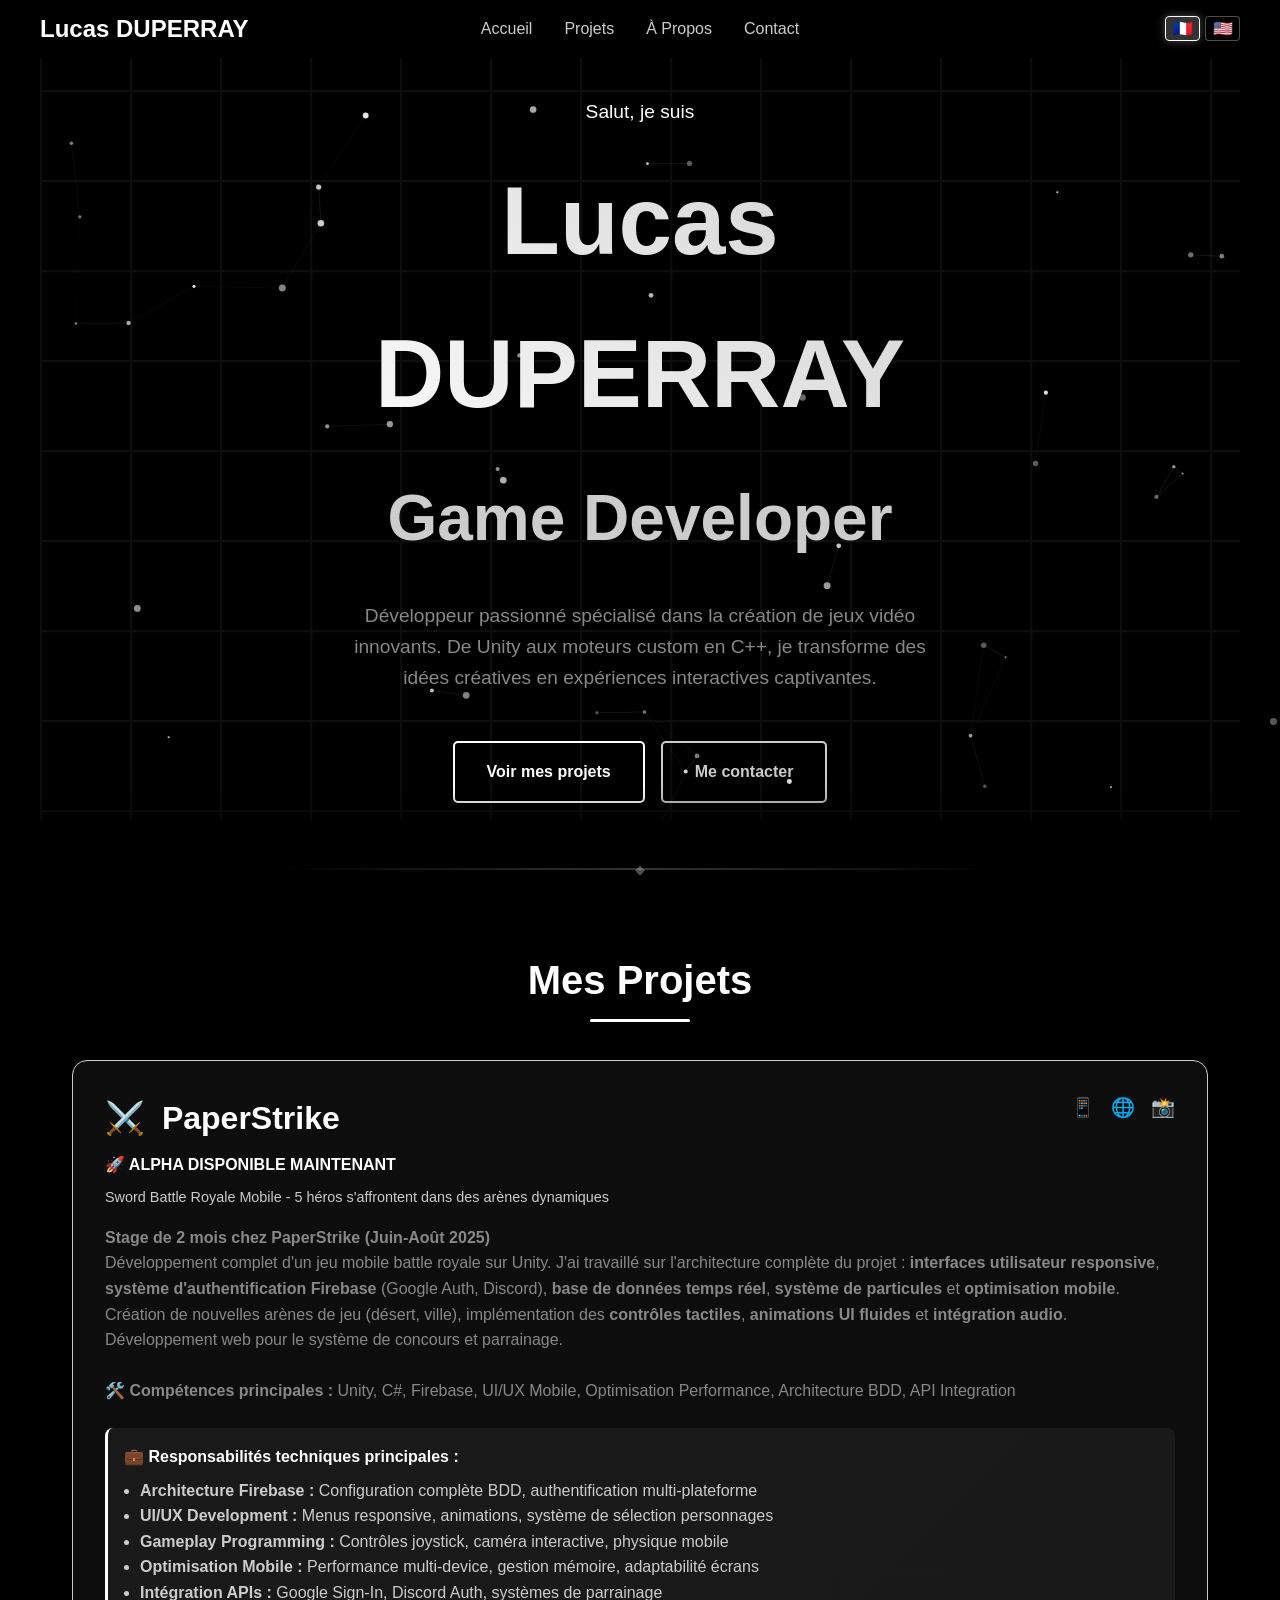
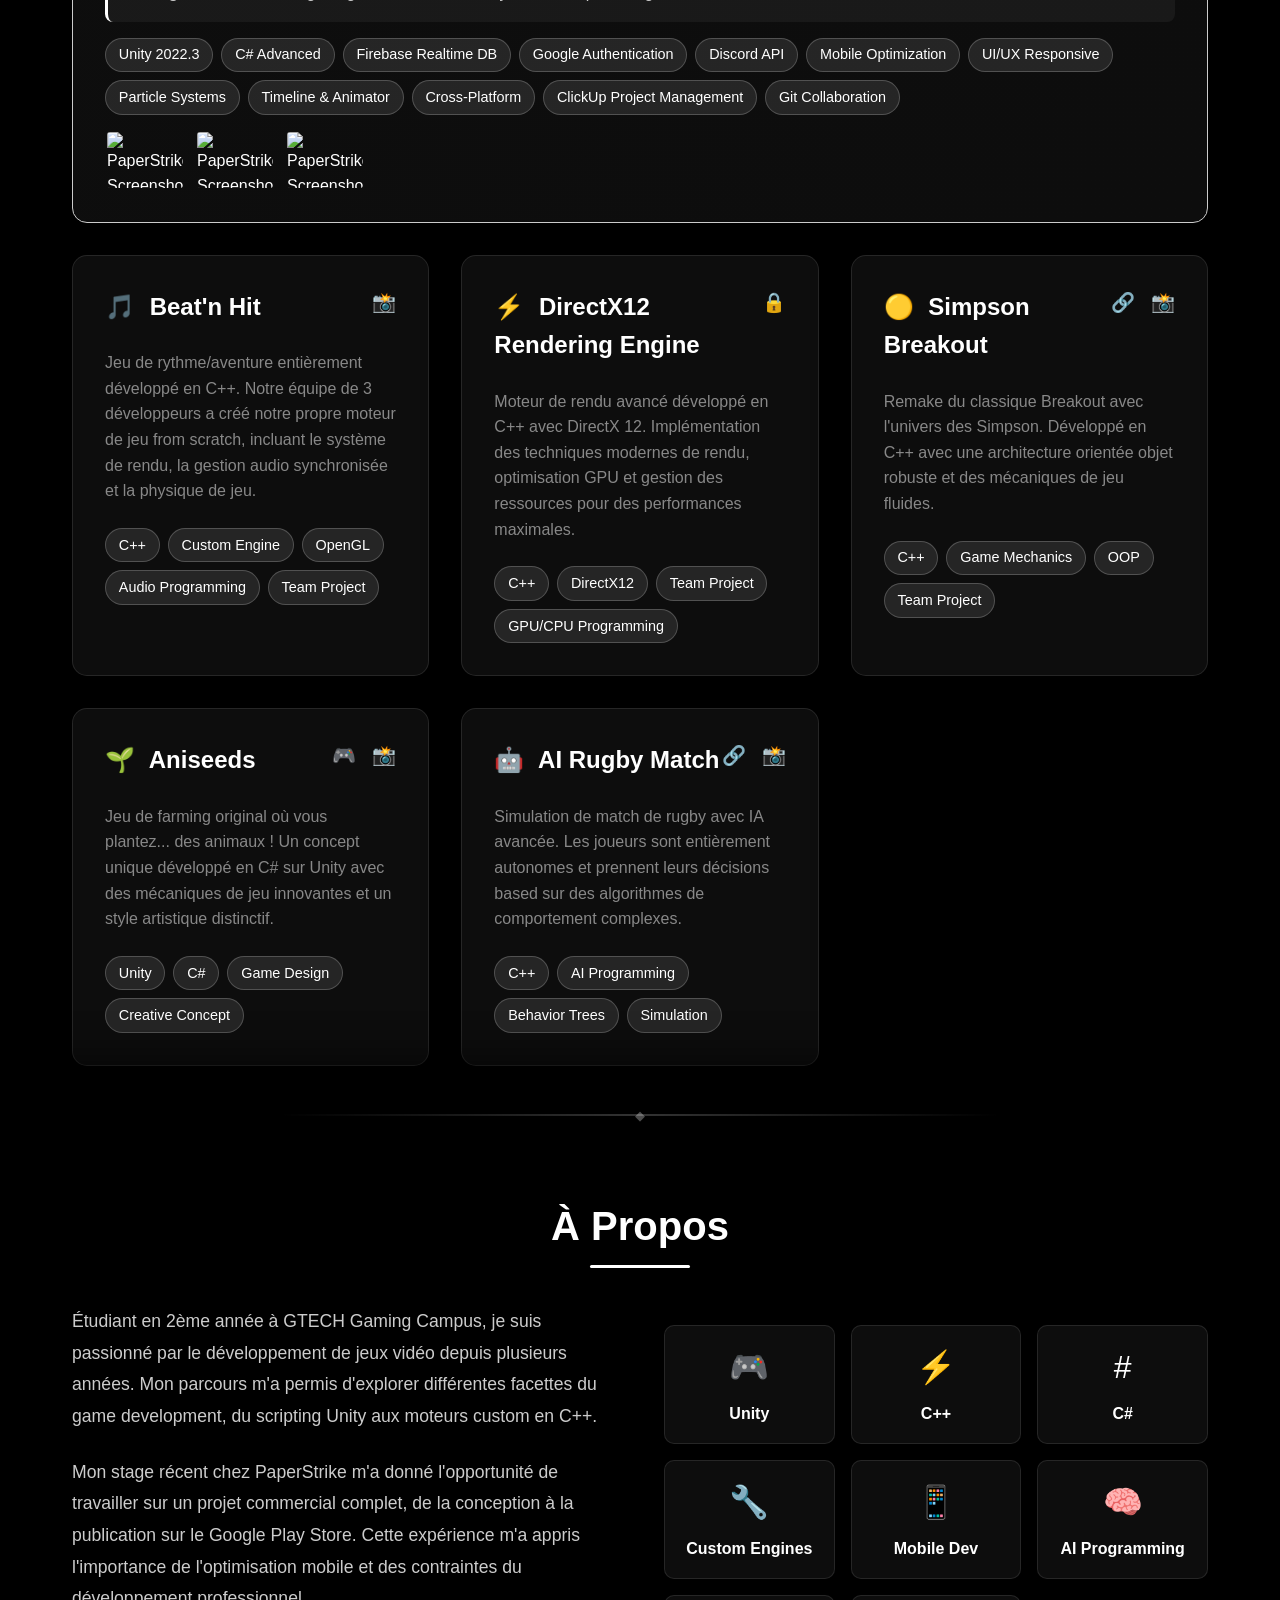
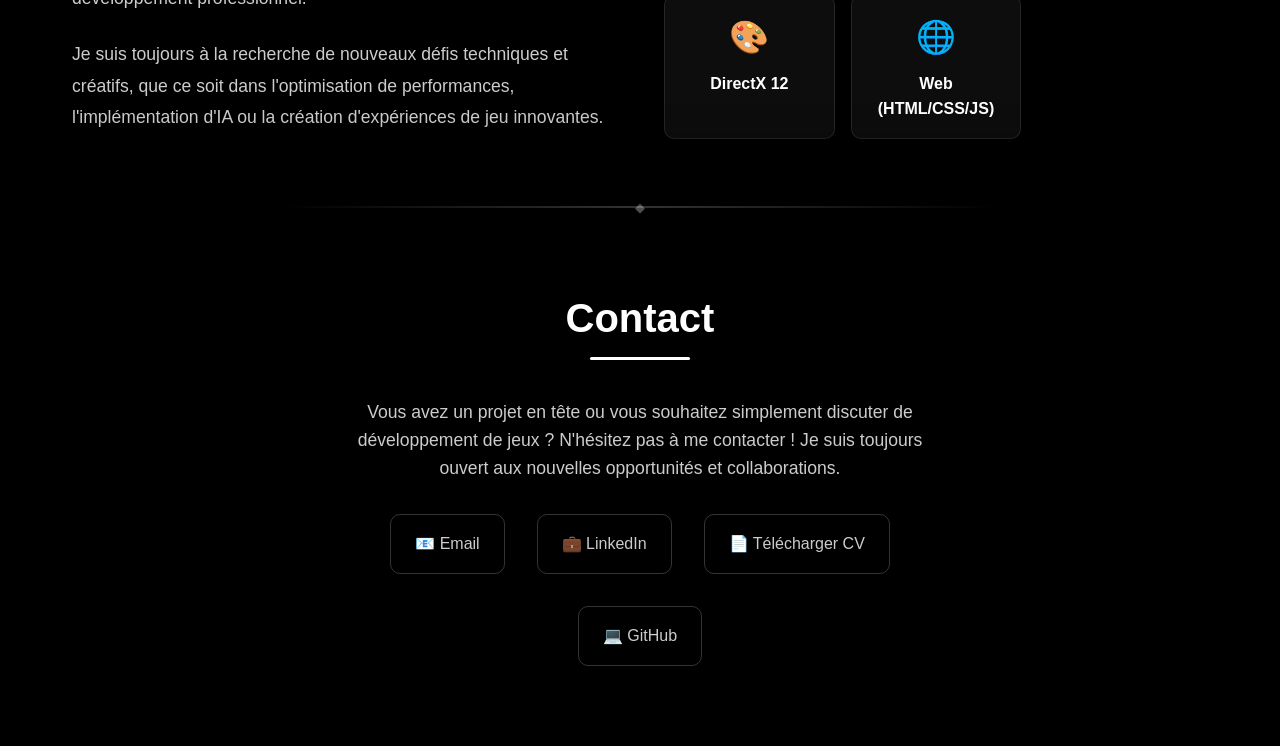
==== index.html @ a445f083 "[INIT] Commit" ====
<!DOCTYPE html>
<html lang="fr">
<head>
    <meta charset="UTF-8">
    <meta name="viewport" content="width=device-width, initial-scale=1.0">
    <title>Lucas DUPERRAY - Game Developer Portfolio</title>
    <style>
        * {
            margin: 0;
            padding: 0;
            box-sizing: border-box;
        }

        :root {
            --bg-primary: #000000;
            --bg-secondary: #111111;
            --accent-primary: #FFFFFF;
            --accent-secondary: #CCCCCC;
            --text-primary: #FFFFFF;
            --text-secondary: #CCCCCC;
            --text-muted: #888888;
            --card-bg: rgba(17, 17, 17, 0.8);
            --glow: 0 0 20px rgba(255, 255, 255, 0.1);
        }

        html {
            scroll-behavior: smooth;
        }

        body {
            font-family: 'Segoe UI', Tahoma, Geneva, Verdana, sans-serif;
            background: var(--bg-primary);
            color: var(--text-primary);
            line-height: 1.6;
            overflow-x: hidden;
            min-height: 100vh;
            cursor: url('data:image/svg+xml;utf8,<svg xmlns="http://www.w3.org/2000/svg" width="20" height="20" viewBox="0 0 20 20"><circle cx="10" cy="10" r="8" fill="none" stroke="white" stroke-width="1" opacity="0.8"/><circle cx="10" cy="10" r="2" fill="white" opacity="0.8"/></svg>'), auto;
        }

        /* Smooth scroll enhancement */
        * {
            scroll-behavior: smooth !important;
        }

        /* Sections transition */
        section:not(#home) {
            transition: transform 0.3s ease;
        }

        /* Particles canvas */
        #particles-canvas {
            position: fixed;
            top: 0;
            left: 0;
            width: 100%;
            height: 100%;
            z-index: -1;
            pointer-events: none;
        }

        /* Custom scrollbar */
        ::-webkit-scrollbar {
            width: 8px;
        }

        ::-webkit-scrollbar-track {
            background: var(--bg-secondary);
        }

        ::-webkit-scrollbar-thumb {
            background: var(--text-primary);
            border-radius: 4px;
        }

        /* Custom cursor effects */
        a, button, .clickable-emoji, .project-link {
            cursor: url('data:image/svg+xml;utf8,<svg xmlns="http://www.w3.org/2000/svg" width="24" height="24" viewBox="0 0 24 24"><circle cx="12" cy="12" r="10" fill="none" stroke="white" stroke-width="2" opacity="0.9"/><circle cx="12" cy="12" r="3" fill="white" opacity="0.9"/></svg>'), pointer;
        }

        @keyframes bounce {
            0%, 20%, 50%, 80%, 100% {
                transform: translateX(-50%) translateY(0);
            }
            40% {
                transform: translateX(-50%) translateY(-10px);
            }
            60% {
                transform: translateX(-50%) translateY(-5px);
            }
        }

        /* Back to top button */
        .back-to-top {
            position: fixed;
            bottom: 2rem;
            right: 2rem;
            width: 50px;
            height: 50px;
            background: rgba(255, 255, 255, 0.1);
            border: 2px solid var(--text-primary);
            border-radius: 50%;
            display: flex;
            align-items: center;
            justify-content: center;
            color: var(--text-primary);
            font-size: 1.5rem;
            text-decoration: none;
            opacity: 0;
            visibility: hidden;
            transform: translateY(100px);
            transition: all 0.3s ease;
            z-index: 1000;
            backdrop-filter: blur(10px);
        }

        .back-to-top.visible {
            opacity: 1;
            visibility: visible;
            transform: translateY(0);
        }

        .back-to-top:hover {
            background: rgba(255, 255, 255, 0.2);
            transform: translateY(-5px) scale(1.1);
            box-shadow: 0 10px 20px rgba(255, 255, 255, 0.3);
        }

        /* Navigation */
        nav {
            position: fixed;
            top: 0;
            width: 100%;
            padding: 1rem 2rem;
            backdrop-filter: blur(10px);
            background: rgba(0, 0, 0, 0.9);
            z-index: 1000;
            transition: all 0.3s ease;
        }

        nav.scrolled {
            box-shadow: var(--glow);
        }

        .nav-container {
            display: flex;
            align-items: center;
            max-width: 1200px;
            margin: 0 auto;
            position: relative;
        }

        .logo {
            font-size: 1.5rem;
            font-weight: bold;
            color: var(--accent-primary);
            text-decoration: none;
            transition: all 0.3s ease;
            position: absolute;
            left: 0;
        }

        .nav-links {
            display: flex;
            list-style: none;
            gap: 2rem;
            margin: 0 auto;
            flex: 1;
            justify-content: center;
        }

        .language-selector-nav {
            position: absolute;
            right: 0;
        }

        .mobile-menu-toggle {
            position: absolute;
            right: 0;
        }

        .logo:hover {
            text-shadow: 0 0 10px var(--text-primary);
        }

        .nav-links a {
            color: var(--text-secondary);
            text-decoration: none;
            position: relative;
            transition: all 0.3s ease;
        }

        .nav-links a:hover {
            color: var(--text-primary);
        }

        .nav-links a::after {
            content: '';
            position: absolute;
            bottom: -5px;
            left: 0;
            width: 0;
            height: 2px;
            background: var(--text-primary);
            transition: width 0.3s ease;
        }

        .nav-links a:hover::after {
            width: 100%;
        }

        /* Hero Section */
        .hero {
            min-height: 100vh;
            display: flex;
            align-items: center;
            justify-content: center;
            padding: 0 2rem;
            position: relative;
            overflow: hidden;
            z-index: 1;
        }

        .hero::before {
            content: '';
            position: absolute;
            top: 0;
            left: 0;
            width: 100%;
            height: 100%;
            background: url('data:image/svg+xml,<svg xmlns="http://www.w3.org/2000/svg" viewBox="0 0 100 100"><defs><pattern id="grid" width="10" height="10" patternUnits="userSpaceOnUse"><path d="M 10 0 L 0 0 0 10" fill="none" stroke="%23FFFFFF" stroke-width="0.5" opacity="0.05"/></pattern></defs><rect width="100" height="100" fill="url(%23grid)"/></svg>');
            animation: float 20s ease-in-out infinite;
        }

        @keyframes float {
            0%, 100% { transform: translateY(0px); }
            50% { transform: translateY(-20px); }
        }

        .hero-content {
            max-width: 800px;
            text-align: center;
            z-index: 2;
            position: relative;
        }

        .hero-greeting {
            color: var(--text-primary);
            font-size: 1.2rem;
            margin-bottom: 1rem;
            opacity: 0;
            animation: fadeInUp 1s ease 0.2s forwards;
        }

        .hero-name {
            font-size: clamp(3rem, 8vw, 6rem);
            font-weight: 700;
            margin-bottom: 1rem;
            background: linear-gradient(45deg, var(--text-primary), var(--text-secondary));
            -webkit-background-clip: text;
            -webkit-text-fill-color: transparent;
            background-clip: text;
            opacity: 0;
            animation: fadeInUp 1s ease 0.4s forwards;
        }

        .hero-title {
            font-size: clamp(2rem, 5vw, 4rem);
            color: var(--text-secondary);
            margin-bottom: 2rem;
            opacity: 0;
            animation: fadeInUp 1s ease 0.6s forwards;
        }

        .hero-description {
            font-size: 1.2rem;
            color: var(--text-muted);
            margin-bottom: 3rem;
            max-width: 600px;
            margin-left: auto;
            margin-right: auto;
            opacity: 0;
            animation: fadeInUp 1s ease 0.8s forwards;
        }

        @keyframes fadeInUp {
            from {
                opacity: 0;
                transform: translateY(30px);
            }
            to {
                opacity: 1;
                transform: translateY(0);
            }
        }

        @keyframes sectionSlideUp {
            from {
                transform: translateY(50px);
                opacity: 0.8;
            }
            to {
                transform: translateY(0);
                opacity: 1;
            }
        }

        section:not(#home) {
            animation: sectionSlideUp 0.6s ease-out;
        }

        .cta-buttons {
            display: flex;
            gap: 1rem;
            justify-content: center;
            flex-wrap: wrap;
            opacity: 0;
            animation: fadeInUp 1s ease 1s forwards;
        }

        .btn {
            padding: 1rem 2rem;
            border: 2px solid var(--text-primary);
            background: transparent;
            color: var(--text-primary);
            text-decoration: none;
            border-radius: 5px;
            transition: all 0.3s ease;
            position: relative;
            overflow: hidden;
            font-weight: 600;
        }

        .btn::before {
            content: '';
            position: absolute;
            top: 0;
            left: -100%;
            width: 100%;
            height: 100%;
            background: var(--text-primary);
            transition: left 0.3s ease;
            z-index: -1;
        }

        .btn:hover::before {
            left: 0;
        }

        .btn:hover {
            color: var(--bg-primary);
            box-shadow: 0 0 20px rgba(255, 255, 255, 0.2);
            transform: translateY(-2px);
        }

        .btn-secondary {
            border-color: var(--text-secondary);
            color: var(--text-secondary);
        }

        .btn-secondary::before {
            background: var(--text-secondary);
        }

        /* Sections */
        section {
            padding: 5rem 2rem;
            max-width: 1200px;
            margin: 0 auto;
            position: relative;
        }

        section:not(#home) {
            z-index: 10;
            position: relative;
            margin-top: -5rem;
            padding-top: 8rem;
            box-shadow: 0 -10px 30px rgba(0, 0, 0, 0.5);
            background: rgb(0, 0, 0);
        }

        section:not(#home):before {
            content: '';
            position: absolute;
            top: 3rem;
            left: 50%;
            transform: translateX(-50%);
            width: 60%;
            height: 2px;
            background: linear-gradient(90deg, transparent, var(--text-primary), transparent);
            opacity: 0.2;
        }

        section:not(#home):after {
            content: '◆';
            position: absolute;
            top: 2.5rem;
            left: 50%;
            transform: translateX(-50%);
            color: var(--text-primary);
            opacity: 0.3;
            font-size: 0.8rem;
            z-index: 1;
        }

        section:last-child {
            padding-bottom: 2rem;
        }

        .section-title {
            font-size: 2.5rem;
            margin-bottom: 3rem;
            text-align: center;
            color: var(--text-primary);
            position: relative;
        }

        .section-title::after {
            content: '';
            position: absolute;
            bottom: -10px;
            left: 50%;
            transform: translateX(-50%);
            width: 100px;
            height: 3px;
            background: var(--text-primary);
            border-radius: 2px;
        }

        /* Projects Grid */
        .projects-grid {
            display: grid;
            grid-template-columns: repeat(auto-fit, minmax(350px, 1fr));
            gap: 2rem;
            margin-top: 3rem;
        }

        .project-card {
            background: var(--card-bg);
            border-radius: 15px;
            padding: 2rem;
            border: 1px solid rgba(255, 255, 255, 0.1);
            transition: all 0.3s ease;
            position: relative;
            overflow: hidden;
        }

        .project-card::before {
            content: '';
            position: absolute;
            top: 0;
            left: -100%;
            width: 100%;
            height: 100%;
            background: linear-gradient(90deg, transparent, rgba(255, 255, 255, 0.05), transparent);
            transition: left 0.6s ease;
        }

        .project-card:hover::before {
            left: 100%;
        }

        .project-card:hover {
            transform: translateY(-5px);
            box-shadow: 0 10px 30px rgba(255, 255, 255, 0.1);
            border-color: var(--text-secondary);
        }

        .project-header {
            display: flex;
            justify-content: space-between;
            align-items: flex-start;
            margin-bottom: 1rem;
        }

        .project-title {
            font-size: 1.5rem;
            color: var(--text-primary);
            margin-bottom: 0.5rem;
        }

        .project-links {
            display: flex;
            gap: 1rem;
        }

        .project-link {
            color: var(--text-primary);
            font-size: 1.2rem;
            transition: all 0.3s ease;
            text-decoration: none;
        }

        .project-link:hover {
            color: var(--text-secondary);
            transform: translateY(-2px);
        }

        .project-description {
            color: var(--text-muted);
            margin-bottom: 1.5rem;
            line-height: 1.6;
        }

        .project-tech {
            display: flex;
            flex-wrap: wrap;
            gap: 0.5rem;
            width: 100%;
            max-width: none;
        }

        .tech-tag {
            background: rgba(255, 255, 255, 0.1);
            color: var(--text-primary);
            padding: 0.3rem 0.8rem;
            border-radius: 20px;
            font-size: 0.9rem;
            border: 1px solid rgba(255, 255, 255, 0.2);
        }

        .project-featured {
            grid-column: 1 / -1;
            background: linear-gradient(135deg, var(--card-bg), rgba(255, 255, 255, 0.05));
            border-color: var(--text-secondary);
        }

        .project-featured .project-title {
            color: var(--text-primary);
            font-size: 2rem;
        }

        /* About Section */
        .about-content {
            display: grid;
            grid-template-columns: 1fr 1fr;
            gap: 3rem;
            align-items: center;
        }

        .about-text {
            color: var(--text-secondary);
            font-size: 1.1rem;
            line-height: 1.8;
        }

        .about-text p {
            margin-bottom: 1.5rem;
        }

        .skills-grid {
            display: grid;
            grid-template-columns: repeat(auto-fit, minmax(150px, 1fr));
            gap: 1rem;
        }

        .skill-item {
            background: var(--card-bg);
            padding: 1rem;
            border-radius: 10px;
            text-align: center;
            border: 1px solid rgba(255, 255, 255, 0.1);
            transition: all 0.3s ease;
        }

        .skill-item:hover {
            border-color: var(--text-primary);
            transform: translateY(-5px);
            box-shadow: 0 5px 15px rgba(255, 255, 255, 0.1);
        }

        .skill-icon {
            font-size: 2rem;
            margin-bottom: 0.5rem;
            color: var(--text-primary);
            cursor: pointer;
            transition: all 0.3s ease;
            position: relative;
        }

        .skill-icon:hover {
            transform: scale(1.1);
            filter: drop-shadow(0 0 10px rgba(255, 255, 255, 0.5));
        }

        /* Project images */
        .project-image {
            width: 100%;
            max-width: 300px;
            height: 200px;
            object-fit: cover;
            border-radius: 10px;
            margin: 1rem 0;
            cursor: pointer;
            transition: all 0.3s ease;
            opacity: 0;
            transform: translateY(20px);
            animation: fadeInUp 0.6s ease forwards;
        }

        .project-image:hover {
            transform: scale(1.05);
            box-shadow: 0 10px 20px rgba(255, 255, 255, 0.2);
        }

        /* Emoji clickable style */
        .clickable-emoji {
            cursor: pointer;
            transition: all 0.3s ease;
            display: inline-block;
            margin-right: 0.5rem;
        }

        .clickable-emoji:hover {
            transform: scale(1.2) rotate(5deg);
            filter: drop-shadow(0 0 8px rgba(255, 255, 255, 0.6));
        }

        /* Enhanced animations for smooth scrolling */
        @keyframes slideInFromLeft {
            from {
                opacity: 0;
                transform: translateX(-50px);
            }
            to {
                opacity: 1;
                transform: translateX(0);
            }
        }

        @keyframes slideInFromRight {
            from {
                opacity: 0;
                transform: translateX(50px);
            }
            to {
                opacity: 1;
                transform: translateX(0);
            }
        }

        /* Smooth transitions for all interactive elements */
        .project-card, .skill-item, .btn, .nav-links a {
            transition: all 0.3s cubic-bezier(0.4, 0, 0.2, 1);
        }

        /* Hero section parallax enhancement */
        .hero {
            transition: transform 0.1s ease-out;
        }

        /* Contact Section */
        .contact-content {
            text-align: center;
            max-width: 600px;
            margin: 0 auto;
        }

        .contact-description {
            color: var(--text-secondary);
            font-size: 1.1rem;
            margin-bottom: 2rem;
        }

        .contact-links {
            display: flex;
            justify-content: center;
            gap: 2rem;
            flex-wrap: wrap;
        }

        .contact-link {
            display: flex;
            align-items: center;
            gap: 0.5rem;
            color: var(--text-secondary);
            text-decoration: none;
            padding: 1rem 1.5rem;
            border: 1px solid rgba(255, 255, 255, 0.2);
            border-radius: 10px;
            transition: all 0.3s ease;
        }

        .contact-link:hover {
            color: var(--text-primary);
            border-color: var(--text-primary);
            transform: translateY(-3px);
            box-shadow: 0 5px 15px rgba(255, 255, 255, 0.1);
        }

        /* Project simplification for mobile */
        .project-card.project-featured .mobile-simplified {
            display: none;
        }

        .project-card.project-featured .mobile-tech {
            display: none;
        }

        /* Responsive */
        @media (max-width: 768px) {
            .logo {
                display: none;
            }

            .navbar{
                display: none;
            }

            .nav-links {
                display: none;
            }

            .language-selector-nav {
                display: none;
            }

            .mobile-menu-toggle {
                display: flex;
            }

            .about-content {
                grid-template-columns: 1fr;
                gap: 2rem;
            }

            .projects-grid {
                grid-template-columns: 1fr;
            }

            .project-featured {
                grid-column: 1;
            }

            /* Mobile simplification for PaperStrike */
            .project-card.project-featured .project-description:not(.mobile-simplified) {
                display: none !important;
            }

            .project-card.project-featured .mobile-simplified {
                display: block !important;
            }

            .project-card.project-featured .desktop-details {
                display: none;
            }

            .project-card.project-featured .project-tech:not(.mobile-tech) {
                display: none !important;
            }

            .project-card.project-featured .mobile-tech {
                display: flex !important;
            }

            .project-card.project-featured .project-thumbnails {
                display: none;
            }

            .contact-links {
                flex-direction: column;
                align-items: center;
            }

            .cta-buttons {
                flex-direction: column;
                align-items: center;
            }
        }

        /* Smooth scroll indicator */
        .scroll-indicator {
            position: fixed;
            top: 0;
            left: 0;
            width: 0%;
            height: 3px;
            background: linear-gradient(90deg, var(--text-primary), var(--text-secondary));
            z-index: 2000;
            transition: width 0.3s ease;
            box-shadow: 0 0 10px rgba(255, 255, 255, 0.5);
        }

        .image-modal {
            display: none;
            position: fixed;
            z-index: 2000;
            left: 0;
            top: 0;
            width: 100%;
            height: 100%;
            background-color: rgba(0,0,0,0.9);
            justify-content: center;
            align-items: center;
        }
        .image-modal.active {
            display: flex;
        }
        .image-modal .modal-content {
            max-width: 90%;
            max-height: 90%;
            border-radius: 10px;
            box-shadow: 0 0 20px rgba(255,255,255,0.3);
        }
        .close-modal {
            position: absolute;
            top: 20px;
            right: 40px;
            color: #fff;
            font-size: 2rem;
            cursor: pointer;
            transition: all 0.3s ease;
        }

        .close-modal:hover {
            transform: scale(1.1);
            opacity: 0.8;
        }

        /* Modal navigation arrows */
        .modal-nav {
            position: absolute;
            top: 50%;
            transform: translateY(-50%);
            background: rgba(255, 255, 255, 0.1);
            border: 2px solid rgba(255, 255, 255, 0.3);
            color: white;
            font-size: 1.5rem;
            width: 60px;
            height: 60px;
            display: flex;
            align-items: center;
            justify-content: center;
            cursor: pointer;
            border-radius: 50%;
            transition: all 0.3s ease;
            backdrop-filter: blur(10px);
            z-index: 2001;
        }

        .modal-nav:hover {
            background: rgba(255, 255, 255, 0.2);
            transform: translateY(-50%) scale(1.1);
            box-shadow: 0 0 20px rgba(255, 255, 255, 0.3);
        }

        .prev-btn {
            left: 30px;
        }

        .next-btn {
            right: 30px;
        }

        .modal-nav:disabled {
            opacity: 0.3;
            cursor: not-allowed;
        }

        .modal-nav:disabled:hover {
            transform: translateY(-50%);
            background: rgba(255, 255, 255, 0.1);
            box-shadow: none;
        }

        /* Image counter */
        .image-counter {
            position: absolute;
            bottom: 30px;
            left: 50%;
            transform: translateX(-50%);
            color: white;
            background: rgba(0, 0, 0, 0.5);
            padding: 10px 20px;
            border-radius: 20px;
            font-size: 1rem;
            backdrop-filter: blur(10px);
        }

        /* Language selector */
        .language-selector-nav {
            display: flex;
            gap: 5px;
            align-items: center;
        }

        .language-btn {
            width: 35px;
            height: 25px;
            border: 1px solid rgba(255, 255, 255, 0.3);
            border-radius: 4px;
            background: rgba(0, 0, 0, 0.3);
            cursor: pointer;
            transition: all 0.3s ease;
            font-size: 16px;
            display: flex;
            align-items: center;
            justify-content: center;
            backdrop-filter: blur(10px);
        }

        .language-btn:hover {
            transform: scale(1.1);
            border-color: rgba(255, 255, 255, 0.6);
            background: rgba(255, 255, 255, 0.1);
        }

        .language-btn:active {
            transform: scale(0.95);
            background: rgba(255, 255, 255, 0.3);
            box-shadow: 0 0 15px rgba(255, 255, 255, 0.4);
        }

        .language-btn.active {
            border-color: var(--text-primary);
            background: rgba(255, 255, 255, 0.2);
            box-shadow: 0 0 8px rgba(255, 255, 255, 0.3);
        }

        /* Project thumbnails */
        .project-thumbnails {
            display: flex;
            gap: 10px;
            margin-top: 15px;
            flex-wrap: wrap;
        }

        .project-thumbnail {
            width: 80px;
            height: 60px;
            object-fit: cover;
            border-radius: 5px;
            cursor: pointer;
            transition: all 0.3s ease;
            border: 2px solid transparent;
        }

        .project-thumbnail:hover {
            transform: scale(1.1);
            border-color: var(--text-primary);
            box-shadow: 0 0 10px rgba(255, 255, 255, 0.3);
        }

        /* Hidden class for language switching */
        .hidden {
            display: none !important;
        }

        /* Mobile menu hamburger */
        .mobile-menu-toggle {
            display: none;
            flex-direction: column;
            cursor: pointer;
            padding: 10px;
            z-index: 1001;
            border: 2px solid var(--accent-primary);
            border-radius: 8px;
            background: rgba(0, 0, 0, 0.3);
            backdrop-filter: blur(5px);
            transition: all 0.3s ease;
        }

        .mobile-menu-toggle:hover {
            background: rgba(255, 255, 255, 0.1);
            border-color: var(--text-primary);
            box-shadow: 0 0 15px rgba(255, 255, 255, 0.2);
        }

        .mobile-menu-toggle span {
            width: 28px;
            height: 3px;
            background: var(--accent-primary);
            margin: 3px 0;
            transition: all 0.3s ease;
            border-radius: 3px;
            box-shadow: 0 0 5px rgba(255, 255, 255, 0.3);
        }

        .mobile-menu-toggle.active {
            border-color: var(--text-primary);
            background: rgba(255, 255, 255, 0.1);
        }

        .mobile-menu-toggle.active span {
            background: var(--text-primary);
        }

        .mobile-menu-toggle.active span:nth-child(1) {
            transform: rotate(45deg) translate(5px, 5px);
        }

        .mobile-menu-toggle.active span:nth-child(2) {
            opacity: 0;
        }

        .mobile-menu-toggle.active span:nth-child(3) {
            transform: rotate(-45deg) translate(7px, -6px);
        }

        .mobile-menu {
            position: fixed;
            top: 0;
            right: -100%; /* Commence hors écran à droite */
            width: 100%;
            height: 100vh;
            background: rgba(0, 0, 0, 0.8); /* 80% d'opacité */
            backdrop-filter: blur(20px); /* Plus de flou */
            z-index: 1400;
            padding: 2rem;
            display: flex;
            flex-direction: column;
            align-items: center;
            justify-content: flex-start;
            transition: right 0.4s cubic-bezier(0.25, 0.46, 0.45, 0.94); /* Animation fluide */
            box-shadow: -5px 0 20px rgba(0, 0, 0, 0.5);
        }

        .mobile-menu.active {
            right: 0; /* Glisse vers la position finale */
        }

        .mobile-menu-header {
            text-align: center;
            margin-bottom: 3rem;
            margin-top: 2rem;
            opacity: 0;
            transform: translateX(50px);
            transition: all 0.6s ease 0.2s; /* Délai pour apparaître après l'ouverture */
        }

        .mobile-menu.active .mobile-menu-header {
            opacity: 1;
            transform: translateX(0);
        }

        .mobile-menu-title {
            font-size: 2rem;
            font-weight: bold;
            color: var(--accent-primary);
            margin-bottom: 1rem;
            text-shadow: 0 0 10px rgba(255, 255, 255, 0.3);
        }

        .mobile-menu-nav {
            list-style: none;
            padding: 0;
            margin: 0;
            text-align: center;
            opacity: 0;
            transform: translateX(50px);
            transition: all 0.6s ease 0.4s; /* Délai plus long */
        }

        .mobile-menu.active .mobile-menu-nav {
            opacity: 1;
            transform: translateX(0);
        }

        .mobile-menu-nav li {
            margin: 2rem 0;
        }

        .mobile-menu a {
            color: var(--text-primary);
            text-decoration: none;
            font-size: 1.5rem;
            font-weight: 600;
            transition: all 0.3s ease;
            padding: 0.8rem 1.5rem;
            border-radius: 10px;
            position: relative;
            display: inline-block;
        }

        .mobile-menu a:hover {
            color: var(--text-secondary);
            text-shadow: 0 0 10px rgba(255, 255, 255, 0.5);
            background: rgba(255, 255, 255, 0.1);
            transform: translateX(-5px);
        }

        .mobile-menu a:active {
            transform: scale(0.95) translateX(-5px);
            background: rgba(255, 255, 255, 0.2);
            box-shadow: 0 0 15px rgba(255, 255, 255, 0.3);
        }

        .mobile-language-selector {
            display: flex;
            gap: 1rem;
            justify-content: center;
            opacity: 0;
            transform: translateX(50px);
            transition: all 0.6s ease 0.3s; /* Délai intermédiaire */
        }

        .mobile-menu.active .mobile-language-selector {
            opacity: 1;
            transform: translateX(0);
        }

        /* Bouton de fermeture du menu mobile */
        .mobile-menu-close {
            position: absolute;
            top: 20px;
            right: 20px;
            background: none;
            border: none;
            color: white;
            font-size: 2rem;
            cursor: pointer;
            z-index: 1600;
            padding: 10px;
            border-radius: 50%;
            transition: all 0.3s ease;
            opacity: 0;
            transform: rotate(0deg) scale(0.8);
        }

        .mobile-menu.active .mobile-menu-close {
            opacity: 1;
            transform: rotate(0deg) scale(1);
            transition-delay: 0.3s; /* Apparaît après l'ouverture du menu */
        }

        .mobile-menu-close:hover {
            background: rgba(255, 255, 255, 0.1);
            transform: rotate(90deg) scale(1.1);
            color: var(--accent-primary);
        }

        .mobile-menu-close:active {
            transform: rotate(90deg) scale(0.9);
            background: rgba(255, 255, 255, 0.2);
        }

        /* Mobile menu button */
        .mobile-menu-button {
            display: none;
            position: fixed;
            top: 20px;
            right: 20px;
            z-index: 1500;
            background: rgba(0, 0, 0, 0.8);
            border: 2px solid var(--accent-primary);
            border-radius: 8px;
            color: var(--accent-primary);
            font-size: 1.5rem;
            padding: 10px 15px;
            cursor: pointer;
            backdrop-filter: blur(10px);
            transition: all 0.3s ease;
            box-shadow: 0 0 15px rgba(0, 0, 0, 0.3);
        }

        .mobile-menu-button:hover {
            background: rgba(255, 255, 255, 0.1);
            border-color: var(--text-primary);
            color: var(--text-primary);
            box-shadow: 0 0 20px rgba(255, 255, 255, 0.2);
            transform: scale(1.05);
        }

        .mobile-menu-button:active {
            transform: scale(0.95);
        }

        /* Show mobile menu button on mobile screens */
        @media (max-width: 768px) {
            .mobile-menu-button {
                display: block;
            }
        }

        /* Project simplification for mobile */
        .project-card.project-featured .mobile-simplified {
            display: none;
        }
    </style>
</head>

<!-- Image Modal -->
<div id="imageModal" class="image-modal" onclick="closeImageModal()">
    <span class="close-modal" onclick="closeImageModal()">&times;</span>
    <button class="modal-nav prev-btn" onclick="event.stopPropagation(); previousImage()">❮</button>
    <button class="modal-nav next-btn" onclick="event.stopPropagation(); nextImage()">❯</button>
    <img class="modal-content" id="modalImage" onclick="event.stopPropagation()">
    <div class="image-counter" id="imageCounter"></div>
</div>
    <body>
        <!-- Canvas pour les particules -->
        <canvas id="particles-canvas"></canvas>    <!-- Scroll indicator -->
    <div class="scroll-indicator"></div>

    <!-- Navigation -->
    <nav id="navbar" class="navbar">
        <div class="nav-container">
            <a href="#home" class="logo">Lucas DUPERRAY</a>
            <ul class="nav-links">
                <li><a href="#home" data-fr="Accueil" data-en="Home">Accueil</a></li>
                <li><a href="#projects" data-fr="Projets" data-en="Projects">Projets</a></li>
                <li><a href="#about" data-fr="À Propos" data-en="About">À Propos</a></li>
                <li><a href="#contact" data-fr="Contact" data-en="Contact">Contact</a></li>
            </ul>
            <div class="language-selector-nav">
                <button class="language-btn active" id="fr-btn" onclick="setLanguage('fr')">🇫🇷</button>
                <button class="language-btn" id="en-btn" onclick="setLanguage('en')">🇺🇸</button>
            </div>
            <div class="mobile-menu-toggle" onclick="toggleMobileMenu()">
                <span></span>
                <span></span>
                <span></span>
            </div>
        </div>
    </nav>

    <!-- Mobile Menu -->
    <button class="mobile-menu-button" id="mobileMenuBtn">☰</button>
    <div class="mobile-menu" id="mobileMenu">
        <button class="mobile-menu-close" onclick="closeMobileMenu()">✕</button>
        <div class="mobile-menu-header">
            <h2 class="mobile-menu-title">Lucas DUPERRAY</h2>
            <div class="mobile-language-selector">
                <button class="language-btn active" id="fr-btn-mobile" onclick="setLanguage('fr')">🇫🇷</button>
                <button class="language-btn" id="en-btn-mobile" onclick="setLanguage('en')">🇺🇸</button>
            </div>
        </div>
        <ul class="mobile-menu-nav">
            <li><a href="#home" data-fr="Accueil" data-en="Home" onclick="closeMobileMenu()">Accueil</a></li>
            <li><a href="#projects" data-fr="Projets" data-en="Projects" onclick="closeMobileMenu()">Projets</a></li>
            <li><a href="#about" data-fr="À Propos" data-en="About" onclick="closeMobileMenu()">À Propos</a></li>
            <li><a href="#contact" data-fr="Contact" data-en="Contact" onclick="closeMobileMenu()">Contact</a></li>
        </ul>
    </div>

    <!-- Hero Section -->
    <section id="home" class="hero">
        <div class="hero-content">
            <p class="hero-greeting" data-fr="Salut, je suis" data-en="Hi, I'm">Salut, je suis</p>
            <h1 class="hero-name">Lucas DUPERRAY</h1>
            <h2 class="hero-title">Game Developer</h2>
            <p class="hero-description" data-fr="Développeur passionné spécialisé dans la création de jeux vidéo innovants. De Unity aux moteurs custom en C++, je transforme des idées créatives en expériences interactives captivantes." data-en="Passionate developer specialized in creating innovative video games. From Unity to custom C++ engines, I transform creative ideas into captivating interactive experiences.">
                Développeur passionné spécialisé dans la création de jeux vidéo innovants. 
                De Unity aux moteurs custom en C++, je transforme des idées créatives en expériences interactives captivantes.
            </p>
            <div class="cta-buttons">
                <a href="#projects" class="btn" data-fr="Voir mes projets" data-en="View my projects">Voir mes projets</a>
                <a href="#contact" class="btn btn-secondary" data-fr="Me contacter" data-en="Contact me">Me contacter</a>
            </div>
        </div>
    </section>

    <!-- Projects Section -->
    <section id="projects">
        <h2 class="section-title" data-fr="Mes Projets" data-en="My Projects">Mes Projets</h2>
        <div class="projects-grid">
            <!-- Featured Project: PaperStrike -->
            <div class="project-card project-featured">
                <div class="project-header">
                    <div>
                        <h3 class="project-title">
                            <span class="clickable-emoji" onclick="openImageGallery('paperstrike', 0)">⚔️</span>
                            PaperStrike
                        </h3>
                        <p style="color: var(--text-primary); font-weight: 600;" data-fr="🚀 ALPHA DISPONIBLE MAINTENANT" data-en="🚀 ALPHA AVAILABLE NOW">🚀 ALPHA DISPONIBLE MAINTENANT</p>
                        <p style="color: var(--text-secondary); font-size: 0.9rem; margin-top: 0.5rem;" data-fr="Sword Battle Royale Mobile - 5 héros s'affrontent dans des arènes dynamiques" data-en="Mobile Sword Battle Royale - 5 heroes fight in dynamic arenas">Sword Battle Royale Mobile - 5 héros s'affrontent dans des arènes dynamiques</p>
                    </div>
                    <div class="project-links">
                        <a href="https://play.google.com/store/apps/details?id=com.PaperStrike" class="project-link" title="Google Play Store" target="_blank">📱</a>
                        <a href="https://paper-strike.com/" class="project-link" title="Site officiel" target="_blank">🌐</a>
                        <a href="#" onclick="openImageGallery('paperstrike', 0); return false;" class="project-link" title="Voir image">📸</a>
                    </div>
                </div>
                <p class="project-description" data-fr="<strong>Stage de 2 mois chez PaperStrike (Juin-Août 2025)</strong><br>Développement complet d'un jeu mobile battle royale sur Unity. J'ai travaillé sur l'architecture complète du projet : <strong>interfaces utilisateur responsive</strong>, <strong>système d'authentification Firebase</strong> (Google Auth, Discord), <strong>base de données temps réel</strong>, <strong>système de particules</strong> et <strong>optimisation mobile</strong>. Création de nouvelles arènes de jeu (désert, ville), implémentation des <strong>contrôles tactiles</strong>, <strong>animations UI fluides</strong> et <strong>intégration audio</strong>. Développement web pour le système de concours et parrainage.<br><br><strong>🛠️ Compétences principales :</strong> Unity, C#, Firebase, UI/UX Mobile, Optimisation Performance, Architecture BDD, API Integration" data-en="<strong>2-month internship at PaperStrike (June-August 2025)</strong><br>Complete development of a mobile battle royale game on Unity. I worked on the complete project architecture: <strong>responsive user interfaces</strong>, <strong>Firebase authentication system</strong> (Google Auth, Discord), <strong>real-time database</strong>, <strong>particle system</strong> and <strong>mobile optimization</strong>. Creation of new game arenas (desert, city), implementation of <strong>touch controls</strong>, <strong>smooth UI animations</strong> and <strong>audio integration</strong>. Web development for contest and sponsorship system.<br><br><strong>🛠️ Main Skills:</strong> Unity, C#, Firebase, Mobile UI/UX, Performance Optimization, Database Architecture, API Integration">
                    <strong>Stage de 2 mois chez PaperStrike (Juin-Août 2025)</strong><br>
                    Développement complet d'un jeu mobile battle royale sur Unity. J'ai travaillé sur l'architecture complète du projet : 
                    <strong>interfaces utilisateur responsive</strong>, <strong>système d'authentification Firebase</strong> (Google Auth, Discord), 
                    <strong>base de données temps réel</strong>, <strong>système de particules</strong> et <strong>optimisation mobile</strong>. 
                    Création de nouvelles arènes de jeu (désert, ville), implémentation des <strong>contrôles tactiles</strong>, 
                    <strong>animations UI fluides</strong> et <strong>intégration audio</strong>. Développement web pour le système de concours et parrainage.
                    <br><br><strong>🛠️ Compétences principales :</strong> Unity, C#, Firebase, UI/UX Mobile, Optimisation Performance, Architecture BDD, API Integration
                </p>
                <!-- Mobile simplified version -->
                <p class="project-description mobile-simplified" data-fr="<strong>Stage PaperStrike (2025)</strong><br>Jeu mobile battle royale développé sur Unity. Travail sur Firebase, interfaces utilisateur responsive, et optimisation mobile.<br><br><strong>Principales réalisations :</strong> Authentification Google/Discord, UI tactile fluide, nouvelles arènes de jeu." data-en="<strong>PaperStrike Internship (2025)</strong><br>Mobile battle royale game developed on Unity. Work on Firebase, responsive user interfaces, and mobile optimization.<br><br><strong>Main achievements:</strong> Google/Discord authentication, smooth touch UI, new game arenas.">
                    <strong>Stage PaperStrike (2025)</strong><br>
                    Jeu mobile battle royale développé sur Unity. Travail sur Firebase, interfaces utilisateur responsive, et optimisation mobile.
                    <br><br><strong>Principales réalisations :</strong> Authentification Google/Discord, UI tactile fluide, nouvelles arènes de jeu.
                </p>
                <!-- Mobile tech tags (max 5) -->
                <div class="project-tech mobile-tech">
                    <span class="tech-tag">Unity</span>
                    <span class="tech-tag">C#</span>
                    <span class="tech-tag">Firebase</span>
                    <span class="tech-tag">Mobile UI/UX</span>
                    <span class="tech-tag">Google Auth</span>
                </div>
                <div style="margin: 1rem 0; padding: 1rem; background: rgba(255, 255, 255, 0.05); border-radius: 8px; border-left: 3px solid var(--text-primary);" class="desktop-details">
                    <h4 style="margin-bottom: 0.5rem; color: var(--text-primary);" data-fr="💼 Responsabilités techniques principales :" data-en="💼 Main technical responsibilities:">💼 Responsabilités techniques principales :</h4>
                    <ul style="color: var(--text-secondary); margin-left: 1rem; line-height: 1.6;" data-fr="<li><strong>Architecture Firebase :</strong> Configuration complète BDD, authentification multi-plateforme</li><li><strong>UI/UX Development :</strong> Menus responsive, animations, système de sélection personnages</li><li><strong>Gameplay Programming :</strong> Contrôles joystick, caméra interactive, physique mobile</li><li><strong>Optimisation Mobile :</strong> Performance multi-device, gestion mémoire, adaptabilité écrans</li><li><strong>Intégration APIs :</strong> Google Sign-In, Discord Auth, systèmes de parrainage</li>" data-en="<li><strong>Firebase Architecture:</strong> Complete DB configuration, multi-platform authentication</li><li><strong>UI/UX Development:</strong> Responsive menus, animations, character selection system</li><li><strong>Gameplay Programming:</strong> Joystick controls, interactive camera, mobile physics</li><li><strong>Mobile Optimization:</strong> Multi-device performance, memory management, screen adaptability</li><li><strong>API Integration:</strong> Google Sign-In, Discord Auth, sponsorship systems</li>">
                        <li><strong>Architecture Firebase :</strong> Configuration complète BDD, authentification multi-plateforme</li>
                        <li><strong>UI/UX Development :</strong> Menus responsive, animations, système de sélection personnages</li>
                        <li><strong>Gameplay Programming :</strong> Contrôles joystick, caméra interactive, physique mobile</li>
                        <li><strong>Optimisation Mobile :</strong> Performance multi-device, gestion mémoire, adaptabilité écrans</li>
                        <li><strong>Intégration APIs :</strong> Google Sign-In, Discord Auth, systèmes de parrainage</li>
                    </ul>
                </div>
                <div class="project-tech">
                    <span class="tech-tag">Unity 2022.3</span>
                    <span class="tech-tag">C# Advanced</span>
                    <span class="tech-tag">Firebase Realtime DB</span>
                    <span class="tech-tag">Google Authentication</span>
                    <span class="tech-tag">Discord API</span>
                    <span class="tech-tag">Mobile Optimization</span>
                    <span class="tech-tag">UI/UX Responsive</span>
                    <span class="tech-tag">Particle Systems</span>
                    <span class="tech-tag">Timeline & Animator</span>
                    <span class="tech-tag">Cross-Platform</span>
                    <span class="tech-tag">ClickUp Project Management</span>
                    <span class="tech-tag">Git Collaboration</span>
                </div>
                <!-- Project thumbnails -->
                <div class="project-thumbnails">
                    <img src="https://lucasdportfolio.carrd.co/assets/images/gallery04/46737350_original.jpg" 
                         alt="PaperStrike Screenshot 1" 
                         class="project-thumbnail" 
                         onclick="openImageGallery('paperstrike', 0)">
                    <img src="https://lucasdportfolio.carrd.co/assets/images/gallery04/3bbdbdf8_original.jpg" 
                         alt="PaperStrike Screenshot 2" 
                         class="project-thumbnail" 
                         onclick="openImageGallery('paperstrike', 1)">
                    <img src="https://lucasdportfolio.carrd.co/assets/images/gallery04/688a0f51_original.jpg" 
                         alt="PaperStrike Screenshot 3" 
                         class="project-thumbnail" 
                         onclick="openImageGallery('paperstrike', 2)">
                </div>
            </div>

            <!-- Beat'n Hit -->
            <div class="project-card">
                <div class="project-header">
                    <div>
                        <h3 class="project-title">
                            <span class="clickable-emoji" onclick="openImageGallery('beatnhit', 0)">🎵</span>
                            Beat'n Hit
                        </h3>
                    </div>
                    <div class="project-links">
                        <a href="#" onclick="openImageGallery('beatnhit', 0); return false;" class="project-link" title="Voir image">📸</a>
                    </div>
                </div>
                <p class="project-description" data-fr="Jeu de rythme/aventure entièrement développé en C++. Notre équipe de 3 développeurs a créé notre propre moteur de jeu from scratch, incluant le système de rendu, la gestion audio synchronisée et la physique de jeu." data-en="Rhythm/adventure game fully developed in C++. Our team of 3 developers created our own game engine from scratch, including rendering system, synchronized audio management and game physics.">
                    Jeu de rythme/aventure entièrement développé en C++. Notre équipe de 3 développeurs a créé 
                    notre propre moteur de jeu from scratch, incluant le système de rendu, la gestion audio 
                    synchronisée et la physique de jeu.
                </p>
                <div class="project-tech">
                    <span class="tech-tag">C++</span>
                    <span class="tech-tag">Custom Engine</span>
                    <span class="tech-tag">OpenGL</span>
                    <span class="tech-tag">Audio Programming</span>
                    <span class="tech-tag">Team Project</span>
                </div>
            </div>

            <!-- DirectX12 Engine -->
            <div class="project-card">
                <div class="project-header">
                    <div>
                        <h3 class="project-title">
                            <span class="clickable-emoji" onclick="openImageModal('https://via.placeholder.com/800x600/1a1a1a/FFFFFF?text=DirectX12+Rendering+Engine')">⚡</span>
                            DirectX12 Rendering Engine
                        </h3>
                    </div>
                    <div class="project-links">
                        <a href="#" class="project-link" title="Privé (École)">🔒</a>
                    </div>
                </div>
                <p class="project-description" data-fr="Moteur de rendu avancé développé en C++ avec DirectX 12. Implémentation des techniques modernes de rendu, optimisation GPU et gestion des ressources pour des performances maximales." data-en="Advanced rendering engine developed in C++ with DirectX 12. Implementation of modern rendering techniques, GPU optimization and resource management for maximum performance.">
                    Moteur de rendu avancé développé en C++ avec DirectX 12. Implémentation des techniques 
                    modernes de rendu, optimisation GPU et gestion des ressources pour des performances maximales.
                </p>
                <div class="project-tech">
                    <span class="tech-tag">C++</span>
                    <span class="tech-tag">DirectX12</span>
                    <span class="tech-tag">Team Project</span>
                    <span class="tech-tag">GPU/CPU Programming</span>
                </div>
            </div>

            <!-- Simpson Breakout -->
            <div class="project-card">
                <div class="project-header">
                    <div>
                        <h3 class="project-title">
                            <span class="clickable-emoji" onclick="openImageGallery('simpson', 0)">🟡</span>
                            Simpson Breakout
                        </h3>
                    </div>
                    <div class="project-links">
                        <a href="https://github.com/Quest-Education-Group/lyo-t2-atari-p2-01" class="project-link" title="GitHub" target="_blank">🔗</a>
                        <a href="#" onclick="openImageGallery('simpson', 0); return false;" class="project-link" title="Voir image">📸</a>
                    </div>
                </div>
                <p class="project-description" data-fr="Remake du classique Breakout avec l'univers des Simpson. Développé en C++ avec une architecture orientée objet robuste et des mécaniques de jeu fluides." data-en="Remake of the classic Breakout with the Simpsons universe. Developed in C++ with robust object-oriented architecture and smooth game mechanics.">
                    Remake du classique Breakout avec l'univers des Simpson. Développé en C++ avec une 
                    architecture orientée objet robuste et des mécaniques de jeu fluides.
                </p>
                <div class="project-tech">
                    <span class="tech-tag">C++</span>
                    <span class="tech-tag">Game Mechanics</span>
                    <span class="tech-tag">OOP</span>
                    <span class="tech-tag">Team Project</span>
                </div>
            </div>

            <!-- Aniseeds -->
            <div class="project-card">
                <div class="project-header">
                    <div>
                        <h3 class="project-title">
                            <span class="clickable-emoji" onclick="openImageModal('https://lucasdportfolio.carrd.co/assets/images/gallery02/0a0f1f0b.jpg')">🌱</span>
                            Aniseeds
                        </h3>
                    </div>
                    <div class="project-links">
                        <a href="https://strickster.itch.io/aniseeds" class="project-link" title="Itch.io" target="_blank">🎮</a>
                        <a href="#" onclick="openImageModal('https://lucasdportfolio.carrd.co/assets/images/gallery02/0a0f1f0b.jpg'); return false;" class="project-link" title="Voir image">📸</a>
                    </div>
                </div>
                <p class="project-description" data-fr="Jeu de farming original où vous plantez... des animaux ! Un concept unique développé en C# sur Unity avec des mécaniques de jeu innovantes et un style artistique distinctif." data-en="Original farming game where you plant... animals! A unique concept developed in C# on Unity with innovative game mechanics and distinctive artistic style.">
                    Jeu de farming original où vous plantez... des animaux ! Un concept unique développé 
                    en C# sur Unity avec des mécaniques de jeu innovantes et un style artistique distinctif.
                </p>
                <div class="project-tech">
                    <span class="tech-tag">Unity</span>
                    <span class="tech-tag">C#</span>
                    <span class="tech-tag">Game Design</span>
                    <span class="tech-tag">Creative Concept</span>
                </div>
            </div>

            <!-- AI Rugby Match -->
            <div class="project-card">
                <div class="project-header">
                    <div>
                        <h3 class="project-title">
                            <span class="clickable-emoji" onclick="openImageModal('https://lucasdportfolio.carrd.co/assets/images/gallery05/cd94226a_original.jpg')">🤖</span>
                            AI Rugby Match
                        </h3>
                    </div>
                    <div class="project-links">
                        <a href="https://github.com/Quest-Education-Group/lyo-t2-atari-p3-10" class="project-link" title="GitHub" target="_blank">🔗</a>
                        <a href="#" onclick="openImageModal('https://lucasdportfolio.carrd.co/assets/images/gallery05/cd94226a_original.jpg'); return false;" class="project-link" title="Voir image">📸</a>
                    </div>
                </div>
                <p class="project-description" data-fr="Simulation de match de rugby avec IA avancée. Les joueurs sont entièrement autonomes et prennent leurs décisions based sur des algorithmes de comportement complexes." data-en="Rugby match simulation with advanced AI. Players are fully autonomous and make their decisions based on complex behavior algorithms.">
                    Simulation de match de rugby avec IA avancée. Les joueurs sont entièrement autonomes 
                    et prennent leurs décisions based sur des algorithmes de comportement complexes.
                </p>
                <div class="project-tech">
                    <span class="tech-tag">C++</span>
                    <span class="tech-tag">AI Programming</span>
                    <span class="tech-tag">Behavior Trees</span>
                    <span class="tech-tag">Simulation</span>
                </div>
            </div>
        </div>
    </section>

    <!-- About Section -->
    <section id="about">
        <h2 class="section-title" data-fr="À Propos" data-en="About">À Propos</h2>
        <div class="about-content">
            <div class="about-text">
                <p data-fr="Étudiant en 2ème année à GTECH Gaming Campus, je suis passionné par le développement de jeux vidéo depuis plusieurs années. Mon parcours m'a permis d'explorer différentes facettes du game development, du scripting Unity aux moteurs custom en C++." data-en="2nd year student at GTECH Gaming Campus, I have been passionate about video game development for several years. My journey has allowed me to explore different facets of game development, from Unity scripting to custom C++ engines.">
                    Étudiant en 2ème année à GTECH Gaming Campus, je suis passionné par le développement de jeux vidéo 
                    depuis plusieurs années. Mon parcours m'a permis d'explorer différentes facettes du game development, 
                    du scripting Unity aux moteurs custom en C++.
                </p>
                <p data-fr="Mon stage récent chez PaperStrike m'a donné l'opportunité de travailler sur un projet commercial complet, de la conception à la publication sur le Google Play Store. Cette expérience m'a appris l'importance de l'optimisation mobile et des contraintes du développement professionnel." data-en="My recent internship at PaperStrike gave me the opportunity to work on a complete commercial project, from conception to publication on the Google Play Store. This experience taught me the importance of mobile optimization and professional development constraints.">
                    Mon stage récent chez PaperStrike m'a donné l'opportunité de travailler sur un projet commercial 
                    complet, de la conception à la publication sur le Google Play Store. Cette expérience m'a appris 
                    l'importance de l'optimisation mobile et des contraintes du développement professionnel.
                </p>
                <p data-fr="Je suis toujours à la recherche de nouveaux défis techniques et créatifs, que ce soit dans l'optimisation de performances, l'implémentation d'IA ou la création d'expériences de jeu innovantes." data-en="I am always looking for new technical and creative challenges, whether in performance optimization, AI implementation or creating innovative gaming experiences.">
                    Je suis toujours à la recherche de nouveaux défis techniques et créatifs, que ce soit dans 
                    l'optimisation de performances, l'implémentation d'IA ou la création d'expériences de jeu innovantes.
                </p>
            </div>
            <div class="skills-grid">
                <div class="skill-item">
                    <div class="skill-icon">🎮</div>
                    <h4>Unity</h4>
                </div>
                <div class="skill-item">
                    <div class="skill-icon">⚡</div>
                    <h4>C++</h4>
                </div>
                <div class="skill-item">
                    <div class="skill-icon">#</div>
                    <h4>C#</h4>
                </div>
                <div class="skill-item">
                    <div class="skill-icon">🔧</div>
                    <h4>Custom Engines</h4>
                </div>
                <div class="skill-item">
                    <div class="skill-icon">📱</div>
                    <h4>Mobile Dev</h4>
                </div>
                <div class="skill-item">
                    <div class="skill-icon">🧠</div>
                    <h4>AI Programming</h4>
                </div>
                <div class="skill-item">
                    <div class="skill-icon">🎨</div>
                    <h4>DirectX 12</h4>
                </div>
                <div class="skill-item">
                    <div class="skill-icon">🌐</div>
                    <h4>Web (HTML/CSS/JS)</h4>
                </div>
            </div>
        </div>
    </section>

    <!-- Contact Section -->
    <section id="contact">
        <h2 class="section-title" data-fr="Contact" data-en="Contact">Contact</h2>
        <div class="contact-content">
            <p class="contact-description" data-fr="Vous avez un projet en tête ou vous souhaitez simplement discuter de développement de jeux ? N'hésitez pas à me contacter ! Je suis toujours ouvert aux nouvelles opportunités et collaborations." data-en="Do you have a project in mind or just want to discuss game development? Feel free to contact me! I am always open to new opportunities and collaborations.">
                Vous avez un projet en tête ou vous souhaitez simplement discuter de développement de jeux ? 
                N'hésitez pas à me contacter ! Je suis toujours ouvert aux nouvelles opportunités et collaborations.
            </p>
            <div class="contact-links">
                <a href="mailto:lucas.duperray15@gmail.com" class="contact-link">
                    📧 Email
                </a>
                <a href="https://www.linkedin.com/in/lucas-duperray-46b62b294/" class="contact-link">
                    💼 LinkedIn
                </a>
                <a href="#" class="contact-link" download data-fr="📄 Télécharger CV" data-en="📄 Download CV">
                    📄 Télécharger CV
                </a>
                <a href="https://github.com/NetroxTTV" class="contact-link">
                    💻 GitHub
                </a>
            </div>
        </div>
    </section>

    <!-- Back to top button -->
    <a href="#home" class="back-to-top" id="backToTop">
        ↑
    </a>

    <script>
        // Particle system
        class ParticleSystem {
            constructor() {
                this.canvas = document.getElementById('particles-canvas');
                this.ctx = this.canvas.getContext('2d');
                this.particles = [];
                this.particleCount = 50;
                
                this.resizeCanvas();
                this.initParticles();
                this.animate();
                
                window.addEventListener('resize', () => this.resizeCanvas());
            }
            
            resizeCanvas() {
                this.canvas.width = window.innerWidth;
                this.canvas.height = window.innerHeight;
            }
            
            initParticles() {
                for (let i = 0; i < this.particleCount; i++) {
                    this.particles.push({
                        x: Math.random() * this.canvas.width,
                        y: Math.random() * this.canvas.height,
                        vx: (Math.random() - 0.5) * 0.4,
                        vy: (Math.random() - 0.5) * 0.4,
                        size: Math.random() * 2.5 + 1,
                        opacity: Math.random() * 0.6 + 0.3
                    });
                }
            }
            
            animate() {
                this.ctx.clearRect(0, 0, this.canvas.width, this.canvas.height);
                
                this.particles.forEach(particle => {
                    // Update position
                    particle.x += particle.vx;
                    particle.y += particle.vy;
                    
                    // Wrap around edges
                    if (particle.x < 0) particle.x = this.canvas.width;
                    if (particle.x > this.canvas.width) particle.x = 0;
                    if (particle.y < 0) particle.y = this.canvas.height;
                    if (particle.y > this.canvas.height) particle.y = 0;
                    
                    // Draw particle
                    this.ctx.beginPath();
                    this.ctx.arc(particle.x, particle.y, particle.size, 0, Math.PI * 2);
                    this.ctx.fillStyle = `rgba(255, 255, 255, ${particle.opacity})`;
                    this.ctx.fill();
                });
                
                // Draw connections
                this.particles.forEach((p1, i) => {
                    this.particles.slice(i + 1).forEach(p2 => {
                        const dx = p1.x - p2.x;
                        const dy = p1.y - p2.y;
                        const distance = Math.sqrt(dx * dx + dy * dy);
                        
                        if (distance < 120) {
                            this.ctx.beginPath();
                            this.ctx.moveTo(p1.x, p1.y);
                            this.ctx.lineTo(p2.x, p2.y);
                            const opacity = 0.15 * (1 - distance / 120);
                            this.ctx.strokeStyle = `rgba(255, 255, 255, ${opacity})`;
                            this.ctx.lineWidth = 0.8;
                            this.ctx.stroke();
                        }
                    });
                });
                
                requestAnimationFrame(() => this.animate());
            }
        }

        // Simple, error-free JavaScript
        document.addEventListener('DOMContentLoaded', function() {
            
            // Initialize particle system
            new ParticleSystem();
            
            // Back to top button functionality
            const backToTopButton = document.getElementById('backToTop');
            
            window.addEventListener('scroll', () => {
                const scrolled = window.pageYOffset;
                const scrollHeight = document.documentElement.scrollHeight - window.innerHeight;
                const scrollPercent = (scrolled / scrollHeight) * 100;
                
                // Update scroll indicator
                const scrollIndicator = document.querySelector('.scroll-indicator');
                if (scrollIndicator) {
                    scrollIndicator.style.width = scrollPercent + '%';
                }
                
                // Update navbar
                const navbar = document.getElementById('navbar');
                if (navbar) {
                    if (scrolled > 100) {
                        navbar.classList.add('scrolled');
                    } else {
                        navbar.classList.remove('scrolled');
                    }
                }
                
                // Show/hide back to top button
                if (backToTopButton) {
                    if (scrolled > 300) {
                        backToTopButton.classList.add('visible');
                    } else {
                        backToTopButton.classList.remove('visible');
                    }
                }
            });
            
            // Smooth scroll for navigation
            const navLinks = document.querySelectorAll('a[href^="#"]');
            navLinks.forEach(link => {
                link.addEventListener('click', function(e) {
                    e.preventDefault();
                    const targetId = this.getAttribute('href');
                    if (targetId && targetId !== '#') {
                        const target = document.querySelector(targetId);
                        if (target) {
                            target.scrollIntoView({
                                behavior: 'smooth',
                                block: 'start'
                            });
                        }
                    }
                });
            });

            // Intersection Observer for animations
            const observerOptions = {
                threshold: 0.1,
                rootMargin: '0px 0px -50px 0px'
            };

            const observer = new IntersectionObserver((entries) => {
                entries.forEach(entry => {
                    if (entry.isIntersecting) {
                        entry.target.style.animation = 'fadeInUp 0.8s ease forwards';
                    }
                });
            }, observerOptions);

            // Observe project cards and skill items
            document.querySelectorAll('.project-card, .skill-item').forEach(el => {
                el.style.opacity = '0';
                el.style.transform = 'translateY(30px)';
                observer.observe(el);
            });

            console.log('Portfolio Lucas DUPERRAY chargé avec succès !');
        });

        // Function for scroll down arrow
        function scrollToSection(sectionId) {
            const target = document.querySelector(sectionId);
            if (target) {
                target.scrollIntoView({
                    behavior: 'smooth',
                    block: 'start'
                });
            }
        }

        // Image galleries data
        const imageGalleries = {
            paperstrike: [
                'https://lucasdportfolio.carrd.co/assets/images/gallery04/46737350_original.jpg',
                'https://lucasdportfolio.carrd.co/assets/images/gallery04/3bbdbdf8_original.jpg',
                'https://lucasdportfolio.carrd.co/assets/images/gallery04/688a0f51_original.jpg'
            ],
            simpson: [
                'https://lucasdportfolio.carrd.co/assets/images/gallery03/08596be4_original.jpg',
                'https://lucasdportfolio.carrd.co/assets/images/gallery03/e8eb98ea_original.jpg'
            ],
            beatnhit: [
                'https://lucasdportfolio.carrd.co/assets/images/gallery04/35606bdd_original.jpg',
                'https://lucasdportfolio.carrd.co/assets/images/gallery04/cbd68fa1_original.jpg',
                'https://lucasdportfolio.carrd.co/assets/images/gallery04/cf39926f_original.jpg'
            ]
        };

        let currentGallery = null;
        let currentImageIndex = 0;

        // Image gallery functions
        function openImageGallery(galleryName, imageIndex = 0) {
            const gallery = imageGalleries[galleryName];
            if (!gallery || gallery.length === 0) return;

            currentGallery = galleryName;
            currentImageIndex = imageIndex;

            const modal = document.getElementById('imageModal');
            const modalImage = document.getElementById('modalImage');
            const imageCounter = document.getElementById('imageCounter');
            const prevBtn = document.querySelector('.prev-btn');
            const nextBtn = document.querySelector('.next-btn');

            if (modal && modalImage) {
                modalImage.src = gallery[currentImageIndex];
                modal.classList.add('active');
                document.body.style.overflow = 'hidden';

                // Update counter
                if (imageCounter) {
                    imageCounter.textContent = `${currentImageIndex + 1} / ${gallery.length}`;
                }

                // Show/hide navigation buttons
                if (prevBtn && nextBtn) {
                    prevBtn.style.display = gallery.length > 1 ? 'block' : 'none';
                    nextBtn.style.display = gallery.length > 1 ? 'block' : 'none';
                    
                    prevBtn.disabled = currentImageIndex === 0;
                    nextBtn.disabled = currentImageIndex === gallery.length - 1;
                }

                // Smooth animation
                modalImage.style.transform = 'scale(0.8)';
                modalImage.style.opacity = '0';

                setTimeout(() => {
                    modalImage.style.transition = 'all 0.3s ease';
                    modalImage.style.transform = 'scale(1)';
                    modalImage.style.opacity = '1';
                }, 10);
            }
        }

        function nextImage() {
            if (!currentGallery) return;
            const gallery = imageGalleries[currentGallery];
            if (currentImageIndex < gallery.length - 1) {
                currentImageIndex++;
                updateModalImage();
            }
        }

        function previousImage() {
            if (!currentGallery) return;
            if (currentImageIndex > 0) {
                currentImageIndex--;
                updateModalImage();
            }
        }

        function updateModalImage() {
            const gallery = imageGalleries[currentGallery];
            const modalImage = document.getElementById('modalImage');
            const imageCounter = document.getElementById('imageCounter');
            const prevBtn = document.querySelector('.prev-btn');
            const nextBtn = document.querySelector('.next-btn');

            if (modalImage && gallery) {
                // Fade out
                modalImage.style.opacity = '0';
                modalImage.style.transform = 'scale(0.95)';

                setTimeout(() => {
                    modalImage.src = gallery[currentImageIndex];
                    
                    // Update counter
                    if (imageCounter) {
                        imageCounter.textContent = `${currentImageIndex + 1} / ${gallery.length}`;
                    }

                    // Update button states
                    if (prevBtn && nextBtn) {
                        prevBtn.disabled = currentImageIndex === 0;
                        nextBtn.disabled = currentImageIndex === gallery.length - 1;
                    }

                    // Fade in
                    modalImage.style.opacity = '1';
                    modalImage.style.transform = 'scale(1)';
                }, 150);
            }
        }

        // Keep the old function for single images
        // Image modal functions with smooth animations
        function openImageModal(imageSrc) {
            const modal = document.getElementById('imageModal');
            const modalImage = document.getElementById('modalImage');
            
            if (modal && modalImage) {
                modalImage.src = imageSrc;
                modal.classList.add('active');
                document.body.style.overflow = 'hidden';
                
                // Smooth animation
                modalImage.style.transform = 'scale(0.8)';
                modalImage.style.opacity = '0';
                
                setTimeout(() => {
                    modalImage.style.transition = 'all 0.3s ease';
                    modalImage.style.transform = 'scale(1)';
                    modalImage.style.opacity = '1';
                }, 10);
            }
        }

        function closeImageModal() {
            const modal = document.getElementById('imageModal');
            const modalImage = document.getElementById('modalImage');
            
            if (modal && modalImage) {
                modalImage.style.transform = 'scale(0.8)';
                modalImage.style.opacity = '0';
                
                setTimeout(() => {
                    modal.classList.remove('active');
                    document.body.style.overflow = 'auto';
                    
                    // Reset gallery state
                    currentGallery = null;
                    currentImageIndex = 0;
                }, 300);
            }
        }

        // Close modal with Escape key and arrow navigation
        document.addEventListener('keydown', function(e) {
            if (e.key === 'Escape') {
                closeImageModal();
            } else if (e.key === 'ArrowLeft') {
                previousImage();
            } else if (e.key === 'ArrowRight') {
                nextImage();
            }
        });

        // Mouse movement parallax effect
        document.addEventListener('mousemove', (e) => {
            const mouseX = e.clientX / window.innerWidth;
            const mouseY = e.clientY / window.innerHeight;
            
            const hero = document.querySelector('.hero');
            if (hero) {
                const offsetX = (mouseX - 0.5) * 10;
                const offsetY = (mouseY - 0.5) * 10;
                hero.style.transform = `translate(${offsetX}px, ${offsetY}px)`;
            }
        });

        // Language switching functionality
        let currentLanguage = 'fr';

        function setLanguage(lang) {
            currentLanguage = lang;
            
            // Update button states for both desktop and mobile
            document.getElementById('fr-btn').classList.toggle('active', lang === 'fr');
            document.getElementById('en-btn').classList.toggle('active', lang === 'en');
            document.getElementById('fr-btn-mobile').classList.toggle('active', lang === 'fr');
            document.getElementById('en-btn-mobile').classList.toggle('active', lang === 'en');
            
            // Update all elements with data-fr and data-en attributes
            const elements = document.querySelectorAll('[data-fr][data-en]');
            elements.forEach(element => {
                const frText = element.getAttribute('data-fr');
                const enText = element.getAttribute('data-en');
                
                // Check if the content contains HTML tags
                const containsHTML = /<[^>]*>/.test(frText) || /<[^>]*>/.test(enText);
                
                if (lang === 'fr') {
                    if (containsHTML) {
                        element.innerHTML = frText;
                    } else {
                        element.textContent = frText;
                    }
                } else {
                    if (containsHTML) {
                        element.innerHTML = enText;
                    } else {
                        element.textContent = enText;
                    }
                }
            });
            
            // Store language preference
            localStorage.setItem('preferredLanguage', lang);
        }

        // Mobile menu functions
        let isToggling = false; // Protection contre les appels multiples
        function toggleMobileMenu() {
            if (isToggling) {
                console.log('Toggle already in progress, ignoring...');
                return;
            }
            
            isToggling = true;
            console.log('toggleMobileMenu called'); // Debug
            const mobileMenu = document.getElementById('mobileMenu');
            const menuToggle = document.querySelector('.mobile-menu-toggle');
            const mobileMenuButton = document.querySelector('.mobile-menu-button');
            
            console.log('mobileMenu:', mobileMenu); // Debug
            
            if (!mobileMenu) {
                console.error('Mobile menu not found!');
                isToggling = false;
                return;
            }
            
            mobileMenu.classList.toggle('active');
            menuToggle?.classList.toggle('active');
            
            console.log('Menu active:', mobileMenu.classList.contains('active')); // Debug
            
            // Update button text based on menu state
            if (mobileMenuButton) {
                mobileMenuButton.textContent = mobileMenu.classList.contains('active') ? '✕' : '☰';
            }
            
            // Prevent body scroll when menu is open
            if (mobileMenu.classList.contains('active')) {
                document.body.style.overflow = 'hidden';
            } else {
                document.body.style.overflow = 'auto';
            }
            
            // Libérer le verrou après un délai
            setTimeout(() => {
                isToggling = false;
            }, 300);
        }

        function closeMobileMenu() {
            const mobileMenu = document.getElementById('mobileMenu');
            const menuToggle = document.querySelector('.mobile-menu-toggle');
            const mobileMenuButton = document.querySelector('.mobile-menu-button');
            
            mobileMenu.classList.remove('active');
            menuToggle?.classList.remove('active');
            
            // Reset button text
            if (mobileMenuButton) {
                mobileMenuButton.textContent = '☰';
            }
            
            document.body.style.overflow = 'auto';
        }

        // Load saved language preference
        document.addEventListener('DOMContentLoaded', function() {
            const savedLang = localStorage.getItem('preferredLanguage') || 'fr';
            setLanguage(savedLang);
            
            // Mobile menu event listeners
            const menuToggle = document.querySelector('.mobile-menu-toggle');
            const mobileMenuButton = document.querySelector('.mobile-menu-button');
            const mobileMenuButtonById = document.getElementById('mobileMenuBtn');
            const mobileMenuLinks = document.querySelectorAll('.mobile-menu a');
            
            console.log('Mobile menu button found:', mobileMenuButtonById); // Debug
            
            // Toggle menu on hamburger click (navbar)
            if (menuToggle) {
                menuToggle.addEventListener('click', toggleMobileMenu);
            }
            
            // Toggle menu on mobile button click (SEULEMENT par ID pour éviter la duplication)
            if (mobileMenuButtonById) {
                mobileMenuButtonById.addEventListener('click', function(e) {
                    e.stopPropagation();
                    e.preventDefault();
                    console.log('Button ID clicked - ONLY ONE!');
                    setTimeout(() => {
                        toggleMobileMenu();
                    }, 10);
                });
            }
            
            // Close menu when clicking on a link
            mobileMenuLinks.forEach(link => {
                link.addEventListener('click', closeMobileMenu);
            });
            
            // Pas d'event listener "click outside" pour l'instant - debug
            // setTimeout(() => {
            //     document.addEventListener('click', (e) => {
            //         const mobileMenu = document.getElementById('mobileMenu');
            //         const menuToggle = document.querySelector('.mobile-menu-toggle');
            //         const mobileMenuButton = document.querySelector('.mobile-menu-button');
            //         const mobileMenuButtonById = document.getElementById('mobileMenuBtn');
            //         
            //         // Ne fermer que si le menu est actif et le clic n'est pas sur un élément du menu ou bouton
            //         if (mobileMenu && mobileMenu.classList.contains('active') && 
            //             !mobileMenu.contains(e.target) && 
            //             e.target !== menuToggle &&
            //             e.target !== mobileMenuButton &&
            //             e.target !== mobileMenuButtonById) {
            //             console.log('Closing menu from outside click');
            //             closeMobileMenu();
            //         }
            //     });
            // }, 100);
            
            // Handle window resize
            window.addEventListener('resize', () => {
                if (window.innerWidth > 768) {
                    closeMobileMenu();
                }
            });
        });
    </script>
</body>
</html>
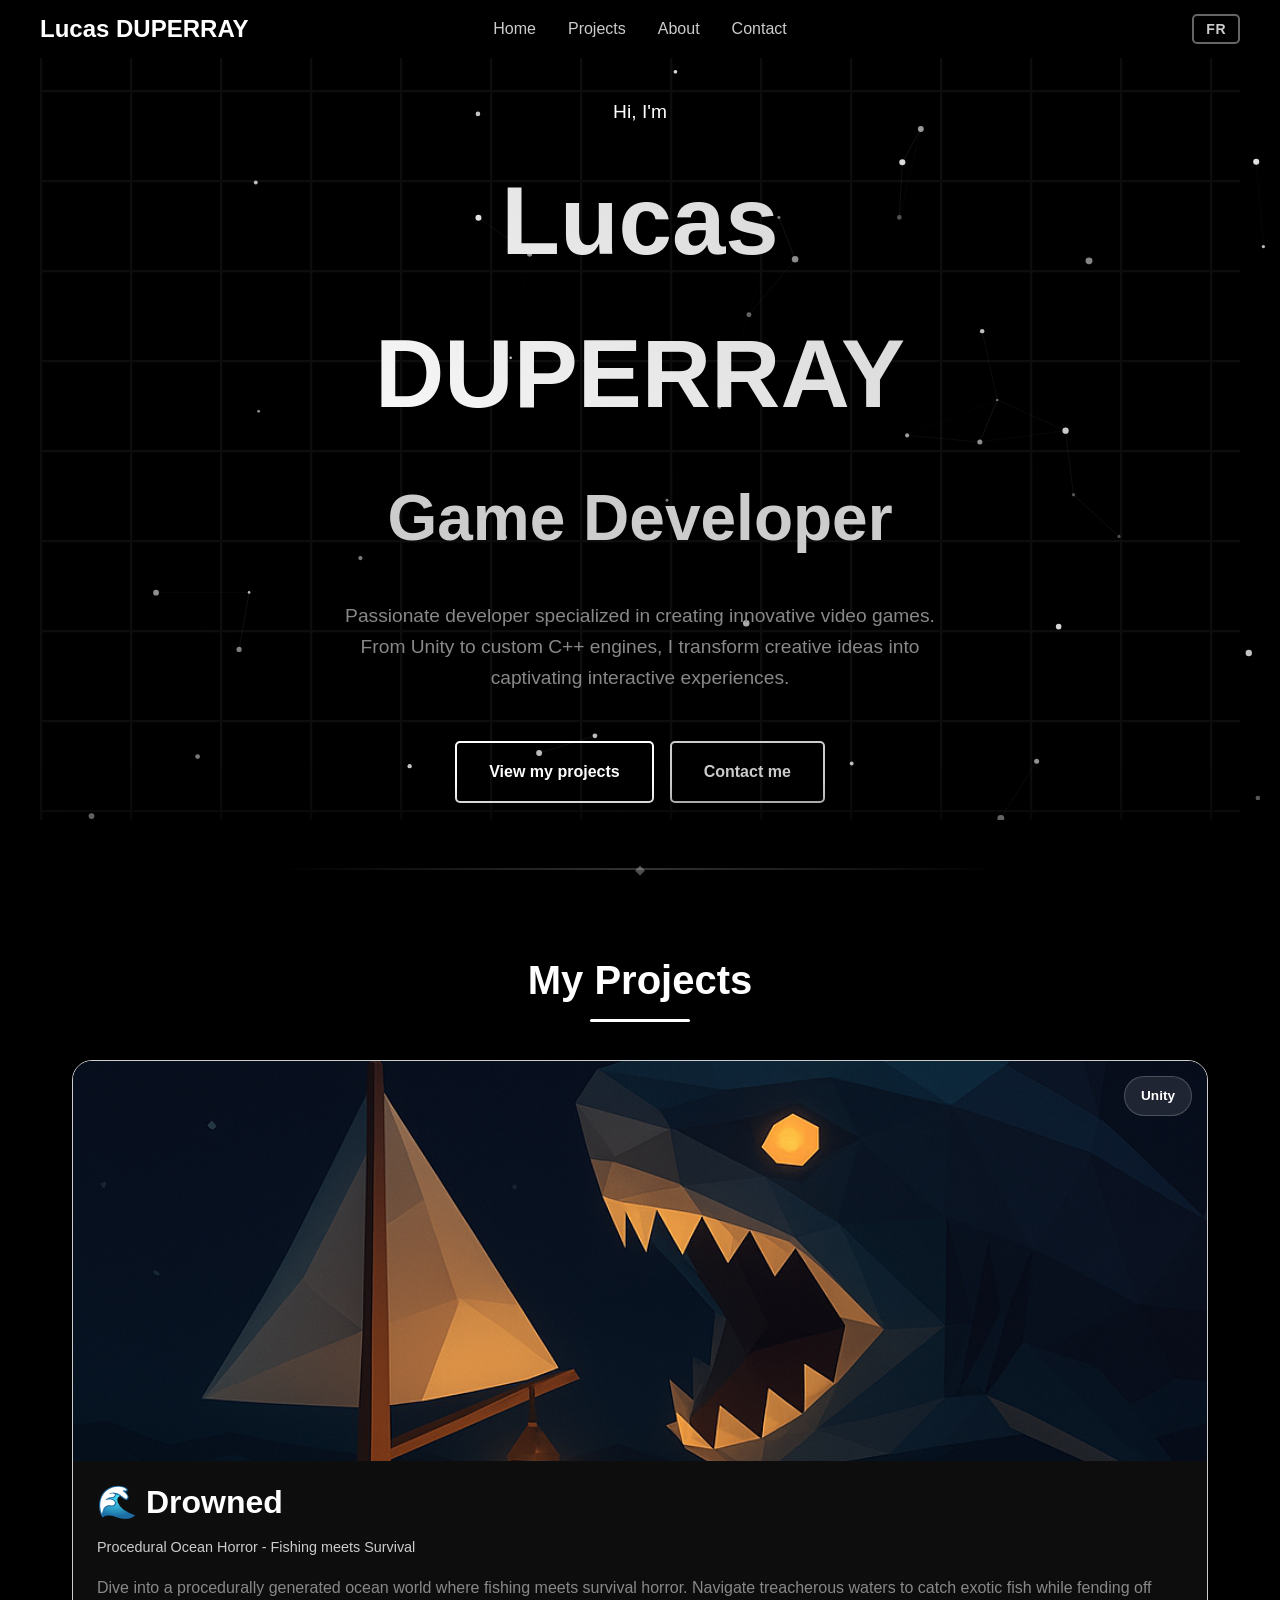
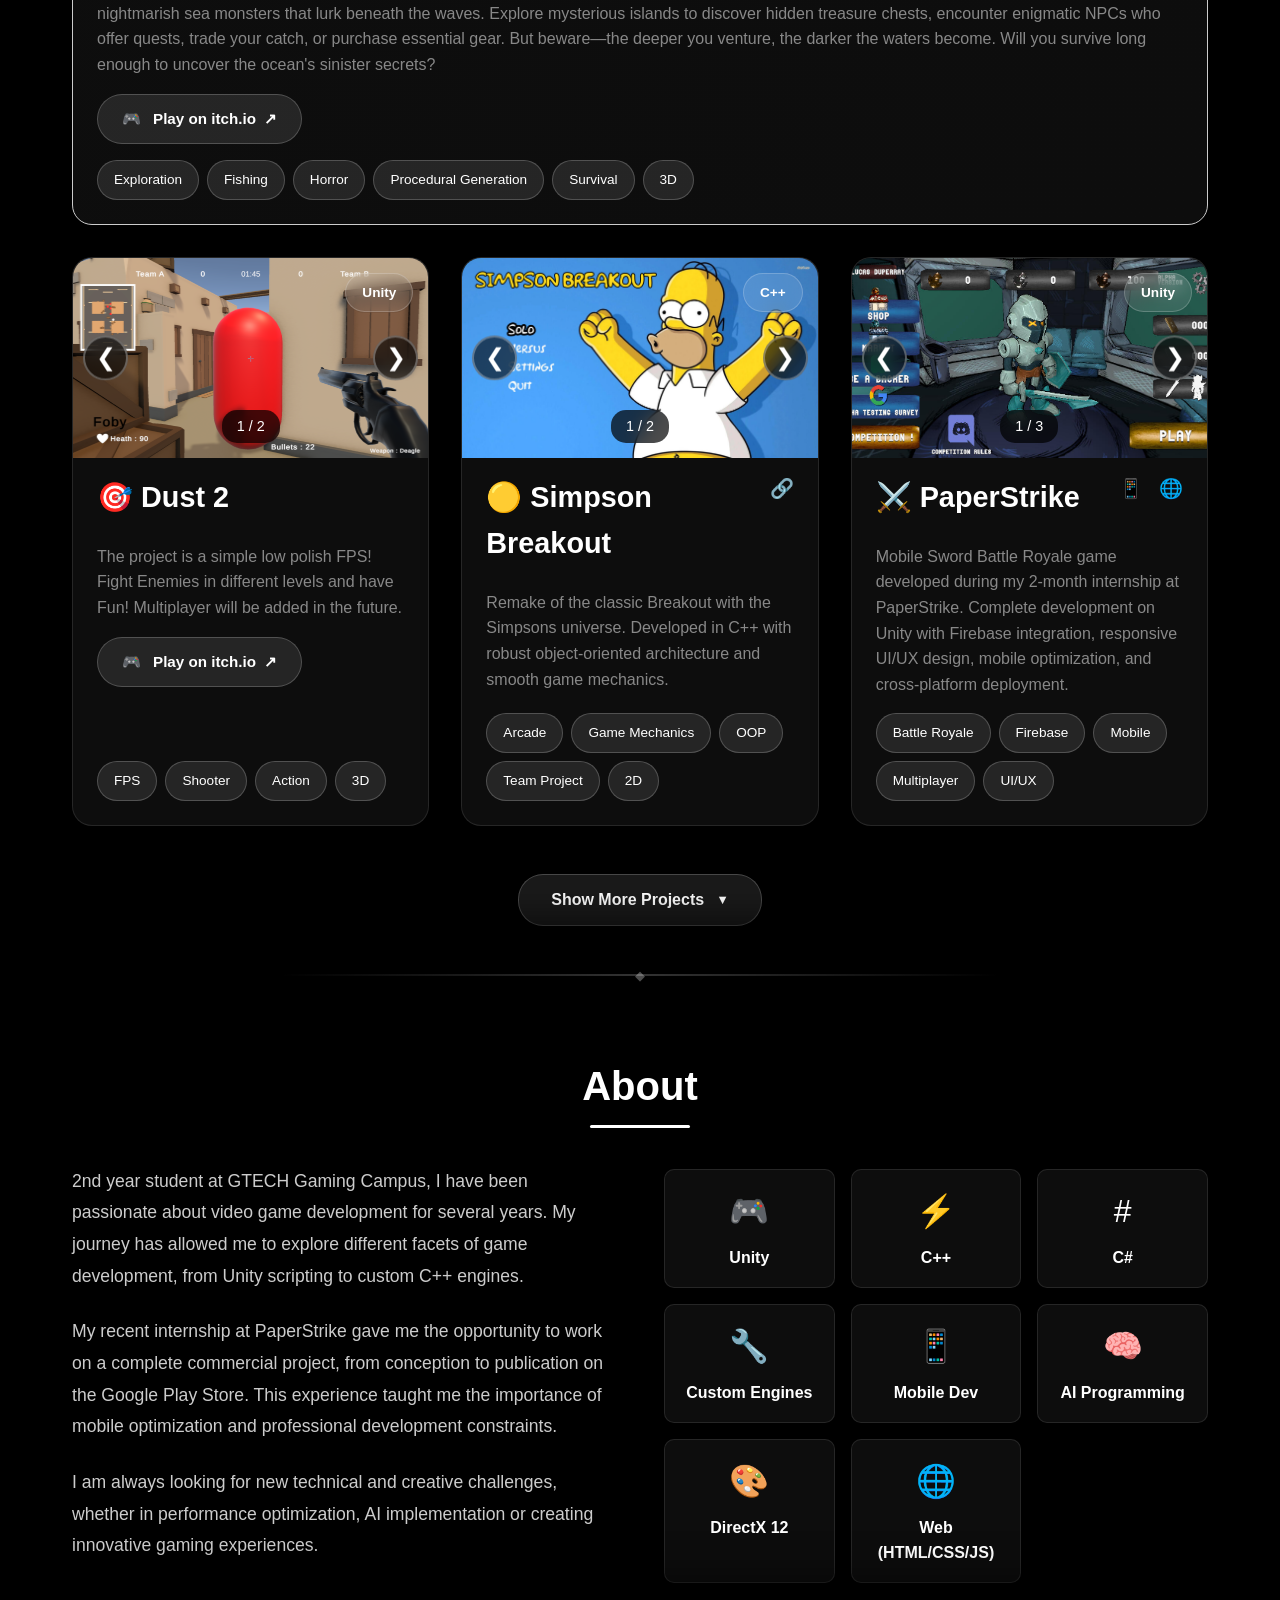
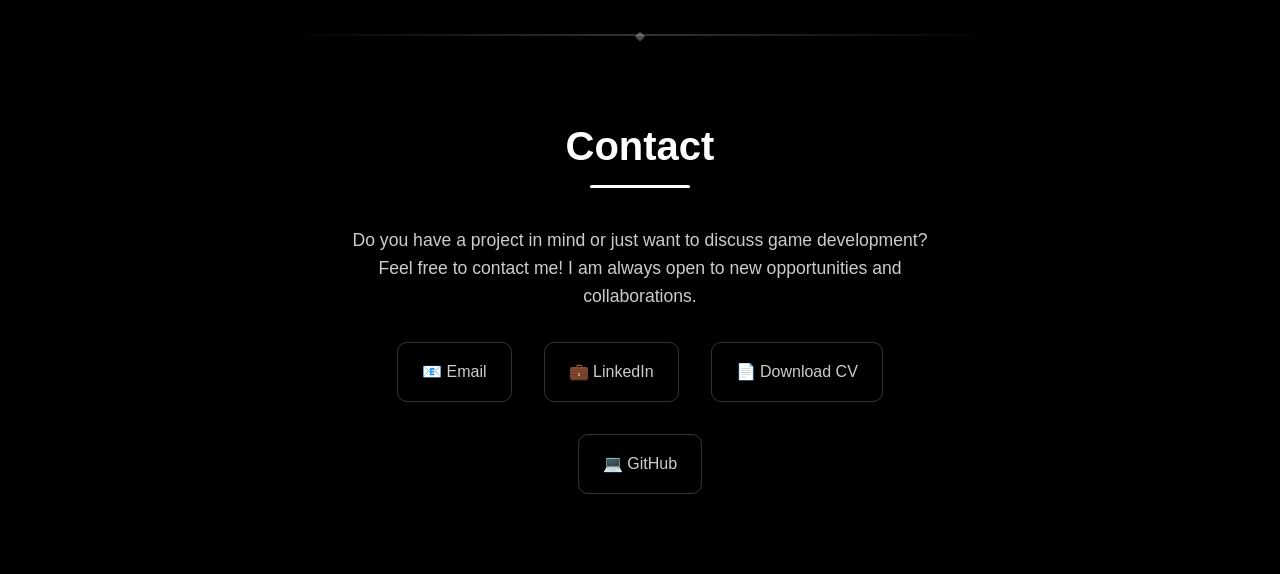
==== commit 0ea09d36: "[UPDATE] Portfolio" ====
--- a/index.html
+++ b/index.html
@@ -1,1209 +1,39 @@
 <!DOCTYPE html>
-<html lang="fr">
+<html lang="en">
 <head>
     <meta charset="UTF-8">
     <meta name="viewport" content="width=device-width, initial-scale=1.0">
     <title>Lucas DUPERRAY - Game Developer Portfolio</title>
-    <style>
-        * {
-            margin: 0;
-            padding: 0;
-            box-sizing: border-box;
-        }
-
-        :root {
-            --bg-primary: #000000;
-            --bg-secondary: #111111;
-            --accent-primary: #FFFFFF;
-            --accent-secondary: #CCCCCC;
-            --text-primary: #FFFFFF;
-            --text-secondary: #CCCCCC;
-            --text-muted: #888888;
-            --card-bg: rgba(17, 17, 17, 0.8);
-            --glow: 0 0 20px rgba(255, 255, 255, 0.1);
-        }
-
-        html {
-            scroll-behavior: smooth;
-        }
-
-        body {
-            font-family: 'Segoe UI', Tahoma, Geneva, Verdana, sans-serif;
-            background: var(--bg-primary);
-            color: var(--text-primary);
-            line-height: 1.6;
-            overflow-x: hidden;
-            min-height: 100vh;
-            cursor: url('data:image/svg+xml;utf8,<svg xmlns="http://www.w3.org/2000/svg" width="20" height="20" viewBox="0 0 20 20"><circle cx="10" cy="10" r="8" fill="none" stroke="white" stroke-width="1" opacity="0.8"/><circle cx="10" cy="10" r="2" fill="white" opacity="0.8"/></svg>'), auto;
-        }
-
-        /* Smooth scroll enhancement */
-        * {
-            scroll-behavior: smooth !important;
-        }
-
-        /* Sections transition */
-        section:not(#home) {
-            transition: transform 0.3s ease;
-        }
-
-        /* Particles canvas */
-        #particles-canvas {
-            position: fixed;
-            top: 0;
-            left: 0;
-            width: 100%;
-            height: 100%;
-            z-index: -1;
-            pointer-events: none;
-        }
-
-        /* Custom scrollbar */
-        ::-webkit-scrollbar {
-            width: 8px;
-        }
-
-        ::-webkit-scrollbar-track {
-            background: var(--bg-secondary);
-        }
-
-        ::-webkit-scrollbar-thumb {
-            background: var(--text-primary);
-            border-radius: 4px;
-        }
-
-        /* Custom cursor effects */
-        a, button, .clickable-emoji, .project-link {
-            cursor: url('data:image/svg+xml;utf8,<svg xmlns="http://www.w3.org/2000/svg" width="24" height="24" viewBox="0 0 24 24"><circle cx="12" cy="12" r="10" fill="none" stroke="white" stroke-width="2" opacity="0.9"/><circle cx="12" cy="12" r="3" fill="white" opacity="0.9"/></svg>'), pointer;
-        }
-
-        @keyframes bounce {
-            0%, 20%, 50%, 80%, 100% {
-                transform: translateX(-50%) translateY(0);
-            }
-            40% {
-                transform: translateX(-50%) translateY(-10px);
-            }
-            60% {
-                transform: translateX(-50%) translateY(-5px);
-            }
-        }
-
-        /* Back to top button */
-        .back-to-top {
-            position: fixed;
-            bottom: 2rem;
-            right: 2rem;
-            width: 50px;
-            height: 50px;
-            background: rgba(255, 255, 255, 0.1);
-            border: 2px solid var(--text-primary);
-            border-radius: 50%;
-            display: flex;
-            align-items: center;
-            justify-content: center;
-            color: var(--text-primary);
-            font-size: 1.5rem;
-            text-decoration: none;
-            opacity: 0;
-            visibility: hidden;
-            transform: translateY(100px);
-            transition: all 0.3s ease;
-            z-index: 1000;
-            backdrop-filter: blur(10px);
-        }
-
-        .back-to-top.visible {
-            opacity: 1;
-            visibility: visible;
-            transform: translateY(0);
-        }
-
-        .back-to-top:hover {
-            background: rgba(255, 255, 255, 0.2);
-            transform: translateY(-5px) scale(1.1);
-            box-shadow: 0 10px 20px rgba(255, 255, 255, 0.3);
-        }
-
-        /* Navigation */
-        nav {
-            position: fixed;
-            top: 0;
-            width: 100%;
-            padding: 1rem 2rem;
-            backdrop-filter: blur(10px);
-            background: rgba(0, 0, 0, 0.9);
-            z-index: 1000;
-            transition: all 0.3s ease;
-        }
-
-        nav.scrolled {
-            box-shadow: var(--glow);
-        }
-
-        .nav-container {
-            display: flex;
-            align-items: center;
-            max-width: 1200px;
-            margin: 0 auto;
-            position: relative;
-        }
-
-        .logo {
-            font-size: 1.5rem;
-            font-weight: bold;
-            color: var(--accent-primary);
-            text-decoration: none;
-            transition: all 0.3s ease;
-            position: absolute;
-            left: 0;
-        }
-
-        .nav-links {
-            display: flex;
-            list-style: none;
-            gap: 2rem;
-            margin: 0 auto;
-            flex: 1;
-            justify-content: center;
-        }
-
-        .language-selector-nav {
-            position: absolute;
-            right: 0;
-        }
-
-        .mobile-menu-toggle {
-            position: absolute;
-            right: 0;
-        }
-
-        .logo:hover {
-            text-shadow: 0 0 10px var(--text-primary);
-        }
-
-        .nav-links a {
-            color: var(--text-secondary);
-            text-decoration: none;
-            position: relative;
-            transition: all 0.3s ease;
-        }
-
-        .nav-links a:hover {
-            color: var(--text-primary);
-        }
-
-        .nav-links a::after {
-            content: '';
-            position: absolute;
-            bottom: -5px;
-            left: 0;
-            width: 0;
-            height: 2px;
-            background: var(--text-primary);
-            transition: width 0.3s ease;
-        }
-
-        .nav-links a:hover::after {
-            width: 100%;
-        }
-
-        /* Hero Section */
-        .hero {
-            min-height: 100vh;
-            display: flex;
-            align-items: center;
-            justify-content: center;
-            padding: 0 2rem;
-            position: relative;
-            overflow: hidden;
-            z-index: 1;
-        }
-
-        .hero::before {
-            content: '';
-            position: absolute;
-            top: 0;
-            left: 0;
-            width: 100%;
-            height: 100%;
-            background: url('data:image/svg+xml,<svg xmlns="http://www.w3.org/2000/svg" viewBox="0 0 100 100"><defs><pattern id="grid" width="10" height="10" patternUnits="userSpaceOnUse"><path d="M 10 0 L 0 0 0 10" fill="none" stroke="%23FFFFFF" stroke-width="0.5" opacity="0.05"/></pattern></defs><rect width="100" height="100" fill="url(%23grid)"/></svg>');
-            animation: float 20s ease-in-out infinite;
-        }
-
-        @keyframes float {
-            0%, 100% { transform: translateY(0px); }
-            50% { transform: translateY(-20px); }
-        }
-
-        .hero-content {
-            max-width: 800px;
-            text-align: center;
-            z-index: 2;
-            position: relative;
-        }
-
-        .hero-greeting {
-            color: var(--text-primary);
-            font-size: 1.2rem;
-            margin-bottom: 1rem;
-            opacity: 0;
-            animation: fadeInUp 1s ease 0.2s forwards;
-        }
-
-        .hero-name {
-            font-size: clamp(3rem, 8vw, 6rem);
-            font-weight: 700;
-            margin-bottom: 1rem;
-            background: linear-gradient(45deg, var(--text-primary), var(--text-secondary));
-            -webkit-background-clip: text;
-            -webkit-text-fill-color: transparent;
-            background-clip: text;
-            opacity: 0;
-            animation: fadeInUp 1s ease 0.4s forwards;
-        }
-
-        .hero-title {
-            font-size: clamp(2rem, 5vw, 4rem);
-            color: var(--text-secondary);
-            margin-bottom: 2rem;
-            opacity: 0;
-            animation: fadeInUp 1s ease 0.6s forwards;
-        }
-
-        .hero-description {
-            font-size: 1.2rem;
-            color: var(--text-muted);
-            margin-bottom: 3rem;
-            max-width: 600px;
-            margin-left: auto;
-            margin-right: auto;
-            opacity: 0;
-            animation: fadeInUp 1s ease 0.8s forwards;
-        }
-
-        @keyframes fadeInUp {
-            from {
-                opacity: 0;
-                transform: translateY(30px);
-            }
-            to {
-                opacity: 1;
-                transform: translateY(0);
-            }
-        }
-
-        @keyframes sectionSlideUp {
-            from {
-                transform: translateY(50px);
-                opacity: 0.8;
-            }
-            to {
-                transform: translateY(0);
-                opacity: 1;
-            }
-        }
-
-        section:not(#home) {
-            animation: sectionSlideUp 0.6s ease-out;
-        }
-
-        .cta-buttons {
-            display: flex;
-            gap: 1rem;
-            justify-content: center;
-            flex-wrap: wrap;
-            opacity: 0;
-            animation: fadeInUp 1s ease 1s forwards;
-        }
-
-        .btn {
-            padding: 1rem 2rem;
-            border: 2px solid var(--text-primary);
-            background: transparent;
-            color: var(--text-primary);
-            text-decoration: none;
-            border-radius: 5px;
-            transition: all 0.3s ease;
-            position: relative;
-            overflow: hidden;
-            font-weight: 600;
-        }
-
-        .btn::before {
-            content: '';
-            position: absolute;
-            top: 0;
-            left: -100%;
-            width: 100%;
-            height: 100%;
-            background: var(--text-primary);
-            transition: left 0.3s ease;
-            z-index: -1;
-        }
-
-        .btn:hover::before {
-            left: 0;
-        }
-
-        .btn:hover {
-            color: var(--bg-primary);
-            box-shadow: 0 0 20px rgba(255, 255, 255, 0.2);
-            transform: translateY(-2px);
-        }
-
-        .btn-secondary {
-            border-color: var(--text-secondary);
-            color: var(--text-secondary);
-        }
-
-        .btn-secondary::before {
-            background: var(--text-secondary);
-        }
-
-        /* Sections */
-        section {
-            padding: 5rem 2rem;
-            max-width: 1200px;
-            margin: 0 auto;
-            position: relative;
-        }
-
-        section:not(#home) {
-            z-index: 10;
-            position: relative;
-            margin-top: -5rem;
-            padding-top: 8rem;
-            box-shadow: 0 -10px 30px rgba(0, 0, 0, 0.5);
-            background: rgb(0, 0, 0);
-        }
-
-        section:not(#home):before {
-            content: '';
-            position: absolute;
-            top: 3rem;
-            left: 50%;
-            transform: translateX(-50%);
-            width: 60%;
-            height: 2px;
-            background: linear-gradient(90deg, transparent, var(--text-primary), transparent);
-            opacity: 0.2;
-        }
-
-        section:not(#home):after {
-            content: '◆';
-            position: absolute;
-            top: 2.5rem;
-            left: 50%;
-            transform: translateX(-50%);
-            color: var(--text-primary);
-            opacity: 0.3;
-            font-size: 0.8rem;
-            z-index: 1;
-        }
-
-        section:last-child {
-            padding-bottom: 2rem;
-        }
-
-        .section-title {
-            font-size: 2.5rem;
-            margin-bottom: 3rem;
-            text-align: center;
-            color: var(--text-primary);
-            position: relative;
-        }
-
-        .section-title::after {
-            content: '';
-            position: absolute;
-            bottom: -10px;
-            left: 50%;
-            transform: translateX(-50%);
-            width: 100px;
-            height: 3px;
-            background: var(--text-primary);
-            border-radius: 2px;
-        }
-
-        /* Projects Grid */
-        .projects-grid {
-            display: grid;
-            grid-template-columns: repeat(auto-fit, minmax(350px, 1fr));
-            gap: 2rem;
-            margin-top: 3rem;
-        }
-
-        .project-card {
-            background: var(--card-bg);
-            border-radius: 15px;
-            padding: 2rem;
-            border: 1px solid rgba(255, 255, 255, 0.1);
-            transition: all 0.3s ease;
-            position: relative;
-            overflow: hidden;
-        }
-
-        .project-card::before {
-            content: '';
-            position: absolute;
-            top: 0;
-            left: -100%;
-            width: 100%;
-            height: 100%;
-            background: linear-gradient(90deg, transparent, rgba(255, 255, 255, 0.05), transparent);
-            transition: left 0.6s ease;
-        }
-
-        .project-card:hover::before {
-            left: 100%;
-        }
-
-        .project-card:hover {
-            transform: translateY(-5px);
-            box-shadow: 0 10px 30px rgba(255, 255, 255, 0.1);
-            border-color: var(--text-secondary);
-        }
-
-        .project-header {
-            display: flex;
-            justify-content: space-between;
-            align-items: flex-start;
-            margin-bottom: 1rem;
-        }
-
-        .project-title {
-            font-size: 1.5rem;
-            color: var(--text-primary);
-            margin-bottom: 0.5rem;
-        }
-
-        .project-links {
-            display: flex;
-            gap: 1rem;
-        }
-
-        .project-link {
-            color: var(--text-primary);
-            font-size: 1.2rem;
-            transition: all 0.3s ease;
-            text-decoration: none;
-        }
-
-        .project-link:hover {
-            color: var(--text-secondary);
-            transform: translateY(-2px);
-        }
-
-        .project-description {
-            color: var(--text-muted);
-            margin-bottom: 1.5rem;
-            line-height: 1.6;
-        }
-
-        .project-tech {
-            display: flex;
-            flex-wrap: wrap;
-            gap: 0.5rem;
-            width: 100%;
-            max-width: none;
-        }
-
-        .tech-tag {
-            background: rgba(255, 255, 255, 0.1);
-            color: var(--text-primary);
-            padding: 0.3rem 0.8rem;
-            border-radius: 20px;
-            font-size: 0.9rem;
-            border: 1px solid rgba(255, 255, 255, 0.2);
-        }
-
-        .project-featured {
-            grid-column: 1 / -1;
-            background: linear-gradient(135deg, var(--card-bg), rgba(255, 255, 255, 0.05));
-            border-color: var(--text-secondary);
-        }
-
-        .project-featured .project-title {
-            color: var(--text-primary);
-            font-size: 2rem;
-        }
-
-        /* About Section */
-        .about-content {
-            display: grid;
-            grid-template-columns: 1fr 1fr;
-            gap: 3rem;
-            align-items: center;
-        }
-
-        .about-text {
-            color: var(--text-secondary);
-            font-size: 1.1rem;
-            line-height: 1.8;
-        }
-
-        .about-text p {
-            margin-bottom: 1.5rem;
-        }
-
-        .skills-grid {
-            display: grid;
-            grid-template-columns: repeat(auto-fit, minmax(150px, 1fr));
-            gap: 1rem;
-        }
-
-        .skill-item {
-            background: var(--card-bg);
-            padding: 1rem;
-            border-radius: 10px;
-            text-align: center;
-            border: 1px solid rgba(255, 255, 255, 0.1);
-            transition: all 0.3s ease;
-        }
-
-        .skill-item:hover {
-            border-color: var(--text-primary);
-            transform: translateY(-5px);
-            box-shadow: 0 5px 15px rgba(255, 255, 255, 0.1);
-        }
-
-        .skill-icon {
-            font-size: 2rem;
-            margin-bottom: 0.5rem;
-            color: var(--text-primary);
-            cursor: pointer;
-            transition: all 0.3s ease;
-            position: relative;
-        }
-
-        .skill-icon:hover {
-            transform: scale(1.1);
-            filter: drop-shadow(0 0 10px rgba(255, 255, 255, 0.5));
-        }
-
-        /* Project images */
-        .project-image {
-            width: 100%;
-            max-width: 300px;
-            height: 200px;
-            object-fit: cover;
-            border-radius: 10px;
-            margin: 1rem 0;
-            cursor: pointer;
-            transition: all 0.3s ease;
-            opacity: 0;
-            transform: translateY(20px);
-            animation: fadeInUp 0.6s ease forwards;
-        }
-
-        .project-image:hover {
-            transform: scale(1.05);
-            box-shadow: 0 10px 20px rgba(255, 255, 255, 0.2);
-        }
-
-        /* Emoji clickable style */
-        .clickable-emoji {
-            cursor: pointer;
-            transition: all 0.3s ease;
-            display: inline-block;
-            margin-right: 0.5rem;
-        }
-
-        .clickable-emoji:hover {
-            transform: scale(1.2) rotate(5deg);
-            filter: drop-shadow(0 0 8px rgba(255, 255, 255, 0.6));
-        }
-
-        /* Enhanced animations for smooth scrolling */
-        @keyframes slideInFromLeft {
-            from {
-                opacity: 0;
-                transform: translateX(-50px);
-            }
-            to {
-                opacity: 1;
-                transform: translateX(0);
-            }
-        }
-
-        @keyframes slideInFromRight {
-            from {
-                opacity: 0;
-                transform: translateX(50px);
-            }
-            to {
-                opacity: 1;
-                transform: translateX(0);
-            }
-        }
-
-        /* Smooth transitions for all interactive elements */
-        .project-card, .skill-item, .btn, .nav-links a {
-            transition: all 0.3s cubic-bezier(0.4, 0, 0.2, 1);
-        }
-
-        /* Hero section parallax enhancement */
-        .hero {
-            transition: transform 0.1s ease-out;
-        }
-
-        /* Contact Section */
-        .contact-content {
-            text-align: center;
-            max-width: 600px;
-            margin: 0 auto;
-        }
-
-        .contact-description {
-            color: var(--text-secondary);
-            font-size: 1.1rem;
-            margin-bottom: 2rem;
-        }
-
-        .contact-links {
-            display: flex;
-            justify-content: center;
-            gap: 2rem;
-            flex-wrap: wrap;
-        }
-
-        .contact-link {
-            display: flex;
-            align-items: center;
-            gap: 0.5rem;
-            color: var(--text-secondary);
-            text-decoration: none;
-            padding: 1rem 1.5rem;
-            border: 1px solid rgba(255, 255, 255, 0.2);
-            border-radius: 10px;
-            transition: all 0.3s ease;
-        }
-
-        .contact-link:hover {
-            color: var(--text-primary);
-            border-color: var(--text-primary);
-            transform: translateY(-3px);
-            box-shadow: 0 5px 15px rgba(255, 255, 255, 0.1);
-        }
-
-        /* Project simplification for mobile */
-        .project-card.project-featured .mobile-simplified {
-            display: none;
-        }
-
-        .project-card.project-featured .mobile-tech {
-            display: none;
-        }
-
-        /* Responsive */
-        @media (max-width: 768px) {
-            .logo {
-                display: none;
-            }
-
-            .navbar{
-                display: none;
-            }
-
-            .nav-links {
-                display: none;
-            }
-
-            .language-selector-nav {
-                display: none;
-            }
-
-            .mobile-menu-toggle {
-                display: flex;
-            }
-
-            .about-content {
-                grid-template-columns: 1fr;
-                gap: 2rem;
-            }
-
-            .projects-grid {
-                grid-template-columns: 1fr;
-            }
-
-            .project-featured {
-                grid-column: 1;
-            }
-
-            /* Mobile simplification for PaperStrike */
-            .project-card.project-featured .project-description:not(.mobile-simplified) {
-                display: none !important;
-            }
-
-            .project-card.project-featured .mobile-simplified {
-                display: block !important;
-            }
-
-            .project-card.project-featured .desktop-details {
-                display: none;
-            }
-
-            .project-card.project-featured .project-tech:not(.mobile-tech) {
-                display: none !important;
-            }
-
-            .project-card.project-featured .mobile-tech {
-                display: flex !important;
-            }
-
-            .project-card.project-featured .project-thumbnails {
-                display: none;
-            }
-
-            .contact-links {
-                flex-direction: column;
-                align-items: center;
-            }
-
-            .cta-buttons {
-                flex-direction: column;
-                align-items: center;
-            }
-        }
-
-        /* Smooth scroll indicator */
-        .scroll-indicator {
-            position: fixed;
-            top: 0;
-            left: 0;
-            width: 0%;
-            height: 3px;
-            background: linear-gradient(90deg, var(--text-primary), var(--text-secondary));
-            z-index: 2000;
-            transition: width 0.3s ease;
-            box-shadow: 0 0 10px rgba(255, 255, 255, 0.5);
-        }
-
-        .image-modal {
-            display: none;
-            position: fixed;
-            z-index: 2000;
-            left: 0;
-            top: 0;
-            width: 100%;
-            height: 100%;
-            background-color: rgba(0,0,0,0.9);
-            justify-content: center;
-            align-items: center;
-        }
-        .image-modal.active {
-            display: flex;
-        }
-        .image-modal .modal-content {
-            max-width: 90%;
-            max-height: 90%;
-            border-radius: 10px;
-            box-shadow: 0 0 20px rgba(255,255,255,0.3);
-        }
-        .close-modal {
-            position: absolute;
-            top: 20px;
-            right: 40px;
-            color: #fff;
-            font-size: 2rem;
-            cursor: pointer;
-            transition: all 0.3s ease;
-        }
-
-        .close-modal:hover {
-            transform: scale(1.1);
-            opacity: 0.8;
-        }
-
-        /* Modal navigation arrows */
-        .modal-nav {
-            position: absolute;
-            top: 50%;
-            transform: translateY(-50%);
-            background: rgba(255, 255, 255, 0.1);
-            border: 2px solid rgba(255, 255, 255, 0.3);
-            color: white;
-            font-size: 1.5rem;
-            width: 60px;
-            height: 60px;
-            display: flex;
-            align-items: center;
-            justify-content: center;
-            cursor: pointer;
-            border-radius: 50%;
-            transition: all 0.3s ease;
-            backdrop-filter: blur(10px);
-            z-index: 2001;
-        }
-
-        .modal-nav:hover {
-            background: rgba(255, 255, 255, 0.2);
-            transform: translateY(-50%) scale(1.1);
-            box-shadow: 0 0 20px rgba(255, 255, 255, 0.3);
-        }
-
-        .prev-btn {
-            left: 30px;
-        }
-
-        .next-btn {
-            right: 30px;
-        }
-
-        .modal-nav:disabled {
-            opacity: 0.3;
-            cursor: not-allowed;
-        }
-
-        .modal-nav:disabled:hover {
-            transform: translateY(-50%);
-            background: rgba(255, 255, 255, 0.1);
-            box-shadow: none;
-        }
-
-        /* Image counter */
-        .image-counter {
-            position: absolute;
-            bottom: 30px;
-            left: 50%;
-            transform: translateX(-50%);
-            color: white;
-            background: rgba(0, 0, 0, 0.5);
-            padding: 10px 20px;
-            border-radius: 20px;
-            font-size: 1rem;
-            backdrop-filter: blur(10px);
-        }
-
-        /* Language selector */
-        .language-selector-nav {
-            display: flex;
-            gap: 5px;
-            align-items: center;
-        }
-
-        .language-btn {
-            width: 35px;
-            height: 25px;
-            border: 1px solid rgba(255, 255, 255, 0.3);
-            border-radius: 4px;
-            background: rgba(0, 0, 0, 0.3);
-            cursor: pointer;
-            transition: all 0.3s ease;
-            font-size: 16px;
-            display: flex;
-            align-items: center;
-            justify-content: center;
-            backdrop-filter: blur(10px);
-        }
-
-        .language-btn:hover {
-            transform: scale(1.1);
-            border-color: rgba(255, 255, 255, 0.6);
-            background: rgba(255, 255, 255, 0.1);
-        }
-
-        .language-btn:active {
-            transform: scale(0.95);
-            background: rgba(255, 255, 255, 0.3);
-            box-shadow: 0 0 15px rgba(255, 255, 255, 0.4);
-        }
-
-        .language-btn.active {
-            border-color: var(--text-primary);
-            background: rgba(255, 255, 255, 0.2);
-            box-shadow: 0 0 8px rgba(255, 255, 255, 0.3);
-        }
-
-        /* Project thumbnails */
-        .project-thumbnails {
-            display: flex;
-            gap: 10px;
-            margin-top: 15px;
-            flex-wrap: wrap;
-        }
-
-        .project-thumbnail {
-            width: 80px;
-            height: 60px;
-            object-fit: cover;
-            border-radius: 5px;
-            cursor: pointer;
-            transition: all 0.3s ease;
-            border: 2px solid transparent;
-        }
-
-        .project-thumbnail:hover {
-            transform: scale(1.1);
-            border-color: var(--text-primary);
-            box-shadow: 0 0 10px rgba(255, 255, 255, 0.3);
-        }
-
-        /* Hidden class for language switching */
-        .hidden {
-            display: none !important;
-        }
-
-        /* Mobile menu hamburger */
-        .mobile-menu-toggle {
-            display: none;
-            flex-direction: column;
-            cursor: pointer;
-            padding: 10px;
-            z-index: 1001;
-            border: 2px solid var(--accent-primary);
-            border-radius: 8px;
-            background: rgba(0, 0, 0, 0.3);
-            backdrop-filter: blur(5px);
-            transition: all 0.3s ease;
-        }
-
-        .mobile-menu-toggle:hover {
-            background: rgba(255, 255, 255, 0.1);
-            border-color: var(--text-primary);
-            box-shadow: 0 0 15px rgba(255, 255, 255, 0.2);
-        }
-
-        .mobile-menu-toggle span {
-            width: 28px;
-            height: 3px;
-            background: var(--accent-primary);
-            margin: 3px 0;
-            transition: all 0.3s ease;
-            border-radius: 3px;
-            box-shadow: 0 0 5px rgba(255, 255, 255, 0.3);
-        }
-
-        .mobile-menu-toggle.active {
-            border-color: var(--text-primary);
-            background: rgba(255, 255, 255, 0.1);
-        }
-
-        .mobile-menu-toggle.active span {
-            background: var(--text-primary);
-        }
-
-        .mobile-menu-toggle.active span:nth-child(1) {
-            transform: rotate(45deg) translate(5px, 5px);
-        }
-
-        .mobile-menu-toggle.active span:nth-child(2) {
-            opacity: 0;
-        }
-
-        .mobile-menu-toggle.active span:nth-child(3) {
-            transform: rotate(-45deg) translate(7px, -6px);
-        }
-
-        .mobile-menu {
-            position: fixed;
-            top: 0;
-            right: -100%; /* Commence hors écran à droite */
-            width: 100%;
-            height: 100vh;
-            background: rgba(0, 0, 0, 0.8); /* 80% d'opacité */
-            backdrop-filter: blur(20px); /* Plus de flou */
-            z-index: 1400;
-            padding: 2rem;
-            display: flex;
-            flex-direction: column;
-            align-items: center;
-            justify-content: flex-start;
-            transition: right 0.4s cubic-bezier(0.25, 0.46, 0.45, 0.94); /* Animation fluide */
-            box-shadow: -5px 0 20px rgba(0, 0, 0, 0.5);
-        }
-
-        .mobile-menu.active {
-            right: 0; /* Glisse vers la position finale */
-        }
-
-        .mobile-menu-header {
-            text-align: center;
-            margin-bottom: 3rem;
-            margin-top: 2rem;
-            opacity: 0;
-            transform: translateX(50px);
-            transition: all 0.6s ease 0.2s; /* Délai pour apparaître après l'ouverture */
-        }
-
-        .mobile-menu.active .mobile-menu-header {
-            opacity: 1;
-            transform: translateX(0);
-        }
-
-        .mobile-menu-title {
-            font-size: 2rem;
-            font-weight: bold;
-            color: var(--accent-primary);
-            margin-bottom: 1rem;
-            text-shadow: 0 0 10px rgba(255, 255, 255, 0.3);
-        }
-
-        .mobile-menu-nav {
-            list-style: none;
-            padding: 0;
-            margin: 0;
-            text-align: center;
-            opacity: 0;
-            transform: translateX(50px);
-            transition: all 0.6s ease 0.4s; /* Délai plus long */
-        }
-
-        .mobile-menu.active .mobile-menu-nav {
-            opacity: 1;
-            transform: translateX(0);
-        }
-
-        .mobile-menu-nav li {
-            margin: 2rem 0;
-        }
-
-        .mobile-menu a {
-            color: var(--text-primary);
-            text-decoration: none;
-            font-size: 1.5rem;
-            font-weight: 600;
-            transition: all 0.3s ease;
-            padding: 0.8rem 1.5rem;
-            border-radius: 10px;
-            position: relative;
-            display: inline-block;
-        }
-
-        .mobile-menu a:hover {
-            color: var(--text-secondary);
-            text-shadow: 0 0 10px rgba(255, 255, 255, 0.5);
-            background: rgba(255, 255, 255, 0.1);
-            transform: translateX(-5px);
-        }
-
-        .mobile-menu a:active {
-            transform: scale(0.95) translateX(-5px);
-            background: rgba(255, 255, 255, 0.2);
-            box-shadow: 0 0 15px rgba(255, 255, 255, 0.3);
-        }
-
-        .mobile-language-selector {
-            display: flex;
-            gap: 1rem;
-            justify-content: center;
-            opacity: 0;
-            transform: translateX(50px);
-            transition: all 0.6s ease 0.3s; /* Délai intermédiaire */
-        }
-
-        .mobile-menu.active .mobile-language-selector {
-            opacity: 1;
-            transform: translateX(0);
-        }
-
-        /* Bouton de fermeture du menu mobile */
-        .mobile-menu-close {
-            position: absolute;
-            top: 20px;
-            right: 20px;
-            background: none;
-            border: none;
-            color: white;
-            font-size: 2rem;
-            cursor: pointer;
-            z-index: 1600;
-            padding: 10px;
-            border-radius: 50%;
-            transition: all 0.3s ease;
-            opacity: 0;
-            transform: rotate(0deg) scale(0.8);
-        }
-
-        .mobile-menu.active .mobile-menu-close {
-            opacity: 1;
-            transform: rotate(0deg) scale(1);
-            transition-delay: 0.3s; /* Apparaît après l'ouverture du menu */
-        }
-
-        .mobile-menu-close:hover {
-            background: rgba(255, 255, 255, 0.1);
-            transform: rotate(90deg) scale(1.1);
-            color: var(--accent-primary);
-        }
-
-        .mobile-menu-close:active {
-            transform: rotate(90deg) scale(0.9);
-            background: rgba(255, 255, 255, 0.2);
-        }
-
-        /* Mobile menu button */
-        .mobile-menu-button {
-            display: none;
-            position: fixed;
-            top: 20px;
-            right: 20px;
-            z-index: 1500;
-            background: rgba(0, 0, 0, 0.8);
-            border: 2px solid var(--accent-primary);
-            border-radius: 8px;
-            color: var(--accent-primary);
-            font-size: 1.5rem;
-            padding: 10px 15px;
-            cursor: pointer;
-            backdrop-filter: blur(10px);
-            transition: all 0.3s ease;
-            box-shadow: 0 0 15px rgba(0, 0, 0, 0.3);
-        }
-
-        .mobile-menu-button:hover {
-            background: rgba(255, 255, 255, 0.1);
-            border-color: var(--text-primary);
-            color: var(--text-primary);
-            box-shadow: 0 0 20px rgba(255, 255, 255, 0.2);
-            transform: scale(1.05);
-        }
-
-        .mobile-menu-button:active {
-            transform: scale(0.95);
-        }
-
-        /* Show mobile menu button on mobile screens */
-        @media (max-width: 768px) {
-            .mobile-menu-button {
-                display: block;
-            }
-        }
-
-        /* Project simplification for mobile */
-        .project-card.project-featured .mobile-simplified {
-            display: none;
-        }
-    </style>
+    <link rel="stylesheet" href="style.css">
 </head>
-
-<!-- Image Modal -->
-<div id="imageModal" class="image-modal" onclick="closeImageModal()">
-    <span class="close-modal" onclick="closeImageModal()">&times;</span>
-    <button class="modal-nav prev-btn" onclick="event.stopPropagation(); previousImage()">❮</button>
-    <button class="modal-nav next-btn" onclick="event.stopPropagation(); nextImage()">❯</button>
-    <img class="modal-content" id="modalImage" onclick="event.stopPropagation()">
-    <div class="image-counter" id="imageCounter"></div>
-</div>
-    <body>
-        <!-- Canvas pour les particules -->
-        <canvas id="particles-canvas"></canvas>    <!-- Scroll indicator -->
+<body>
+    <!-- Canvas for particles -->
+    <canvas id="particles-canvas"></canvas>
+    
+    <!-- Scroll indicator -->
     <div class="scroll-indicator"></div>
+
+    <!-- Image Modal -->
+    <div id="imageModal" class="image-modal" onclick="closeImageModal()">
+        <span class="close-modal" onclick="closeImageModal()">&times;</span>
+        <button class="modal-nav prev-btn" onclick="event.stopPropagation(); previousImage()">❮</button>
+        <button class="modal-nav next-btn" onclick="event.stopPropagation(); nextImage()">❯</button>
+        <img class="modal-content" id="modalImage" onclick="event.stopPropagation()">
+        <div class="image-counter" id="imageCounter"></div>
+    </div>
 
     <!-- Navigation -->
     <nav id="navbar" class="navbar">
         <div class="nav-container">
             <a href="#home" class="logo">Lucas DUPERRAY</a>
             <ul class="nav-links">
-                <li><a href="#home" data-fr="Accueil" data-en="Home">Accueil</a></li>
-                <li><a href="#projects" data-fr="Projets" data-en="Projects">Projets</a></li>
-                <li><a href="#about" data-fr="À Propos" data-en="About">À Propos</a></li>
-                <li><a href="#contact" data-fr="Contact" data-en="Contact">Contact</a></li>
+                <li><a href="#home" data-en="Home" data-fr="Accueil">Home</a></li>
+                <li><a href="#projects" data-en="Projects" data-fr="Projets">Projects</a></li>
+                <li><a href="#about" data-en="About" data-fr="À Propos">About</a></li>
+                <li><a href="#contact" data-en="Contact" data-fr="Contact">Contact</a></li>
             </ul>
             <div class="language-selector-nav">
-                <button class="language-btn active" id="fr-btn" onclick="setLanguage('fr')">🇫🇷</button>
-                <button class="language-btn" id="en-btn" onclick="setLanguage('en')">🇺🇸</button>
+                <button class="language-btn" id="lang-btn">FR</button>
             </div>
             <div class="mobile-menu-toggle" onclick="toggleMobileMenu()">
                 <span></span>
@@ -1220,270 +50,373 @@
         <div class="mobile-menu-header">
             <h2 class="mobile-menu-title">Lucas DUPERRAY</h2>
             <div class="mobile-language-selector">
-                <button class="language-btn active" id="fr-btn-mobile" onclick="setLanguage('fr')">🇫🇷</button>
-                <button class="language-btn" id="en-btn-mobile" onclick="setLanguage('en')">🇺🇸</button>
+                <button class="language-btn" id="lang-btn-mobile">FR</button>
             </div>
         </div>
         <ul class="mobile-menu-nav">
-            <li><a href="#home" data-fr="Accueil" data-en="Home" onclick="closeMobileMenu()">Accueil</a></li>
-            <li><a href="#projects" data-fr="Projets" data-en="Projects" onclick="closeMobileMenu()">Projets</a></li>
-            <li><a href="#about" data-fr="À Propos" data-en="About" onclick="closeMobileMenu()">À Propos</a></li>
-            <li><a href="#contact" data-fr="Contact" data-en="Contact" onclick="closeMobileMenu()">Contact</a></li>
+            <li><a href="#home" data-en="Home" data-fr="Accueil" onclick="closeMobileMenu()">Home</a></li>
+            <li><a href="#projects" data-en="Projects" data-fr="Projets" onclick="closeMobileMenu()">Projects</a></li>
+            <li><a href="#about" data-en="About" data-fr="À Propos" onclick="closeMobileMenu()">About</a></li>
+            <li><a href="#contact" data-en="Contact" data-fr="Contact" onclick="closeMobileMenu()">Contact</a></li>
         </ul>
     </div>
 
     <!-- Hero Section -->
     <section id="home" class="hero">
         <div class="hero-content">
-            <p class="hero-greeting" data-fr="Salut, je suis" data-en="Hi, I'm">Salut, je suis</p>
+            <p class="hero-greeting" data-en="Hi, I'm" data-fr="Salut, je suis">Hi, I'm</p>
             <h1 class="hero-name">Lucas DUPERRAY</h1>
             <h2 class="hero-title">Game Developer</h2>
-            <p class="hero-description" data-fr="Développeur passionné spécialisé dans la création de jeux vidéo innovants. De Unity aux moteurs custom en C++, je transforme des idées créatives en expériences interactives captivantes." data-en="Passionate developer specialized in creating innovative video games. From Unity to custom C++ engines, I transform creative ideas into captivating interactive experiences.">
-                Développeur passionné spécialisé dans la création de jeux vidéo innovants. 
-                De Unity aux moteurs custom en C++, je transforme des idées créatives en expériences interactives captivantes.
+            <p class="hero-description" data-en="Passionate developer specialized in creating innovative video games. From Unity to custom C++ engines, I transform creative ideas into captivating interactive experiences." data-fr="Développeur passionné spécialisé dans la création de jeux vidéo innovants. De Unity aux moteurs custom en C++, je transforme des idées créatives en expériences interactives captivantes.">
+                Passionate developer specialized in creating innovative video games. 
+                From Unity to custom C++ engines, I transform creative ideas into captivating interactive experiences.
             </p>
             <div class="cta-buttons">
-                <a href="#projects" class="btn" data-fr="Voir mes projets" data-en="View my projects">Voir mes projets</a>
-                <a href="#contact" class="btn btn-secondary" data-fr="Me contacter" data-en="Contact me">Me contacter</a>
+                <a href="#projects" class="btn" data-en="View my projects" data-fr="Voir mes projets">View my projects</a>
+                <a href="#contact" class="btn btn-secondary" data-en="Contact me" data-fr="Me contacter">Contact me</a>
             </div>
         </div>
     </section>
 
     <!-- Projects Section -->
     <section id="projects">
-        <h2 class="section-title" data-fr="Mes Projets" data-en="My Projects">Mes Projets</h2>
+        <h2 class="section-title" data-en="My Projects" data-fr="Mes Projets">My Projects</h2>
         <div class="projects-grid">
-            <!-- Featured Project: PaperStrike -->
+            <!-- Featured Project: Drowned -->
             <div class="project-card project-featured">
                 <div class="project-header">
                     <div>
-                        <h3 class="project-title">
-                            <span class="clickable-emoji" onclick="openImageGallery('paperstrike', 0)">⚔️</span>
-                            PaperStrike
-                        </h3>
-                        <p style="color: var(--text-primary); font-weight: 600;" data-fr="🚀 ALPHA DISPONIBLE MAINTENANT" data-en="🚀 ALPHA AVAILABLE NOW">🚀 ALPHA DISPONIBLE MAINTENANT</p>
-                        <p style="color: var(--text-secondary); font-size: 0.9rem; margin-top: 0.5rem;" data-fr="Sword Battle Royale Mobile - 5 héros s'affrontent dans des arènes dynamiques" data-en="Mobile Sword Battle Royale - 5 heroes fight in dynamic arenas">Sword Battle Royale Mobile - 5 héros s'affrontent dans des arènes dynamiques</p>
+                        <h3 class="project-title">🌊 Drowned</h3>
+                        <p style="color: var(--text-secondary); font-size: 0.9rem; margin-top: 0.5rem;" data-en="Procedural Ocean Horror - Fishing meets Survival" data-fr="Horreur Océanique Procédurale - La Pêche rencontre la Survie">Procedural Ocean Horror - Fishing meets Survival</p>
+                    </div>
+                </div>
+                
+                <!-- Project Image Gallery -->
+                <div class="project-image-container">
+                    <span class="engine-tag">Unity</span>
+                    <img class="project-main-image-featured" id="drowned-image" 
+                         src="resources/logoDrowned.png" 
+                         alt="Drowned Screenshot">
+                </div>
+
+                <p class="project-description" data-en="Dive into a procedurally generated ocean world where fishing meets survival horror. Navigate treacherous waters to catch exotic fish while fending off nightmarish sea monsters that lurk beneath the waves. Explore mysterious islands to discover hidden treasure chests, encounter enigmatic NPCs who offer quests, trade your catch, or purchase essential gear. But beware—the deeper you venture, the darker the waters become. Will you survive long enough to uncover the ocean's sinister secrets?" data-fr="Plongez dans un monde océanique généré procéduralement où la pêche rencontre l'horreur de survie. Naviguez dans des eaux traîtresses pour attraper des poissons exotiques tout en repoussant des monstres marins cauchemardesques qui se cachent sous les vagues. Explorez des îles mystérieuses pour découvrir des coffres au trésor cachés, rencontrez des PNJ énigmatiques qui offrent des quêtes, échangez vos prises ou achetez du matériel essentiel. Mais attention—plus vous vous aventurez profondément, plus les eaux deviennent sombres. Survivrez-vous assez longtemps pour découvrir les secrets sinistres de l'océan ?">
+                    Dive into a procedurally generated ocean world where fishing meets survival horror. Navigate treacherous waters to catch exotic fish while fending off nightmarish sea monsters that lurk beneath the waves. Explore mysterious islands to discover hidden treasure chests, encounter enigmatic NPCs who offer quests, trade your catch, or purchase essential gear. But beware—the deeper you venture, the darker the waters become. Will you survive long enough to uncover the ocean's sinister secrets?
+                </p>
+                <div class="project-actions">
+                    <a href="https://lootchy.itch.io/drowned" class="project-btn" target="_blank">
+                        <span data-en="Play on itch.io" data-fr="Jouer sur itch.io">Play on itch.io</span> ↗
+                    </a>
+                </div>
+                <div class="project-tech">
+                    <span class="tech-tag">Exploration</span>
+                    <span class="tech-tag">Fishing</span>
+                    <span class="tech-tag">Horror</span>
+                    <span class="tech-tag">Procedural Generation</span>
+                    <span class="tech-tag">Survival</span>
+                    <span class="tech-tag">3D</span>
+                </div>
+            </div>
+
+            <!-- Dust 2 -->
+            <div class="project-card">
+                <!-- Project Image Gallery -->
+                <div class="project-image-container">
+                    <span class="engine-tag">Unity</span>
+                    <button class="image-nav-btn prev" onclick="changeProjectImage('dust2', -1, event)">❮</button>
+                    <img class="project-main-image" id="dust2-image" 
+                         src="resources/dust2_1.png" 
+                         alt="Dust 2 Screenshot"
+                         onclick="openImageGallery('dust2', 0)">
+                    <button class="image-nav-btn next" onclick="changeProjectImage('dust2', 1, event)">❯</button>
+                    <div class="image-indicator" id="dust2-indicator">1 / 2</div>
+                </div>
+
+                <div class="project-header">
+                    <div>
+                        <h3 class="project-title">🎯 Dust 2</h3>
+                    </div>
+                    <div class="project-links">
+                        <!-- Links will be added -->
+                    </div>
+                </div>
+
+                <p class="project-description" data-en="The project is a simple low polish FPS! Fight Enemies in different levels and have Fun! Multiplayer will be added in the future." data-fr="Le projet est un FPS simple à faible polish ! Combattez des ennemis dans différents niveaux et amusez-vous ! Le multijoueur sera ajouté à l'avenir.">
+                    The project is a simple low polish FPS! Fight Enemies in different levels and have Fun! Multiplayer will be added in the future.
+                </p>
+
+                <div class="project-actions">
+                    <a href="https://maxancef.itch.io/fpsgame" class="project-btn" target="_blank">
+                        <span data-en="Play on itch.io" data-fr="Jouer sur itch.io">Play on itch.io</span> ↗
+                    </a>
+                </div>
+
+                <div class="project-tech">
+                    <span class="tech-tag">FPS</span>
+                    <span class="tech-tag">Shooter</span>
+                    <span class="tech-tag">Action</span>
+                    <span class="tech-tag">3D</span>
+                </div>
+            </div>
+
+            <!-- Simpson Breakout -->
+            <div class="project-card">
+                <!-- Project Image Gallery -->
+                <div class="project-image-container">
+                    <span class="engine-tag">C++</span>
+                    <button class="image-nav-btn prev" onclick="changeProjectImage('simpson', -1, event)">❮</button>
+                    <img class="project-main-image" id="simpson-image" 
+                         src="resources/simpson1.jpg" 
+                         alt="Simpson Breakout Screenshot"
+                         onclick="openImageGallery('simpson', 0)">
+                    <button class="image-nav-btn next" onclick="changeProjectImage('simpson', 1, event)">❯</button>
+                    <div class="image-indicator" id="simpson-indicator">1 / 2</div>
+                </div>
+
+                <div class="project-header">
+                    <div>
+                        <h3 class="project-title">🟡 Simpson Breakout</h3>
+                    </div>
+                    <div class="project-links">
+                        <a href="https://github.com/Quest-Education-Group/lyo-t2-atari-p2-01" class="project-link" title="GitHub" target="_blank">🔗</a>
+                    </div>
+                </div>
+
+                <p class="project-description" data-en="Remake of the classic Breakout with the Simpsons universe. Developed in C++ with robust object-oriented architecture and smooth game mechanics." data-fr="Remake du classique Breakout avec l'univers des Simpson. Développé en C++ avec une architecture orientée objet robuste et des mécaniques de jeu fluides.">
+                    Remake of the classic Breakout with the Simpsons universe. Developed in C++ with 
+                    robust object-oriented architecture and smooth game mechanics.
+                </p>
+
+                <div class="project-tech">
+                    <span class="tech-tag">Arcade</span>
+                    <span class="tech-tag">Game Mechanics</span>
+                    <span class="tech-tag">OOP</span>
+                    <span class="tech-tag">Team Project</span>
+                    <span class="tech-tag">2D</span>
+                </div>
+            </div>
+
+            <!-- PaperStrike (Simplified) -->
+            <div class="project-card">
+                <!-- Project Image Gallery -->
+                <div class="project-image-container">
+                    <span class="engine-tag">Unity</span>
+                    <button class="image-nav-btn prev" onclick="changeProjectImage('paperstrike', -1, event)">❮</button>
+                    <img class="project-main-image" id="paperstrike-image" 
+                         src="resources/paper1.jpg" 
+                         alt="PaperStrike Screenshot"
+                         onclick="openImageGallery('paperstrike', 0)">
+                    <button class="image-nav-btn next" onclick="changeProjectImage('paperstrike', 1, event)">❯</button>
+                    <div class="image-indicator" id="paperstrike-indicator">1 / 3</div>
+                </div>
+
+                <div class="project-header">
+                    <div>
+                        <h3 class="project-title">⚔️ PaperStrike</h3>
                     </div>
                     <div class="project-links">
                         <a href="https://play.google.com/store/apps/details?id=com.PaperStrike" class="project-link" title="Google Play Store" target="_blank">📱</a>
-                        <a href="https://paper-strike.com/" class="project-link" title="Site officiel" target="_blank">🌐</a>
-                        <a href="#" onclick="openImageGallery('paperstrike', 0); return false;" class="project-link" title="Voir image">📸</a>
-                    </div>
-                </div>
-                <p class="project-description" data-fr="<strong>Stage de 2 mois chez PaperStrike (Juin-Août 2025)</strong><br>Développement complet d'un jeu mobile battle royale sur Unity. J'ai travaillé sur l'architecture complète du projet : <strong>interfaces utilisateur responsive</strong>, <strong>système d'authentification Firebase</strong> (Google Auth, Discord), <strong>base de données temps réel</strong>, <strong>système de particules</strong> et <strong>optimisation mobile</strong>. Création de nouvelles arènes de jeu (désert, ville), implémentation des <strong>contrôles tactiles</strong>, <strong>animations UI fluides</strong> et <strong>intégration audio</strong>. Développement web pour le système de concours et parrainage.<br><br><strong>🛠️ Compétences principales :</strong> Unity, C#, Firebase, UI/UX Mobile, Optimisation Performance, Architecture BDD, API Integration" data-en="<strong>2-month internship at PaperStrike (June-August 2025)</strong><br>Complete development of a mobile battle royale game on Unity. I worked on the complete project architecture: <strong>responsive user interfaces</strong>, <strong>Firebase authentication system</strong> (Google Auth, Discord), <strong>real-time database</strong>, <strong>particle system</strong> and <strong>mobile optimization</strong>. Creation of new game arenas (desert, city), implementation of <strong>touch controls</strong>, <strong>smooth UI animations</strong> and <strong>audio integration</strong>. Web development for contest and sponsorship system.<br><br><strong>🛠️ Main Skills:</strong> Unity, C#, Firebase, Mobile UI/UX, Performance Optimization, Database Architecture, API Integration">
-                    <strong>Stage de 2 mois chez PaperStrike (Juin-Août 2025)</strong><br>
-                    Développement complet d'un jeu mobile battle royale sur Unity. J'ai travaillé sur l'architecture complète du projet : 
-                    <strong>interfaces utilisateur responsive</strong>, <strong>système d'authentification Firebase</strong> (Google Auth, Discord), 
-                    <strong>base de données temps réel</strong>, <strong>système de particules</strong> et <strong>optimisation mobile</strong>. 
-                    Création de nouvelles arènes de jeu (désert, ville), implémentation des <strong>contrôles tactiles</strong>, 
-                    <strong>animations UI fluides</strong> et <strong>intégration audio</strong>. Développement web pour le système de concours et parrainage.
-                    <br><br><strong>🛠️ Compétences principales :</strong> Unity, C#, Firebase, UI/UX Mobile, Optimisation Performance, Architecture BDD, API Integration
-                </p>
-                <!-- Mobile simplified version -->
-                <p class="project-description mobile-simplified" data-fr="<strong>Stage PaperStrike (2025)</strong><br>Jeu mobile battle royale développé sur Unity. Travail sur Firebase, interfaces utilisateur responsive, et optimisation mobile.<br><br><strong>Principales réalisations :</strong> Authentification Google/Discord, UI tactile fluide, nouvelles arènes de jeu." data-en="<strong>PaperStrike Internship (2025)</strong><br>Mobile battle royale game developed on Unity. Work on Firebase, responsive user interfaces, and mobile optimization.<br><br><strong>Main achievements:</strong> Google/Discord authentication, smooth touch UI, new game arenas.">
-                    <strong>Stage PaperStrike (2025)</strong><br>
-                    Jeu mobile battle royale développé sur Unity. Travail sur Firebase, interfaces utilisateur responsive, et optimisation mobile.
-                    <br><br><strong>Principales réalisations :</strong> Authentification Google/Discord, UI tactile fluide, nouvelles arènes de jeu.
-                </p>
-                <!-- Mobile tech tags (max 5) -->
-                <div class="project-tech mobile-tech">
-                    <span class="tech-tag">Unity</span>
-                    <span class="tech-tag">C#</span>
+                        <a href="https://paper-strike.com/" class="project-link" title="Official Website" target="_blank">🌐</a>
+                    </div>
+                </div>
+
+                <p class="project-description" data-en="Mobile Sword Battle Royale game developed during my 2-month internship at PaperStrike. Complete development on Unity with Firebase integration, responsive UI/UX design, mobile optimization, and cross-platform deployment." data-fr="Jeu mobile Sword Battle Royale développé pendant mon stage de 2 mois chez PaperStrike. Développement complet sur Unity avec intégration Firebase, conception UI/UX responsive, optimisation mobile et déploiement cross-platform.">
+                    Mobile Sword Battle Royale game developed during my 2-month internship at PaperStrike. Complete development on Unity with Firebase integration, responsive UI/UX design, mobile optimization, and cross-platform deployment.
+                </p>
+
+                <div class="project-tech">
+                    <span class="tech-tag">Battle Royale</span>
                     <span class="tech-tag">Firebase</span>
-                    <span class="tech-tag">Mobile UI/UX</span>
-                    <span class="tech-tag">Google Auth</span>
-                </div>
-                <div style="margin: 1rem 0; padding: 1rem; background: rgba(255, 255, 255, 0.05); border-radius: 8px; border-left: 3px solid var(--text-primary);" class="desktop-details">
-                    <h4 style="margin-bottom: 0.5rem; color: var(--text-primary);" data-fr="💼 Responsabilités techniques principales :" data-en="💼 Main technical responsibilities:">💼 Responsabilités techniques principales :</h4>
-                    <ul style="color: var(--text-secondary); margin-left: 1rem; line-height: 1.6;" data-fr="<li><strong>Architecture Firebase :</strong> Configuration complète BDD, authentification multi-plateforme</li><li><strong>UI/UX Development :</strong> Menus responsive, animations, système de sélection personnages</li><li><strong>Gameplay Programming :</strong> Contrôles joystick, caméra interactive, physique mobile</li><li><strong>Optimisation Mobile :</strong> Performance multi-device, gestion mémoire, adaptabilité écrans</li><li><strong>Intégration APIs :</strong> Google Sign-In, Discord Auth, systèmes de parrainage</li>" data-en="<li><strong>Firebase Architecture:</strong> Complete DB configuration, multi-platform authentication</li><li><strong>UI/UX Development:</strong> Responsive menus, animations, character selection system</li><li><strong>Gameplay Programming:</strong> Joystick controls, interactive camera, mobile physics</li><li><strong>Mobile Optimization:</strong> Multi-device performance, memory management, screen adaptability</li><li><strong>API Integration:</strong> Google Sign-In, Discord Auth, sponsorship systems</li>">
-                        <li><strong>Architecture Firebase :</strong> Configuration complète BDD, authentification multi-plateforme</li>
-                        <li><strong>UI/UX Development :</strong> Menus responsive, animations, système de sélection personnages</li>
-                        <li><strong>Gameplay Programming :</strong> Contrôles joystick, caméra interactive, physique mobile</li>
-                        <li><strong>Optimisation Mobile :</strong> Performance multi-device, gestion mémoire, adaptabilité écrans</li>
-                        <li><strong>Intégration APIs :</strong> Google Sign-In, Discord Auth, systèmes de parrainage</li>
-                    </ul>
-                </div>
-                <div class="project-tech">
-                    <span class="tech-tag">Unity 2022.3</span>
-                    <span class="tech-tag">C# Advanced</span>
-                    <span class="tech-tag">Firebase Realtime DB</span>
-                    <span class="tech-tag">Google Authentication</span>
-                    <span class="tech-tag">Discord API</span>
-                    <span class="tech-tag">Mobile Optimization</span>
-                    <span class="tech-tag">UI/UX Responsive</span>
-                    <span class="tech-tag">Particle Systems</span>
-                    <span class="tech-tag">Timeline & Animator</span>
-                    <span class="tech-tag">Cross-Platform</span>
-                    <span class="tech-tag">ClickUp Project Management</span>
-                    <span class="tech-tag">Git Collaboration</span>
-                </div>
-                <!-- Project thumbnails -->
-                <div class="project-thumbnails">
-                    <img src="https://lucasdportfolio.carrd.co/assets/images/gallery04/46737350_original.jpg" 
-                         alt="PaperStrike Screenshot 1" 
-                         class="project-thumbnail" 
-                         onclick="openImageGallery('paperstrike', 0)">
-                    <img src="https://lucasdportfolio.carrd.co/assets/images/gallery04/3bbdbdf8_original.jpg" 
-                         alt="PaperStrike Screenshot 2" 
-                         class="project-thumbnail" 
-                         onclick="openImageGallery('paperstrike', 1)">
-                    <img src="https://lucasdportfolio.carrd.co/assets/images/gallery04/688a0f51_original.jpg" 
-                         alt="PaperStrike Screenshot 3" 
-                         class="project-thumbnail" 
-                         onclick="openImageGallery('paperstrike', 2)">
+                    <span class="tech-tag">Mobile</span>
+                    <span class="tech-tag">Multiplayer</span>
+                    <span class="tech-tag">UI/UX</span>
                 </div>
             </div>
 
             <!-- Beat'n Hit -->
-            <div class="project-card">
-                <div class="project-header">
-                    <div>
-                        <h3 class="project-title">
-                            <span class="clickable-emoji" onclick="openImageGallery('beatnhit', 0)">🎵</span>
-                            Beat'n Hit
-                        </h3>
-                    </div>
-                    <div class="project-links">
-                        <a href="#" onclick="openImageGallery('beatnhit', 0); return false;" class="project-link" title="Voir image">📸</a>
-                    </div>
-                </div>
-                <p class="project-description" data-fr="Jeu de rythme/aventure entièrement développé en C++. Notre équipe de 3 développeurs a créé notre propre moteur de jeu from scratch, incluant le système de rendu, la gestion audio synchronisée et la physique de jeu." data-en="Rhythm/adventure game fully developed in C++. Our team of 3 developers created our own game engine from scratch, including rendering system, synchronized audio management and game physics.">
-                    Jeu de rythme/aventure entièrement développé en C++. Notre équipe de 3 développeurs a créé 
-                    notre propre moteur de jeu from scratch, incluant le système de rendu, la gestion audio 
-                    synchronisée et la physique de jeu.
-                </p>
-                <div class="project-tech">
-                    <span class="tech-tag">C++</span>
+            <div class="project-card project-hidden">
+                <!-- Project Image Gallery -->
+                <div class="project-image-container">
+                    <span class="engine-tag">C++ Engine</span>
+                    <button class="image-nav-btn prev" onclick="changeProjectImage('beatnhit', -1, event)">❮</button>
+                    <img class="project-main-image" id="beatnhit-image" 
+                         src="resources/beat1.jpg" 
+                         alt="Beat'n Hit Screenshot"
+                         onclick="openImageGallery('beatnhit', 0)">
+                    <button class="image-nav-btn next" onclick="changeProjectImage('beatnhit', 1, event)">❯</button>
+                    <div class="image-indicator" id="beatnhit-indicator">1 / 3</div>
+                </div>
+
+                <div class="project-header">
+                    <div>
+                        <h3 class="project-title">🎵 Beat'n Hit</h3>
+                    </div>
+                </div>
+
+                <p class="project-description" data-en="Rhythm/adventure game fully developed in C++. Our team of 3 developers created our own game engine from scratch, including rendering system, synchronized audio management and game physics." data-fr="Jeu de rythme/aventure entièrement développé en C++. Notre équipe de 3 développeurs a créé notre propre moteur de jeu from scratch, incluant le système de rendu, la gestion audio synchronisée et la physique de jeu.">
+                    Rhythm/adventure game fully developed in C++. Our team of 3 developers created 
+                    our own game engine from scratch, including rendering system, synchronized audio 
+                    management and game physics.
+                </p>
+
+                <div class="project-tech">
+                    <span class="tech-tag">Rhythm Game</span>
                     <span class="tech-tag">Custom Engine</span>
                     <span class="tech-tag">OpenGL</span>
                     <span class="tech-tag">Audio Programming</span>
                     <span class="tech-tag">Team Project</span>
+                    <span class="tech-tag">2D</span>
+                </div>
+            </div>
+
+            <!-- Aniseeds -->
+            <div class="project-card project-hidden">
+                <!-- Single Project Image -->
+                <div class="project-image-container single">
+                    <span class="engine-tag">Unity</span>
+                    <img class="project-main-image" 
+                         src="resources/aniseed.jpg" 
+                         alt="Aniseeds Screenshot"
+                         onclick="openImageModal('resources/aniseed.jpg')">
+                </div>
+
+                <div class="project-header">
+                    <div>
+                        <h3 class="project-title">🌱 Aniseeds</h3>
+                    </div>
+                </div>
+
+                <p class="project-description" data-en="Original farming game where you plant... animals! A unique concept developed in C# on Unity with innovative game mechanics and distinctive artistic style." data-fr="Jeu de farming original où vous plantez... des animaux ! Un concept unique développé en C# sur Unity avec des mécaniques de jeu innovantes et un style artistique distinctif.">
+                    Original farming game where you plant... animals! A unique concept developed 
+                    in C# on Unity with innovative game mechanics and distinctive artistic style.
+                </p>
+
+                <div class="project-actions">
+                    <a href="https://strickster.itch.io/aniseeds" class="project-btn" target="_blank">
+                        <span data-en="Play on itch.io" data-fr="Jouer sur itch.io">Play on itch.io</span> ↗
+                    </a>
+                </div>
+
+                <div class="project-tech">
+                    <span class="tech-tag">Farming</span>
+                    <span class="tech-tag">Game Design</span>
+                    <span class="tech-tag">Creative Concept</span>
+                    <span class="tech-tag">2D</span>
                 </div>
             </div>
 
             <!-- DirectX12 Engine -->
-            <div class="project-card">
-                <div class="project-header">
-                    <div>
-                        <h3 class="project-title">
-                            <span class="clickable-emoji" onclick="openImageModal('https://via.placeholder.com/800x600/1a1a1a/FFFFFF?text=DirectX12+Rendering+Engine')">⚡</span>
-                            DirectX12 Rendering Engine
-                        </h3>
+            <div class="project-card project-hidden">
+                <div class="project-image-container single">
+                    <span class="engine-tag">DirectX12</span>
+                    <img class="project-main-image" 
+                         src="resources/directx.gif" 
+                         alt="DirectX12 Engine">
+                </div>
+
+                <div class="project-header">
+                    <div>
+                        <h3 class="project-title">⚡ DirectX12 Rendering Engine</h3>
                     </div>
                     <div class="project-links">
-                        <a href="#" class="project-link" title="Privé (École)">🔒</a>
-                    </div>
-                </div>
-                <p class="project-description" data-fr="Moteur de rendu avancé développé en C++ avec DirectX 12. Implémentation des techniques modernes de rendu, optimisation GPU et gestion des ressources pour des performances maximales." data-en="Advanced rendering engine developed in C++ with DirectX 12. Implementation of modern rendering techniques, GPU optimization and resource management for maximum performance.">
-                    Moteur de rendu avancé développé en C++ avec DirectX 12. Implémentation des techniques 
-                    modernes de rendu, optimisation GPU et gestion des ressources pour des performances maximales.
-                </p>
-                <div class="project-tech">
-                    <span class="tech-tag">C++</span>
-                    <span class="tech-tag">DirectX12</span>
+                        <a href="#" class="project-link" title="Private (School)">🔒</a>
+                    </div>
+                </div>
+
+                <p class="project-description" data-en="Advanced rendering engine developed in C++ with DirectX 12. Implementation of modern rendering techniques, GPU optimization and resource management for maximum performance." data-fr="Moteur de rendu avancé développé en C++ avec DirectX 12. Implémentation des techniques modernes de rendu, optimisation GPU et gestion des ressources pour des performances maximales.">
+                    Advanced rendering engine developed in C++ with DirectX 12. Implementation of modern 
+                    rendering techniques, GPU optimization and resource management for maximum performance.
+                </p>
+
+                <div class="project-tech">
+                    <span class="tech-tag">Graphics Programming</span>
                     <span class="tech-tag">Team Project</span>
                     <span class="tech-tag">GPU/CPU Programming</span>
-                </div>
-            </div>
-
-            <!-- Simpson Breakout -->
-            <div class="project-card">
-                <div class="project-header">
-                    <div>
-                        <h3 class="project-title">
-                            <span class="clickable-emoji" onclick="openImageGallery('simpson', 0)">🟡</span>
-                            Simpson Breakout
-                        </h3>
-                    </div>
-                    <div class="project-links">
-                        <a href="https://github.com/Quest-Education-Group/lyo-t2-atari-p2-01" class="project-link" title="GitHub" target="_blank">🔗</a>
-                        <a href="#" onclick="openImageGallery('simpson', 0); return false;" class="project-link" title="Voir image">📸</a>
-                    </div>
-                </div>
-                <p class="project-description" data-fr="Remake du classique Breakout avec l'univers des Simpson. Développé en C++ avec une architecture orientée objet robuste et des mécaniques de jeu fluides." data-en="Remake of the classic Breakout with the Simpsons universe. Developed in C++ with robust object-oriented architecture and smooth game mechanics.">
-                    Remake du classique Breakout avec l'univers des Simpson. Développé en C++ avec une 
-                    architecture orientée objet robuste et des mécaniques de jeu fluides.
-                </p>
-                <div class="project-tech">
-                    <span class="tech-tag">C++</span>
-                    <span class="tech-tag">Game Mechanics</span>
-                    <span class="tech-tag">OOP</span>
-                    <span class="tech-tag">Team Project</span>
-                </div>
-            </div>
-
-            <!-- Aniseeds -->
-            <div class="project-card">
-                <div class="project-header">
-                    <div>
-                        <h3 class="project-title">
-                            <span class="clickable-emoji" onclick="openImageModal('https://lucasdportfolio.carrd.co/assets/images/gallery02/0a0f1f0b.jpg')">🌱</span>
-                            Aniseeds
-                        </h3>
-                    </div>
-                    <div class="project-links">
-                        <a href="https://strickster.itch.io/aniseeds" class="project-link" title="Itch.io" target="_blank">🎮</a>
-                        <a href="#" onclick="openImageModal('https://lucasdportfolio.carrd.co/assets/images/gallery02/0a0f1f0b.jpg'); return false;" class="project-link" title="Voir image">📸</a>
-                    </div>
-                </div>
-                <p class="project-description" data-fr="Jeu de farming original où vous plantez... des animaux ! Un concept unique développé en C# sur Unity avec des mécaniques de jeu innovantes et un style artistique distinctif." data-en="Original farming game where you plant... animals! A unique concept developed in C# on Unity with innovative game mechanics and distinctive artistic style.">
-                    Jeu de farming original où vous plantez... des animaux ! Un concept unique développé 
-                    en C# sur Unity avec des mécaniques de jeu innovantes et un style artistique distinctif.
-                </p>
-                <div class="project-tech">
-                    <span class="tech-tag">Unity</span>
-                    <span class="tech-tag">C#</span>
-                    <span class="tech-tag">Game Design</span>
-                    <span class="tech-tag">Creative Concept</span>
+                    <span class="tech-tag">3D Rendering</span>
                 </div>
             </div>
 
             <!-- AI Rugby Match -->
-            <div class="project-card">
-                <div class="project-header">
-                    <div>
-                        <h3 class="project-title">
-                            <span class="clickable-emoji" onclick="openImageModal('https://lucasdportfolio.carrd.co/assets/images/gallery05/cd94226a_original.jpg')">🤖</span>
-                            AI Rugby Match
-                        </h3>
+            <div class="project-card project-hidden">
+                <!-- Single Project Image -->
+                <div class="project-image-container single">
+                    <span class="engine-tag">C++</span>
+                    <img class="project-main-image" 
+                         src="https://lucasdportfolio.carrd.co/assets/images/gallery05/cd94226a_original.jpg" 
+                         alt="AI Rugby Match Screenshot"
+                         onclick="openImageModal('https://lucasdportfolio.carrd.co/assets/images/gallery05/cd94226a_original.jpg')">
+                </div>
+
+                <div class="project-header">
+                    <div>
+                        <h3 class="project-title">🤖 AI Rugby Match</h3>
                     </div>
                     <div class="project-links">
                         <a href="https://github.com/Quest-Education-Group/lyo-t2-atari-p3-10" class="project-link" title="GitHub" target="_blank">🔗</a>
-                        <a href="#" onclick="openImageModal('https://lucasdportfolio.carrd.co/assets/images/gallery05/cd94226a_original.jpg'); return false;" class="project-link" title="Voir image">📸</a>
-                    </div>
-                </div>
-                <p class="project-description" data-fr="Simulation de match de rugby avec IA avancée. Les joueurs sont entièrement autonomes et prennent leurs décisions based sur des algorithmes de comportement complexes." data-en="Rugby match simulation with advanced AI. Players are fully autonomous and make their decisions based on complex behavior algorithms.">
-                    Simulation de match de rugby avec IA avancée. Les joueurs sont entièrement autonomes 
-                    et prennent leurs décisions based sur des algorithmes de comportement complexes.
-                </p>
-                <div class="project-tech">
-                    <span class="tech-tag">C++</span>
+                    </div>
+                </div>
+
+                <p class="project-description" data-en="Rugby match simulation with advanced AI. Players are fully autonomous and make their decisions based on complex behavior algorithms." data-fr="Simulation de match de rugby avec IA avancée. Les joueurs sont entièrement autonomes et prennent leurs décisions based sur des algorithmes de comportement complexes.">
+                    Rugby match simulation with advanced AI. Players are fully autonomous 
+                    and make their decisions based on complex behavior algorithms.
+                </p>
+
+                <div class="project-tech">
                     <span class="tech-tag">AI Programming</span>
                     <span class="tech-tag">Behavior Trees</span>
                     <span class="tech-tag">Simulation</span>
-                </div>
-            </div>
+                    <span class="tech-tag">2D</span>
+                </div>
+            </div>
+
+            <!-- Coming Soon -->
+            <div class="project-card project-hidden">
+                <div class="project-image-container single">
+                    <img class="project-main-image" 
+                         src="resources/buh.gif" 
+                         alt="Coming Soon">
+                </div>
+
+                <div class="project-header">
+                    <div>
+                        <h3 class="project-title">Coming Soon</h3>
+                    </div>
+                </div>
+
+                <p class="project-description" data-en="More exciting projects on the way..." data-fr="Plus de projets excitants en cours...">
+                    More exciting projects on the way...
+                </p>
+
+                <div class="project-tech">
+                    <span class="tech-tag">buh</span>
+                </div>
+            </div>
+        </div>
+        <div class="show-more-container">
+            <button class="show-more-btn" id="showMoreBtn" onclick="toggleProjects()">
+                <span data-en="Show More Projects" data-fr="Voir Plus de Projets">Show More Projects</span>
+                <span class="show-more-icon">▼</span>
+            </button>
         </div>
     </section>
 
     <!-- About Section -->
     <section id="about">
-        <h2 class="section-title" data-fr="À Propos" data-en="About">À Propos</h2>
+        <h2 class="section-title" data-en="About" data-fr="À Propos">About</h2>
         <div class="about-content">
             <div class="about-text">
-                <p data-fr="Étudiant en 2ème année à GTECH Gaming Campus, je suis passionné par le développement de jeux vidéo depuis plusieurs années. Mon parcours m'a permis d'explorer différentes facettes du game development, du scripting Unity aux moteurs custom en C++." data-en="2nd year student at GTECH Gaming Campus, I have been passionate about video game development for several years. My journey has allowed me to explore different facets of game development, from Unity scripting to custom C++ engines.">
-                    Étudiant en 2ème année à GTECH Gaming Campus, je suis passionné par le développement de jeux vidéo 
-                    depuis plusieurs années. Mon parcours m'a permis d'explorer différentes facettes du game development, 
-                    du scripting Unity aux moteurs custom en C++.
-                </p>
-                <p data-fr="Mon stage récent chez PaperStrike m'a donné l'opportunité de travailler sur un projet commercial complet, de la conception à la publication sur le Google Play Store. Cette expérience m'a appris l'importance de l'optimisation mobile et des contraintes du développement professionnel." data-en="My recent internship at PaperStrike gave me the opportunity to work on a complete commercial project, from conception to publication on the Google Play Store. This experience taught me the importance of mobile optimization and professional development constraints.">
-                    Mon stage récent chez PaperStrike m'a donné l'opportunité de travailler sur un projet commercial 
-                    complet, de la conception à la publication sur le Google Play Store. Cette expérience m'a appris 
-                    l'importance de l'optimisation mobile et des contraintes du développement professionnel.
-                </p>
-                <p data-fr="Je suis toujours à la recherche de nouveaux défis techniques et créatifs, que ce soit dans l'optimisation de performances, l'implémentation d'IA ou la création d'expériences de jeu innovantes." data-en="I am always looking for new technical and creative challenges, whether in performance optimization, AI implementation or creating innovative gaming experiences.">
-                    Je suis toujours à la recherche de nouveaux défis techniques et créatifs, que ce soit dans 
-                    l'optimisation de performances, l'implémentation d'IA ou la création d'expériences de jeu innovantes.
+                <p data-en="2nd year student at GTECH Gaming Campus, I have been passionate about video game development for several years. My journey has allowed me to explore different facets of game development, from Unity scripting to custom C++ engines." data-fr="Étudiant en 2ème année à GTECH Gaming Campus, je suis passionné par le développement de jeux vidéo depuis plusieurs années. Mon parcours m'a permis d'explorer différentes facettes du game development, du scripting Unity aux moteurs custom en C++.">
+                    2nd year student at GTECH Gaming Campus, I have been passionate about video game development 
+                    for several years. My journey has allowed me to explore different facets of game development, 
+                    from Unity scripting to custom C++ engines.
+                </p>
+                <p data-en="My recent internship at PaperStrike gave me the opportunity to work on a complete commercial project, from conception to publication on the Google Play Store. This experience taught me the importance of mobile optimization and professional development constraints." data-fr="Mon stage récent chez PaperStrike m'a donné l'opportunité de travailler sur un projet commercial complet, de la conception à la publication sur le Google Play Store. Cette expérience m'a appris l'importance de l'optimisation mobile et des contraintes du développement professionnel.">
+                    My recent internship at PaperStrike gave me the opportunity to work on a complete commercial 
+                    project, from conception to publication on the Google Play Store. This experience taught me 
+                    the importance of mobile optimization and professional development constraints.
+                </p>
+                <p data-en="I am always looking for new technical and creative challenges, whether in performance optimization, AI implementation or creating innovative gaming experiences." data-fr="Je suis toujours à la recherche de nouveaux défis techniques et créatifs, que ce soit dans l'optimisation de performances, l'implémentation d'IA ou la création d'expériences de jeu innovantes.">
+                    I am always looking for new technical and creative challenges, whether in 
+                    performance optimization, AI implementation or creating innovative gaming experiences.
                 </p>
             </div>
             <div class="skills-grid">
@@ -1525,23 +458,23 @@
 
     <!-- Contact Section -->
     <section id="contact">
-        <h2 class="section-title" data-fr="Contact" data-en="Contact">Contact</h2>
+        <h2 class="section-title" data-en="Contact" data-fr="Contact">Contact</h2>
         <div class="contact-content">
-            <p class="contact-description" data-fr="Vous avez un projet en tête ou vous souhaitez simplement discuter de développement de jeux ? N'hésitez pas à me contacter ! Je suis toujours ouvert aux nouvelles opportunités et collaborations." data-en="Do you have a project in mind or just want to discuss game development? Feel free to contact me! I am always open to new opportunities and collaborations.">
-                Vous avez un projet en tête ou vous souhaitez simplement discuter de développement de jeux ? 
-                N'hésitez pas à me contacter ! Je suis toujours ouvert aux nouvelles opportunités et collaborations.
+            <p class="contact-description" data-en="Do you have a project in mind or just want to discuss game development? Feel free to contact me! I am always open to new opportunities and collaborations." data-fr="Vous avez un projet en tête ou vous souhaitez simplement discuter de développement de jeux ? N'hésitez pas à me contacter ! Je suis toujours ouvert aux nouvelles opportunités et collaborations.">
+                Do you have a project in mind or just want to discuss game development? 
+                Feel free to contact me! I am always open to new opportunities and collaborations.
             </p>
             <div class="contact-links">
                 <a href="mailto:lucas.duperray15@gmail.com" class="contact-link">
                     📧 Email
                 </a>
-                <a href="https://www.linkedin.com/in/lucas-duperray-46b62b294/" class="contact-link">
+                <a href="https://www.linkedin.com/in/lucas-duperray-46b62b294/" class="contact-link" target="_blank">
                     💼 LinkedIn
                 </a>
-                <a href="#" class="contact-link" download data-fr="📄 Télécharger CV" data-en="📄 Download CV">
-                    📄 Télécharger CV
+                <a href="resources/CV_LUCAS_DUPERRAY.pdf" class="contact-link" download data-en="📄 Download CV" data-fr="📄 Télécharger CV">
+                    📄 Download CV
                 </a>
-                <a href="https://github.com/NetroxTTV" class="contact-link">
+                <a href="https://github.com/NetroxTTV" class="contact-link" target="_blank">
                     💻 GitHub
                 </a>
             </div>
@@ -1553,522 +486,6 @@
         ↑
     </a>
 
-    <script>
-        // Particle system
-        class ParticleSystem {
-            constructor() {
-                this.canvas = document.getElementById('particles-canvas');
-                this.ctx = this.canvas.getContext('2d');
-                this.particles = [];
-                this.particleCount = 50;
-                
-                this.resizeCanvas();
-                this.initParticles();
-                this.animate();
-                
-                window.addEventListener('resize', () => this.resizeCanvas());
-            }
-            
-            resizeCanvas() {
-                this.canvas.width = window.innerWidth;
-                this.canvas.height = window.innerHeight;
-            }
-            
-            initParticles() {
-                for (let i = 0; i < this.particleCount; i++) {
-                    this.particles.push({
-                        x: Math.random() * this.canvas.width,
-                        y: Math.random() * this.canvas.height,
-                        vx: (Math.random() - 0.5) * 0.4,
-                        vy: (Math.random() - 0.5) * 0.4,
-                        size: Math.random() * 2.5 + 1,
-                        opacity: Math.random() * 0.6 + 0.3
-                    });
-                }
-            }
-            
-            animate() {
-                this.ctx.clearRect(0, 0, this.canvas.width, this.canvas.height);
-                
-                this.particles.forEach(particle => {
-                    // Update position
-                    particle.x += particle.vx;
-                    particle.y += particle.vy;
-                    
-                    // Wrap around edges
-                    if (particle.x < 0) particle.x = this.canvas.width;
-                    if (particle.x > this.canvas.width) particle.x = 0;
-                    if (particle.y < 0) particle.y = this.canvas.height;
-                    if (particle.y > this.canvas.height) particle.y = 0;
-                    
-                    // Draw particle
-                    this.ctx.beginPath();
-                    this.ctx.arc(particle.x, particle.y, particle.size, 0, Math.PI * 2);
-                    this.ctx.fillStyle = `rgba(255, 255, 255, ${particle.opacity})`;
-                    this.ctx.fill();
-                });
-                
-                // Draw connections
-                this.particles.forEach((p1, i) => {
-                    this.particles.slice(i + 1).forEach(p2 => {
-                        const dx = p1.x - p2.x;
-                        const dy = p1.y - p2.y;
-                        const distance = Math.sqrt(dx * dx + dy * dy);
-                        
-                        if (distance < 120) {
-                            this.ctx.beginPath();
-                            this.ctx.moveTo(p1.x, p1.y);
-                            this.ctx.lineTo(p2.x, p2.y);
-                            const opacity = 0.15 * (1 - distance / 120);
-                            this.ctx.strokeStyle = `rgba(255, 255, 255, ${opacity})`;
-                            this.ctx.lineWidth = 0.8;
-                            this.ctx.stroke();
-                        }
-                    });
-                });
-                
-                requestAnimationFrame(() => this.animate());
-            }
-        }
-
-        // Simple, error-free JavaScript
-        document.addEventListener('DOMContentLoaded', function() {
-            
-            // Initialize particle system
-            new ParticleSystem();
-            
-            // Back to top button functionality
-            const backToTopButton = document.getElementById('backToTop');
-            
-            window.addEventListener('scroll', () => {
-                const scrolled = window.pageYOffset;
-                const scrollHeight = document.documentElement.scrollHeight - window.innerHeight;
-                const scrollPercent = (scrolled / scrollHeight) * 100;
-                
-                // Update scroll indicator
-                const scrollIndicator = document.querySelector('.scroll-indicator');
-                if (scrollIndicator) {
-                    scrollIndicator.style.width = scrollPercent + '%';
-                }
-                
-                // Update navbar
-                const navbar = document.getElementById('navbar');
-                if (navbar) {
-                    if (scrolled > 100) {
-                        navbar.classList.add('scrolled');
-                    } else {
-                        navbar.classList.remove('scrolled');
-                    }
-                }
-                
-                // Show/hide back to top button
-                if (backToTopButton) {
-                    if (scrolled > 300) {
-                        backToTopButton.classList.add('visible');
-                    } else {
-                        backToTopButton.classList.remove('visible');
-                    }
-                }
-            });
-            
-            // Smooth scroll for navigation
-            const navLinks = document.querySelectorAll('a[href^="#"]');
-            navLinks.forEach(link => {
-                link.addEventListener('click', function(e) {
-                    e.preventDefault();
-                    const targetId = this.getAttribute('href');
-                    if (targetId && targetId !== '#') {
-                        const target = document.querySelector(targetId);
-                        if (target) {
-                            target.scrollIntoView({
-                                behavior: 'smooth',
-                                block: 'start'
-                            });
-                        }
-                    }
-                });
-            });
-
-            // Intersection Observer for animations
-            const observerOptions = {
-                threshold: 0.1,
-                rootMargin: '0px 0px -50px 0px'
-            };
-
-            const observer = new IntersectionObserver((entries) => {
-                entries.forEach(entry => {
-                    if (entry.isIntersecting) {
-                        entry.target.style.animation = 'fadeInUp 0.8s ease forwards';
-                    }
-                });
-            }, observerOptions);
-
-            // Observe project cards and skill items
-            document.querySelectorAll('.project-card, .skill-item').forEach(el => {
-                el.style.opacity = '0';
-                el.style.transform = 'translateY(30px)';
-                observer.observe(el);
-            });
-
-            console.log('Portfolio Lucas DUPERRAY chargé avec succès !');
-        });
-
-        // Function for scroll down arrow
-        function scrollToSection(sectionId) {
-            const target = document.querySelector(sectionId);
-            if (target) {
-                target.scrollIntoView({
-                    behavior: 'smooth',
-                    block: 'start'
-                });
-            }
-        }
-
-        // Image galleries data
-        const imageGalleries = {
-            paperstrike: [
-                'https://lucasdportfolio.carrd.co/assets/images/gallery04/46737350_original.jpg',
-                'https://lucasdportfolio.carrd.co/assets/images/gallery04/3bbdbdf8_original.jpg',
-                'https://lucasdportfolio.carrd.co/assets/images/gallery04/688a0f51_original.jpg'
-            ],
-            simpson: [
-                'https://lucasdportfolio.carrd.co/assets/images/gallery03/08596be4_original.jpg',
-                'https://lucasdportfolio.carrd.co/assets/images/gallery03/e8eb98ea_original.jpg'
-            ],
-            beatnhit: [
-                'https://lucasdportfolio.carrd.co/assets/images/gallery04/35606bdd_original.jpg',
-                'https://lucasdportfolio.carrd.co/assets/images/gallery04/cbd68fa1_original.jpg',
-                'https://lucasdportfolio.carrd.co/assets/images/gallery04/cf39926f_original.jpg'
-            ]
-        };
-
-        let currentGallery = null;
-        let currentImageIndex = 0;
-
-        // Image gallery functions
-        function openImageGallery(galleryName, imageIndex = 0) {
-            const gallery = imageGalleries[galleryName];
-            if (!gallery || gallery.length === 0) return;
-
-            currentGallery = galleryName;
-            currentImageIndex = imageIndex;
-
-            const modal = document.getElementById('imageModal');
-            const modalImage = document.getElementById('modalImage');
-            const imageCounter = document.getElementById('imageCounter');
-            const prevBtn = document.querySelector('.prev-btn');
-            const nextBtn = document.querySelector('.next-btn');
-
-            if (modal && modalImage) {
-                modalImage.src = gallery[currentImageIndex];
-                modal.classList.add('active');
-                document.body.style.overflow = 'hidden';
-
-                // Update counter
-                if (imageCounter) {
-                    imageCounter.textContent = `${currentImageIndex + 1} / ${gallery.length}`;
-                }
-
-                // Show/hide navigation buttons
-                if (prevBtn && nextBtn) {
-                    prevBtn.style.display = gallery.length > 1 ? 'block' : 'none';
-                    nextBtn.style.display = gallery.length > 1 ? 'block' : 'none';
-                    
-                    prevBtn.disabled = currentImageIndex === 0;
-                    nextBtn.disabled = currentImageIndex === gallery.length - 1;
-                }
-
-                // Smooth animation
-                modalImage.style.transform = 'scale(0.8)';
-                modalImage.style.opacity = '0';
-
-                setTimeout(() => {
-                    modalImage.style.transition = 'all 0.3s ease';
-                    modalImage.style.transform = 'scale(1)';
-                    modalImage.style.opacity = '1';
-                }, 10);
-            }
-        }
-
-        function nextImage() {
-            if (!currentGallery) return;
-            const gallery = imageGalleries[currentGallery];
-            if (currentImageIndex < gallery.length - 1) {
-                currentImageIndex++;
-                updateModalImage();
-            }
-        }
-
-        function previousImage() {
-            if (!currentGallery) return;
-            if (currentImageIndex > 0) {
-                currentImageIndex--;
-                updateModalImage();
-            }
-        }
-
-        function updateModalImage() {
-            const gallery = imageGalleries[currentGallery];
-            const modalImage = document.getElementById('modalImage');
-            const imageCounter = document.getElementById('imageCounter');
-            const prevBtn = document.querySelector('.prev-btn');
-            const nextBtn = document.querySelector('.next-btn');
-
-            if (modalImage && gallery) {
-                // Fade out
-                modalImage.style.opacity = '0';
-                modalImage.style.transform = 'scale(0.95)';
-
-                setTimeout(() => {
-                    modalImage.src = gallery[currentImageIndex];
-                    
-                    // Update counter
-                    if (imageCounter) {
-                        imageCounter.textContent = `${currentImageIndex + 1} / ${gallery.length}`;
-                    }
-
-                    // Update button states
-                    if (prevBtn && nextBtn) {
-                        prevBtn.disabled = currentImageIndex === 0;
-                        nextBtn.disabled = currentImageIndex === gallery.length - 1;
-                    }
-
-                    // Fade in
-                    modalImage.style.opacity = '1';
-                    modalImage.style.transform = 'scale(1)';
-                }, 150);
-            }
-        }
-
-        // Keep the old function for single images
-        // Image modal functions with smooth animations
-        function openImageModal(imageSrc) {
-            const modal = document.getElementById('imageModal');
-            const modalImage = document.getElementById('modalImage');
-            
-            if (modal && modalImage) {
-                modalImage.src = imageSrc;
-                modal.classList.add('active');
-                document.body.style.overflow = 'hidden';
-                
-                // Smooth animation
-                modalImage.style.transform = 'scale(0.8)';
-                modalImage.style.opacity = '0';
-                
-                setTimeout(() => {
-                    modalImage.style.transition = 'all 0.3s ease';
-                    modalImage.style.transform = 'scale(1)';
-                    modalImage.style.opacity = '1';
-                }, 10);
-            }
-        }
-
-        function closeImageModal() {
-            const modal = document.getElementById('imageModal');
-            const modalImage = document.getElementById('modalImage');
-            
-            if (modal && modalImage) {
-                modalImage.style.transform = 'scale(0.8)';
-                modalImage.style.opacity = '0';
-                
-                setTimeout(() => {
-                    modal.classList.remove('active');
-                    document.body.style.overflow = 'auto';
-                    
-                    // Reset gallery state
-                    currentGallery = null;
-                    currentImageIndex = 0;
-                }, 300);
-            }
-        }
-
-        // Close modal with Escape key and arrow navigation
-        document.addEventListener('keydown', function(e) {
-            if (e.key === 'Escape') {
-                closeImageModal();
-            } else if (e.key === 'ArrowLeft') {
-                previousImage();
-            } else if (e.key === 'ArrowRight') {
-                nextImage();
-            }
-        });
-
-        // Mouse movement parallax effect
-        document.addEventListener('mousemove', (e) => {
-            const mouseX = e.clientX / window.innerWidth;
-            const mouseY = e.clientY / window.innerHeight;
-            
-            const hero = document.querySelector('.hero');
-            if (hero) {
-                const offsetX = (mouseX - 0.5) * 10;
-                const offsetY = (mouseY - 0.5) * 10;
-                hero.style.transform = `translate(${offsetX}px, ${offsetY}px)`;
-            }
-        });
-
-        // Language switching functionality
-        let currentLanguage = 'fr';
-
-        function setLanguage(lang) {
-            currentLanguage = lang;
-            
-            // Update button states for both desktop and mobile
-            document.getElementById('fr-btn').classList.toggle('active', lang === 'fr');
-            document.getElementById('en-btn').classList.toggle('active', lang === 'en');
-            document.getElementById('fr-btn-mobile').classList.toggle('active', lang === 'fr');
-            document.getElementById('en-btn-mobile').classList.toggle('active', lang === 'en');
-            
-            // Update all elements with data-fr and data-en attributes
-            const elements = document.querySelectorAll('[data-fr][data-en]');
-            elements.forEach(element => {
-                const frText = element.getAttribute('data-fr');
-                const enText = element.getAttribute('data-en');
-                
-                // Check if the content contains HTML tags
-                const containsHTML = /<[^>]*>/.test(frText) || /<[^>]*>/.test(enText);
-                
-                if (lang === 'fr') {
-                    if (containsHTML) {
-                        element.innerHTML = frText;
-                    } else {
-                        element.textContent = frText;
-                    }
-                } else {
-                    if (containsHTML) {
-                        element.innerHTML = enText;
-                    } else {
-                        element.textContent = enText;
-                    }
-                }
-            });
-            
-            // Store language preference
-            localStorage.setItem('preferredLanguage', lang);
-        }
-
-        // Mobile menu functions
-        let isToggling = false; // Protection contre les appels multiples
-        function toggleMobileMenu() {
-            if (isToggling) {
-                console.log('Toggle already in progress, ignoring...');
-                return;
-            }
-            
-            isToggling = true;
-            console.log('toggleMobileMenu called'); // Debug
-            const mobileMenu = document.getElementById('mobileMenu');
-            const menuToggle = document.querySelector('.mobile-menu-toggle');
-            const mobileMenuButton = document.querySelector('.mobile-menu-button');
-            
-            console.log('mobileMenu:', mobileMenu); // Debug
-            
-            if (!mobileMenu) {
-                console.error('Mobile menu not found!');
-                isToggling = false;
-                return;
-            }
-            
-            mobileMenu.classList.toggle('active');
-            menuToggle?.classList.toggle('active');
-            
-            console.log('Menu active:', mobileMenu.classList.contains('active')); // Debug
-            
-            // Update button text based on menu state
-            if (mobileMenuButton) {
-                mobileMenuButton.textContent = mobileMenu.classList.contains('active') ? '✕' : '☰';
-            }
-            
-            // Prevent body scroll when menu is open
-            if (mobileMenu.classList.contains('active')) {
-                document.body.style.overflow = 'hidden';
-            } else {
-                document.body.style.overflow = 'auto';
-            }
-            
-            // Libérer le verrou après un délai
-            setTimeout(() => {
-                isToggling = false;
-            }, 300);
-        }
-
-        function closeMobileMenu() {
-            const mobileMenu = document.getElementById('mobileMenu');
-            const menuToggle = document.querySelector('.mobile-menu-toggle');
-            const mobileMenuButton = document.querySelector('.mobile-menu-button');
-            
-            mobileMenu.classList.remove('active');
-            menuToggle?.classList.remove('active');
-            
-            // Reset button text
-            if (mobileMenuButton) {
-                mobileMenuButton.textContent = '☰';
-            }
-            
-            document.body.style.overflow = 'auto';
-        }
-
-        // Load saved language preference
-        document.addEventListener('DOMContentLoaded', function() {
-            const savedLang = localStorage.getItem('preferredLanguage') || 'fr';
-            setLanguage(savedLang);
-            
-            // Mobile menu event listeners
-            const menuToggle = document.querySelector('.mobile-menu-toggle');
-            const mobileMenuButton = document.querySelector('.mobile-menu-button');
-            const mobileMenuButtonById = document.getElementById('mobileMenuBtn');
-            const mobileMenuLinks = document.querySelectorAll('.mobile-menu a');
-            
-            console.log('Mobile menu button found:', mobileMenuButtonById); // Debug
-            
-            // Toggle menu on hamburger click (navbar)
-            if (menuToggle) {
-                menuToggle.addEventListener('click', toggleMobileMenu);
-            }
-            
-            // Toggle menu on mobile button click (SEULEMENT par ID pour éviter la duplication)
-            if (mobileMenuButtonById) {
-                mobileMenuButtonById.addEventListener('click', function(e) {
-                    e.stopPropagation();
-                    e.preventDefault();
-                    console.log('Button ID clicked - ONLY ONE!');
-                    setTimeout(() => {
-                        toggleMobileMenu();
-                    }, 10);
-                });
-            }
-            
-            // Close menu when clicking on a link
-            mobileMenuLinks.forEach(link => {
-                link.addEventListener('click', closeMobileMenu);
-            });
-            
-            // Pas d'event listener "click outside" pour l'instant - debug
-            // setTimeout(() => {
-            //     document.addEventListener('click', (e) => {
-            //         const mobileMenu = document.getElementById('mobileMenu');
-            //         const menuToggle = document.querySelector('.mobile-menu-toggle');
-            //         const mobileMenuButton = document.querySelector('.mobile-menu-button');
-            //         const mobileMenuButtonById = document.getElementById('mobileMenuBtn');
-            //         
-            //         // Ne fermer que si le menu est actif et le clic n'est pas sur un élément du menu ou bouton
-            //         if (mobileMenu && mobileMenu.classList.contains('active') && 
-            //             !mobileMenu.contains(e.target) && 
-            //             e.target !== menuToggle &&
-            //             e.target !== mobileMenuButton &&
-            //             e.target !== mobileMenuButtonById) {
-            //             console.log('Closing menu from outside click');
-            //             closeMobileMenu();
-            //         }
-            //     });
-            // }, 100);
-            
-            // Handle window resize
-            window.addEventListener('resize', () => {
-                if (window.innerWidth > 768) {
-                    closeMobileMenu();
-                }
-            });
-        });
-    </script>
+    <script src="script.js"></script>
 </body>
 </html>
--- a/style.css
+++ b/style.css
@@ -0,0 +1,1260 @@
+* {
+    margin: 0;
+    padding: 0;
+    box-sizing: border-box;
+}
+
+:root {
+    --bg-primary: #000000;
+    --bg-secondary: #111111;
+    --accent-primary: #FFFFFF;
+    --accent-secondary: #CCCCCC;
+    --text-primary: #FFFFFF;
+    --text-secondary: #CCCCCC;
+    --text-muted: #888888;
+    --card-bg: rgba(17, 17, 17, 0.8);
+    --glow: 0 0 20px rgba(255, 255, 255, 0.1);
+}
+
+html {
+    scroll-behavior: smooth;
+}
+
+body {
+    font-family: 'Segoe UI', Tahoma, Geneva, Verdana, sans-serif;
+    background: var(--bg-primary);
+    color: var(--text-primary);
+    line-height: 1.6;
+    overflow-x: hidden;
+    min-height: 100vh;
+    cursor: url('data:image/svg+xml;utf8,<svg xmlns="http://www.w3.org/2000/svg" width="20" height="20" viewBox="0 0 20 20"><circle cx="10" cy="10" r="8" fill="none" stroke="white" stroke-width="1" opacity="0.8"/><circle cx="10" cy="10" r="2" fill="white" opacity="0.8"/></svg>'), auto;
+}
+
+/* Smooth scroll enhancement */
+* {
+    scroll-behavior: smooth !important;
+}
+
+/* Sections transition */
+section:not(#home) {
+    transition: transform 0.3s ease;
+}
+
+/* Particles canvas */
+#particles-canvas {
+    position: fixed;
+    top: 0;
+    left: 0;
+    width: 100%;
+    height: 100%;
+    z-index: -1;
+    pointer-events: none;
+}
+
+/* Custom scrollbar */
+::-webkit-scrollbar {
+    width: 8px;
+}
+
+::-webkit-scrollbar-track {
+    background: var(--bg-secondary);
+}
+
+::-webkit-scrollbar-thumb {
+    background: var(--text-primary);
+    border-radius: 4px;
+}
+
+/* Custom cursor effects */
+a, button, .project-link {
+    cursor: url('data:image/svg+xml;utf8,<svg xmlns="http://www.w3.org/2000/svg" width="24" height="24" viewBox="0 0 24 24"><circle cx="12" cy="12" r="10" fill="none" stroke="white" stroke-width="2" opacity="0.9"/><circle cx="12" cy="12" r="3" fill="white" opacity="0.9"/></svg>'), pointer;
+}
+
+@keyframes bounce {
+    0%, 20%, 50%, 80%, 100% {
+        transform: translateX(-50%) translateY(0);
+    }
+    40% {
+        transform: translateX(-50%) translateY(-10px);
+    }
+    60% {
+        transform: translateX(-50%) translateY(-5px);
+    }
+}
+
+/* Back to top button */
+.back-to-top {
+    position: fixed;
+    bottom: 2rem;
+    right: 2rem;
+    width: 50px;
+    height: 50px;
+    background: rgba(255, 255, 255, 0.1);
+    border: 2px solid var(--text-primary);
+    border-radius: 50%;
+    display: flex;
+    align-items: center;
+    justify-content: center;
+    color: var(--text-primary);
+    font-size: 1.5rem;
+    text-decoration: none;
+    opacity: 0;
+    visibility: hidden;
+    transform: translateY(100px);
+    transition: all 0.3s ease;
+    z-index: 1000;
+    backdrop-filter: blur(10px);
+}
+
+.back-to-top.visible {
+    opacity: 1;
+    visibility: visible;
+    transform: translateY(0);
+}
+
+.back-to-top:hover {
+    background: rgba(255, 255, 255, 0.2);
+    transform: translateY(-5px) scale(1.1);
+    box-shadow: 0 10px 20px rgba(255, 255, 255, 0.3);
+}
+
+/* Navigation */
+nav {
+    position: fixed;
+    top: 0;
+    width: 100%;
+    padding: 1rem 2rem;
+    backdrop-filter: blur(10px);
+    background: rgba(0, 0, 0, 0.9);
+    z-index: 1000;
+    transition: all 0.3s ease;
+}
+
+nav.scrolled {
+    box-shadow: var(--glow);
+}
+
+.nav-container {
+    display: flex;
+    align-items: center;
+    max-width: 1200px;
+    margin: 0 auto;
+    position: relative;
+}
+
+.logo {
+    font-size: 1.5rem;
+    font-weight: bold;
+    color: var(--accent-primary);
+    text-decoration: none;
+    transition: all 0.3s ease;
+    position: absolute;
+    left: 0;
+}
+
+.nav-links {
+    display: flex;
+    list-style: none;
+    gap: 2rem;
+    margin: 0 auto;
+    flex: 1;
+    justify-content: center;
+}
+
+.language-selector-nav {
+    position: absolute;
+    right: 0;
+}
+
+.mobile-menu-toggle {
+    position: absolute;
+    right: 0;
+}
+
+.logo:hover {
+    text-shadow: 0 0 10px var(--text-primary);
+}
+
+.nav-links a {
+    color: var(--text-secondary);
+    text-decoration: none;
+    position: relative;
+    transition: all 0.3s ease;
+}
+
+.nav-links a:hover {
+    color: var(--text-primary);
+}
+
+.nav-links a::after {
+    content: '';
+    position: absolute;
+    bottom: -5px;
+    left: 0;
+    width: 0;
+    height: 2px;
+    background: var(--text-primary);
+    transition: width 0.3s ease;
+}
+
+.nav-links a:hover::after {
+    width: 100%;
+}
+
+/* Hero Section */
+.hero {
+    min-height: 100vh;
+    display: flex;
+    align-items: center;
+    justify-content: center;
+    padding: 0 2rem;
+    position: relative;
+    overflow: hidden;
+    z-index: 1;
+}
+
+.hero::before {
+    content: '';
+    position: absolute;
+    top: 0;
+    left: 0;
+    width: 100%;
+    height: 100%;
+    background: url('data:image/svg+xml,<svg xmlns="http://www.w3.org/2000/svg" viewBox="0 0 100 100"><defs><pattern id="grid" width="10" height="10" patternUnits="userSpaceOnUse"><path d="M 10 0 L 0 0 0 10" fill="none" stroke="%23FFFFFF" stroke-width="0.5" opacity="0.05"/></pattern></defs><rect width="100" height="100" fill="url(%23grid)"/></svg>');
+    animation: float 20s ease-in-out infinite;
+}
+
+@keyframes float {
+    0%, 100% { transform: translateY(0px); }
+    50% { transform: translateY(-20px); }
+}
+
+.hero-content {
+    max-width: 800px;
+    text-align: center;
+    z-index: 2;
+    position: relative;
+}
+
+.hero-greeting {
+    color: var(--text-primary);
+    font-size: 1.2rem;
+    margin-bottom: 1rem;
+    opacity: 0;
+    animation: fadeInUp 1s ease 0.2s forwards;
+}
+
+.hero-name {
+    font-size: clamp(3rem, 8vw, 6rem);
+    font-weight: 700;
+    margin-bottom: 1rem;
+    background: linear-gradient(45deg, var(--text-primary), var(--text-secondary));
+    -webkit-background-clip: text;
+    -webkit-text-fill-color: transparent;
+    background-clip: text;
+    opacity: 0;
+    animation: fadeInUp 1s ease 0.4s forwards;
+}
+
+.hero-title {
+    font-size: clamp(2rem, 5vw, 4rem);
+    color: var(--text-secondary);
+    margin-bottom: 2rem;
+    opacity: 0;
+    animation: fadeInUp 1s ease 0.6s forwards;
+}
+
+.hero-description {
+    font-size: 1.2rem;
+    color: var(--text-muted);
+    margin-bottom: 3rem;
+    max-width: 600px;
+    margin-left: auto;
+    margin-right: auto;
+    opacity: 0;
+    animation: fadeInUp 1s ease 0.8s forwards;
+}
+
+@keyframes fadeInUp {
+    from {
+        opacity: 0;
+        transform: translateY(30px);
+    }
+    to {
+        opacity: 1;
+        transform: translateY(0);
+    }
+}
+
+@keyframes sectionSlideUp {
+    from {
+        transform: translateY(50px);
+        opacity: 0.8;
+    }
+    to {
+        transform: translateY(0);
+        opacity: 1;
+    }
+}
+
+section:not(#home) {
+    animation: sectionSlideUp 0.6s ease-out;
+}
+
+.cta-buttons {
+    display: flex;
+    gap: 1rem;
+    justify-content: center;
+    flex-wrap: wrap;
+    opacity: 0;
+    animation: fadeInUp 1s ease 1s forwards;
+}
+
+.btn {
+    padding: 1rem 2rem;
+    border: 2px solid var(--text-primary);
+    background: transparent;
+    color: var(--text-primary);
+    text-decoration: none;
+    border-radius: 5px;
+    transition: all 0.3s ease;
+    position: relative;
+    overflow: hidden;
+    font-weight: 600;
+}
+
+.btn::before {
+    content: '';
+    position: absolute;
+    top: 0;
+    left: -100%;
+    width: 100%;
+    height: 100%;
+    background: var(--text-primary);
+    transition: left 0.3s ease;
+    z-index: -1;
+}
+
+.btn:hover::before {
+    left: 0;
+}
+
+.btn:hover {
+    color: var(--bg-primary);
+    box-shadow: 0 0 20px rgba(255, 255, 255, 0.2);
+    transform: translateY(-2px);
+}
+
+.btn-secondary {
+    border-color: var(--text-secondary);
+    color: var(--text-secondary);
+}
+
+.btn-secondary::before {
+    background: var(--text-secondary);
+}
+
+/* Sections */
+section {
+    padding: 5rem 2rem;
+    max-width: 1200px;
+    margin: 0 auto;
+    position: relative;
+}
+
+section:not(#home) {
+    z-index: 10;
+    position: relative;
+    margin-top: -5rem;
+    padding-top: 8rem;
+    box-shadow: 0 -10px 30px rgba(0, 0, 0, 0.5);
+    background: rgb(0, 0, 0);
+}
+
+section:not(#home):before {
+    content: '';
+    position: absolute;
+    top: 3rem;
+    left: 50%;
+    transform: translateX(-50%);
+    width: 60%;
+    height: 2px;
+    background: linear-gradient(90deg, transparent, var(--text-primary), transparent);
+    opacity: 0.2;
+}
+
+section:not(#home):after {
+    content: '◆';
+    position: absolute;
+    top: 2.5rem;
+    left: 50%;
+    transform: translateX(-50%);
+    color: var(--text-primary);
+    opacity: 0.3;
+    font-size: 0.8rem;
+    z-index: 1;
+}
+
+section:last-child {
+    padding-bottom: 2rem;
+}
+
+.section-title {
+    font-size: 2.5rem;
+    margin-bottom: 3rem;
+    text-align: center;
+    color: var(--text-primary);
+    position: relative;
+}
+
+.section-title::after {
+    content: '';
+    position: absolute;
+    bottom: -10px;
+    left: 50%;
+    transform: translateX(-50%);
+    width: 100px;
+    height: 3px;
+    background: var(--text-primary);
+    border-radius: 2px;
+}
+
+/* Projects Grid */
+.projects-grid {
+    display: grid;
+    grid-template-columns: repeat(auto-fit, minmax(350px, 1fr));
+    gap: 2rem;
+    margin-top: 3rem;
+}
+
+.project-card {
+    background: var(--card-bg);
+    border-radius: 20px;
+    padding: 0;
+    border: 1px solid rgba(255, 255, 255, 0.1);
+    transition: all 0.3s ease;
+    position: relative;
+    overflow: hidden;
+    height: 100%;
+    display: flex;
+    flex-direction: column;
+}
+
+.project-card::before {
+    content: '';
+    position: absolute;
+    top: 0;
+    left: -100%;
+    width: 100%;
+    height: 100%;
+    background: linear-gradient(90deg, transparent, rgba(255, 255, 255, 0.05), transparent);
+    transition: left 0.6s ease;
+}
+
+.project-card:hover::before {
+    left: 100%;
+}
+
+.project-card:hover {
+    transform: translateY(-5px);
+    box-shadow: 0 10px 30px rgba(255, 255, 255, 0.1);
+    border-color: var(--text-secondary);
+}
+
+.project-header {
+    display: flex;
+    justify-content: space-between;
+    align-items: flex-start;
+    margin-bottom: 1rem;
+    padding: 1rem 1.5rem 0 1.5rem;
+    order: 2;
+}
+
+.project-title {
+    font-size: 1.8rem;
+    color: var(--text-primary);
+    margin-bottom: 0.5rem;
+    font-weight: 600;
+}
+
+.project-links {
+    display: flex;
+    gap: 1rem;
+}
+
+.project-link {
+    color: var(--text-primary);
+    font-size: 1.2rem;
+    transition: all 0.3s ease;
+    text-decoration: none;
+}
+
+.project-link:hover {
+    color: var(--text-secondary);
+    transform: translateY(-2px);
+}
+
+.project-description {
+    color: var(--text-muted);
+    margin-bottom: 1rem;
+    line-height: 1.6;
+    padding: 0 1.5rem;
+    order: 3;
+}
+
+.project-actions {
+    padding: 0 1.5rem 1rem 1.5rem;
+    order: 4;
+}
+
+.project-btn {
+    display: inline-flex;
+    align-items: center;
+    gap: 0.5rem;
+    padding: 0.75rem 1.5rem;
+    background: rgba(255, 255, 255, 0.1);
+    color: var(--text-primary);
+    text-decoration: none;
+    border-radius: 25px;
+    font-weight: 600;
+    font-size: 0.95rem;
+    transition: all 0.3s ease;
+    border: 1px solid rgba(255, 255, 255, 0.2);
+    cursor: pointer;
+}
+
+.project-btn:hover {
+    background: rgba(255, 255, 255, 0.15);
+    border-color: rgba(255, 255, 255, 0.3);
+    transform: translateY(-2px);
+}
+
+.project-btn svg,
+.project-btn::before {
+    content: '🎮';
+    margin-right: 0.25rem;
+}
+
+.project-tech {
+    display: flex;
+    flex-wrap: wrap;
+    gap: 0.5rem;
+    width: 100%;
+    max-width: none;
+    padding: 0 1.5rem 1.5rem 1.5rem;
+    margin-top: auto;
+    order: 5;
+}
+
+.tech-tag {
+    background: rgba(255, 255, 255, 0.1);
+    color: var(--text-primary);
+    padding: 0.5rem 1rem;
+    border-radius: 25px;
+    font-size: 0.85rem;
+    border: 1px solid rgba(255, 255, 255, 0.2);
+    transition: all 0.3s ease;
+}
+
+.tech-tag:hover {
+    background: rgba(255, 255, 255, 0.15);
+    border-color: rgba(255, 255, 255, 0.3);
+}
+
+.project-featured {
+    grid-column: 1 / -1;
+    background: linear-gradient(135deg, var(--card-bg), rgba(255, 255, 255, 0.05));
+    border-color: var(--text-secondary);
+}
+
+.project-featured .project-title {
+    color: var(--text-primary);
+    font-size: 2rem;
+}
+
+/* Project Image Container */
+.project-image-container {
+    position: relative;
+    width: 100%;
+    max-width: 100%;
+    margin: 0;
+    border-radius: 0;
+    overflow: hidden;
+    order: 1;
+}
+
+.project-image-container.single {
+    max-width: 100%;
+}
+
+.project-main-image {
+    width: 100%;
+    height: 200px;
+    object-fit: cover;
+    border-radius: 0;
+    cursor: pointer;
+    transition: all 0.3s ease;
+    display: block;
+}
+
+.project-main-image-featured {
+    width: 100%;
+    height: 400px; 
+    object-fit: cover;
+    border-radius: 0;
+    cursor: pointer;
+    transition: all 0.3s ease;
+    display: block;
+}
+
+.project-main-image:hover {
+    transform: scale(1.05);
+    box-shadow: none;
+}
+
+.image-nav-btn {
+    position: absolute;
+    top: 50%;
+    transform: translateY(-50%);
+    background: rgba(0, 0, 0, 0.6);
+    border: 2px solid rgba(255, 255, 255, 0.3);
+    color: white;
+    font-size: 1.5rem;
+    width: 45px;
+    height: 45px;
+    display: flex;
+    align-items: center;
+    justify-content: center;
+    cursor: pointer;
+    border-radius: 50%;
+    transition: all 0.3s ease;
+    backdrop-filter: blur(10px);
+    z-index: 10;
+}
+
+.image-nav-btn:hover {
+    background: rgba(0, 0, 0, 0.8);
+    border-color: white;
+    transform: translateY(-50%) scale(1.1);
+}
+
+.image-nav-btn.prev {
+    left: 10px;
+}
+
+.image-nav-btn.next {
+    right: 10px;
+}
+
+.image-indicator {
+    position: absolute;
+    bottom: 15px;
+    left: 50%;
+    transform: translateX(-50%);
+    background: rgba(0, 0, 0, 0.7);
+    color: white;
+    padding: 5px 15px;
+    border-radius: 15px;
+    font-size: 0.9rem;
+    backdrop-filter: blur(10px);
+}
+
+/* Engine Tag */
+.engine-tag {
+    position: absolute;
+    top: 15px;
+    right: 15px;
+    background: rgba(255, 255, 255, 0.1);
+    color: var(--text-primary);
+    padding: 8px 16px;
+    border-radius: 25px;
+    font-size: 0.85rem;
+    font-weight: 600;
+    backdrop-filter: blur(10px);
+    border: 1px solid rgba(255, 255, 255, 0.2);
+    z-index: 10;
+    transition: all 0.3s ease;
+}
+
+.engine-tag:hover {
+    background: rgba(255, 255, 255, 0.15);
+    border-color: rgba(255, 255, 255, 0.3);
+}
+
+/* About Section */
+.about-content {
+    display: grid;
+    grid-template-columns: 1fr 1fr;
+    gap: 3rem;
+    align-items: center;
+}
+
+.about-text {
+    color: var(--text-secondary);
+    font-size: 1.1rem;
+    line-height: 1.8;
+}
+
+.about-text p {
+    margin-bottom: 1.5rem;
+}
+
+.skills-grid {
+    display: grid;
+    grid-template-columns: repeat(auto-fit, minmax(150px, 1fr));
+    gap: 1rem;
+}
+
+.skill-item {
+    background: var(--card-bg);
+    padding: 1rem;
+    border-radius: 10px;
+    text-align: center;
+    border: 1px solid rgba(255, 255, 255, 0.1);
+    transition: all 0.3s ease;
+}
+
+.skill-item:hover {
+    border-color: var(--text-primary);
+    transform: translateY(-5px);
+    box-shadow: 0 5px 15px rgba(255, 255, 255, 0.1);
+}
+
+.skill-icon {
+    font-size: 2rem;
+    margin-bottom: 0.5rem;
+    color: var(--text-primary);
+    cursor: pointer;
+    transition: all 0.3s ease;
+    position: relative;
+}
+
+.skill-icon:hover {
+    transform: scale(1.1);
+    filter: drop-shadow(0 0 10px rgba(255, 255, 255, 0.5));
+}
+
+/* Smooth transitions for all interactive elements */
+.project-card, .skill-item, .btn, .nav-links a {
+    transition: all 0.3s cubic-bezier(0.4, 0, 0.2, 1);
+}
+
+/* Hero section parallax enhancement */
+.hero {
+    transition: transform 0.1s ease-out;
+}
+
+/* Contact Section */
+.contact-content {
+    text-align: center;
+    max-width: 600px;
+    margin: 0 auto;
+}
+
+.contact-description {
+    color: var(--text-secondary);
+    font-size: 1.1rem;
+    margin-bottom: 2rem;
+}
+
+.contact-links {
+    display: flex;
+    justify-content: center;
+    gap: 2rem;
+    flex-wrap: wrap;
+}
+
+.contact-link {
+    display: flex;
+    align-items: center;
+    gap: 0.5rem;
+    color: var(--text-secondary);
+    text-decoration: none;
+    padding: 1rem 1.5rem;
+    border: 1px solid rgba(255, 255, 255, 0.2);
+    border-radius: 10px;
+    transition: all 0.3s ease;
+}
+
+.contact-link:hover {
+    color: var(--text-primary);
+    border-color: var(--text-primary);
+    transform: translateY(-3px);
+    box-shadow: 0 5px 15px rgba(255, 255, 255, 0.1);
+}
+
+/* Smooth scroll indicator */
+.scroll-indicator {
+    position: fixed;
+    top: 0;
+    left: 0;
+    width: 0%;
+    height: 3px;
+    background: linear-gradient(90deg, var(--text-primary), var(--text-secondary));
+    z-index: 2000;
+    transition: width 0.3s ease;
+    box-shadow: 0 0 10px rgba(255, 255, 255, 0.5);
+}
+
+.image-modal {
+    display: none;
+    position: fixed;
+    z-index: 2000;
+    left: 0;
+    top: 0;
+    width: 100%;
+    height: 100%;
+    background-color: rgba(0,0,0,0.9);
+    justify-content: center;
+    align-items: center;
+}
+
+.image-modal.active {
+    display: flex;
+}
+
+.image-modal .modal-content {
+    max-width: 90%;
+    max-height: 90%;
+    border-radius: 10px;
+    box-shadow: 0 0 20px rgba(255,255,255,0.3);
+}
+
+.close-modal {
+    position: absolute;
+    top: 20px;
+    right: 40px;
+    color: #fff;
+    font-size: 2rem;
+    cursor: pointer;
+    transition: all 0.3s ease;
+}
+
+.close-modal:hover {
+    transform: scale(1.1);
+    opacity: 0.8;
+}
+
+/* Modal navigation arrows */
+.modal-nav {
+    position: absolute;
+    top: 50%;
+    transform: translateY(-50%);
+    background: rgba(255, 255, 255, 0.1);
+    border: 2px solid rgba(255, 255, 255, 0.3);
+    color: white;
+    font-size: 1.5rem;
+    width: 60px;
+    height: 60px;
+    display: flex;
+    align-items: center;
+    justify-content: center;
+    cursor: pointer;
+    border-radius: 50%;
+    transition: all 0.3s ease;
+    backdrop-filter: blur(10px);
+    z-index: 2001;
+}
+
+.modal-nav:hover {
+    background: rgba(255, 255, 255, 0.2);
+    transform: translateY(-50%) scale(1.1);
+    box-shadow: 0 0 20px rgba(255, 255, 255, 0.3);
+}
+
+.prev-btn {
+    left: 30px;
+}
+
+.next-btn {
+    right: 30px;
+}
+
+.modal-nav:disabled {
+    opacity: 0.3;
+    cursor: not-allowed;
+}
+
+.modal-nav:disabled:hover {
+    transform: translateY(-50%);
+    background: rgba(255, 255, 255, 0.1);
+    box-shadow: none;
+}
+
+/* Image counter */
+.image-counter {
+    position: absolute;
+    bottom: 30px;
+    left: 50%;
+    transform: translateX(-50%);
+    color: white;
+    background: rgba(0, 0, 0, 0.5);
+    padding: 10px 20px;
+    border-radius: 20px;
+    font-size: 1rem;
+    backdrop-filter: blur(10px);
+}
+
+/* Language selector */
+.language-selector-nav {
+    display: flex;
+    gap: 5px;
+    align-items: center;
+}
+
+.language-btn {
+    min-width: 45px;
+    height: 30px;
+    border: 2px solid rgba(255, 255, 255, 0.4);
+    border-radius: 5px;
+    background: rgba(0, 0, 0, 0.4);
+    cursor: pointer;
+    transition: all 0.3s ease;
+    font-size: 14px;
+    font-weight: 600;
+    color: var(--text-secondary);
+    display: flex;
+    align-items: center;
+    justify-content: center;
+    backdrop-filter: blur(10px);
+    padding: 0 12px;
+    letter-spacing: 0.5px;
+}
+
+.language-btn:hover {
+    transform: scale(1.05);
+    border-color: var(--text-primary);
+    background: rgba(255, 255, 255, 0.15);
+    color: var(--text-primary);
+}
+
+.language-btn:active {
+    transform: scale(0.95);
+    background: rgba(255, 255, 255, 0.25);
+    box-shadow: 0 0 15px rgba(255, 255, 255, 0.4);
+}
+
+/* Hidden class for language switching */
+.hidden {
+    display: none !important;
+}
+
+/* Mobile menu hamburger */
+.mobile-menu-toggle {
+    display: none;
+    flex-direction: column;
+    cursor: pointer;
+    padding: 10px;
+    z-index: 1001;
+    border: 2px solid var(--accent-primary);
+    border-radius: 8px;
+    background: rgba(0, 0, 0, 0.3);
+    backdrop-filter: blur(5px);
+    transition: all 0.3s ease;
+}
+
+.mobile-menu-toggle:hover {
+    background: rgba(255, 255, 255, 0.1);
+    border-color: var(--text-primary);
+    box-shadow: 0 0 15px rgba(255, 255, 255, 0.2);
+}
+
+.mobile-menu-toggle span {
+    width: 28px;
+    height: 3px;
+    background: var(--accent-primary);
+    margin: 3px 0;
+    transition: all 0.3s ease;
+    border-radius: 3px;
+    box-shadow: 0 0 5px rgba(255, 255, 255, 0.3);
+}
+
+.mobile-menu-toggle.active {
+    border-color: var(--text-primary);
+    background: rgba(255, 255, 255, 0.1);
+}
+
+.mobile-menu-toggle.active span {
+    background: var(--text-primary);
+}
+
+.mobile-menu-toggle.active span:nth-child(1) {
+    transform: rotate(45deg) translate(5px, 5px);
+}
+
+.mobile-menu-toggle.active span:nth-child(2) {
+    opacity: 0;
+}
+
+.mobile-menu-toggle.active span:nth-child(3) {
+    transform: rotate(-45deg) translate(7px, -6px);
+}
+
+.mobile-menu {
+    position: fixed;
+    top: 0;
+    right: -100%;
+    width: 100%;
+    height: 100vh;
+    background: rgba(0, 0, 0, 0.8);
+    backdrop-filter: blur(20px);
+    z-index: 1400;
+    padding: 2rem;
+    display: flex;
+    flex-direction: column;
+    align-items: center;
+    justify-content: flex-start;
+    transition: right 0.4s cubic-bezier(0.25, 0.46, 0.45, 0.94);
+    box-shadow: -5px 0 20px rgba(0, 0, 0, 0.5);
+}
+
+.mobile-menu.active {
+    right: 0;
+}
+
+.mobile-menu-header {
+    text-align: center;
+    margin-bottom: 3rem;
+    margin-top: 2rem;
+    opacity: 0;
+    transform: translateX(50px);
+    transition: all 0.6s ease 0.2s;
+}
+
+.mobile-menu.active .mobile-menu-header {
+    opacity: 1;
+    transform: translateX(0);
+}
+
+.mobile-menu-title {
+    font-size: 2rem;
+    font-weight: bold;
+    color: var(--accent-primary);
+    margin-bottom: 1rem;
+    text-shadow: 0 0 10px rgba(255, 255, 255, 0.3);
+}
+
+.mobile-menu-nav {
+    list-style: none;
+    padding: 0;
+    margin: 0;
+    text-align: center;
+    opacity: 0;
+    transform: translateX(50px);
+    transition: all 0.6s ease 0.4s;
+}
+
+.mobile-menu.active .mobile-menu-nav {
+    opacity: 1;
+    transform: translateX(0);
+}
+
+.mobile-menu-nav li {
+    margin: 2rem 0;
+}
+
+.mobile-menu a {
+    color: var(--text-primary);
+    text-decoration: none;
+    font-size: 1.5rem;
+    font-weight: 600;
+    transition: all 0.3s ease;
+    padding: 0.8rem 1.5rem;
+    border-radius: 10px;
+    position: relative;
+    display: inline-block;
+}
+
+.mobile-menu a:hover {
+    color: var(--text-secondary);
+    text-shadow: 0 0 10px rgba(255, 255, 255, 0.5);
+    background: rgba(255, 255, 255, 0.1);
+    transform: translateX(-5px);
+}
+
+.mobile-menu a:active {
+    transform: scale(0.95) translateX(-5px);
+    background: rgba(255, 255, 255, 0.2);
+    box-shadow: 0 0 15px rgba(255, 255, 255, 0.3);
+}
+
+.mobile-language-selector {
+    display: flex;
+    gap: 1rem;
+    justify-content: center;
+    opacity: 0;
+    transform: translateX(50px);
+    transition: all 0.6s ease 0.3s;
+}
+
+.mobile-menu.active .mobile-language-selector {
+    opacity: 1;
+    transform: translateX(0);
+}
+
+.mobile-menu-close {
+    position: absolute;
+    top: 20px;
+    right: 20px;
+    background: none;
+    border: none;
+    color: white;
+    font-size: 2rem;
+    cursor: pointer;
+    z-index: 1600;
+    padding: 10px;
+    border-radius: 50%;
+    transition: all 0.3s ease;
+    opacity: 0;
+    transform: rotate(0deg) scale(0.8);
+}
+
+.mobile-menu.active .mobile-menu-close {
+    opacity: 1;
+    transform: rotate(0deg) scale(1);
+    transition-delay: 0.3s;
+}
+
+.mobile-menu-close:hover {
+    background: rgba(255, 255, 255, 0.1);
+    transform: rotate(90deg) scale(1.1);
+    color: var(--accent-primary);
+}
+
+.mobile-menu-close:active {
+    transform: rotate(90deg) scale(0.9);
+    background: rgba(255, 255, 255, 0.2);
+}
+
+.mobile-menu-button {
+    display: none;
+    position: fixed;
+    top: 20px;
+    right: 20px;
+    z-index: 1500;
+    background: rgba(0, 0, 0, 0.8);
+    border: 2px solid var(--accent-primary);
+    border-radius: 8px;
+    color: var(--accent-primary);
+    font-size: 1.5rem;
+    padding: 10px 15px;
+    cursor: pointer;
+    backdrop-filter: blur(10px);
+    transition: all 0.3s ease;
+    box-shadow: 0 0 15px rgba(0, 0, 0, 0.3);
+}
+
+.mobile-menu-button:hover {
+    background: rgba(255, 255, 255, 0.1);
+    border-color: var(--text-primary);
+    color: var(--text-primary);
+    box-shadow: 0 0 20px rgba(255, 255, 255, 0.2);
+    transform: scale(1.05);
+}
+
+.mobile-menu-button:active {
+    transform: scale(0.95);
+}
+
+/* Responsive */
+@media (max-width: 768px) {
+    .logo {
+        display: none;
+    }
+
+    .navbar{
+        display: none;
+    }
+
+    .nav-links {
+        display: none;
+    }
+
+    .language-selector-nav {
+        display: none;
+    }
+
+    .mobile-menu-toggle {
+        display: flex;
+    }
+
+    .mobile-menu-button {
+        display: block;
+    }
+
+    .about-content {
+        grid-template-columns: 1fr;
+        gap: 2rem;
+    }
+
+    .projects-grid {
+        grid-template-columns: 1fr;
+    }
+
+    .project-featured {
+        grid-column: 1;
+    }
+
+    .contact-links {
+        flex-direction: column;
+        align-items: center;
+    }
+
+    .cta-buttons {
+        flex-direction: column;
+        align-items: center;
+    }
+
+    .project-image-container {
+        max-width: 100%;
+    }
+
+    .image-nav-btn {
+        width: 35px;
+        height: 35px;
+        font-size: 1.2rem;
+    }
+}
+
+/* Show More Button */
+.show-more-container {
+    display: flex;
+    justify-content: center;
+    margin-top: 3rem;
+    width: 100%;
+}
+
+.show-more-btn {
+    display: inline-flex;
+    align-items: center;
+    gap: 0.75rem;
+    padding: 1rem 2rem;
+    background: rgba(255, 255, 255, 0.1);
+    color: var(--text-primary);
+    border: 1px solid rgba(255, 255, 255, 0.2);
+    border-radius: 25px;
+    font-size: 1rem;
+    font-weight: 600;
+    cursor: pointer;
+    transition: all 0.3s ease;
+}
+
+.show-more-btn:hover {
+    background: rgba(255, 255, 255, 0.15);
+    border-color: rgba(255, 255, 255, 0.3);
+    transform: translateY(-2px);
+}
+
+.show-more-icon {
+    transition: transform 0.3s ease;
+    font-size: 0.8rem;
+}
+
+.show-more-btn.active .show-more-icon {
+    transform: rotate(180deg);
+}
+
+/* Hide projects initially */
+.project-hidden {
+    display: none;
+}
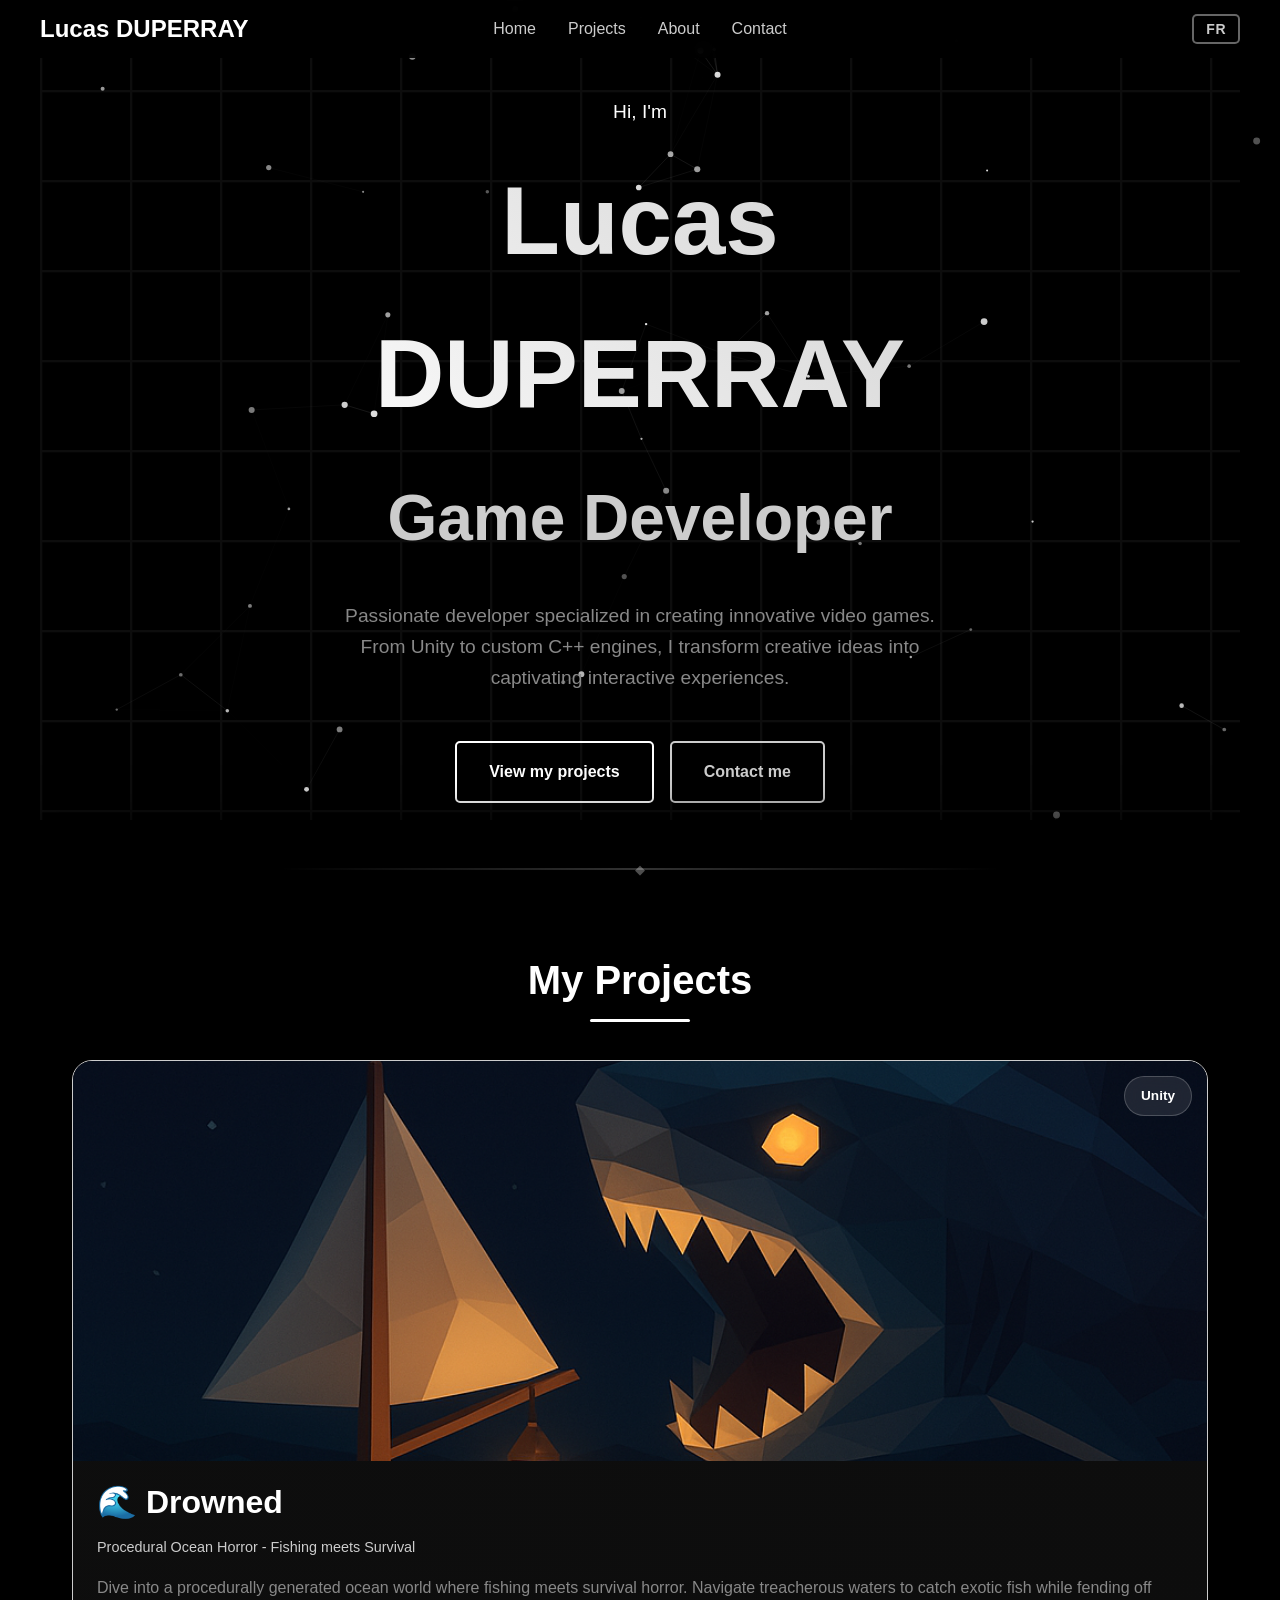
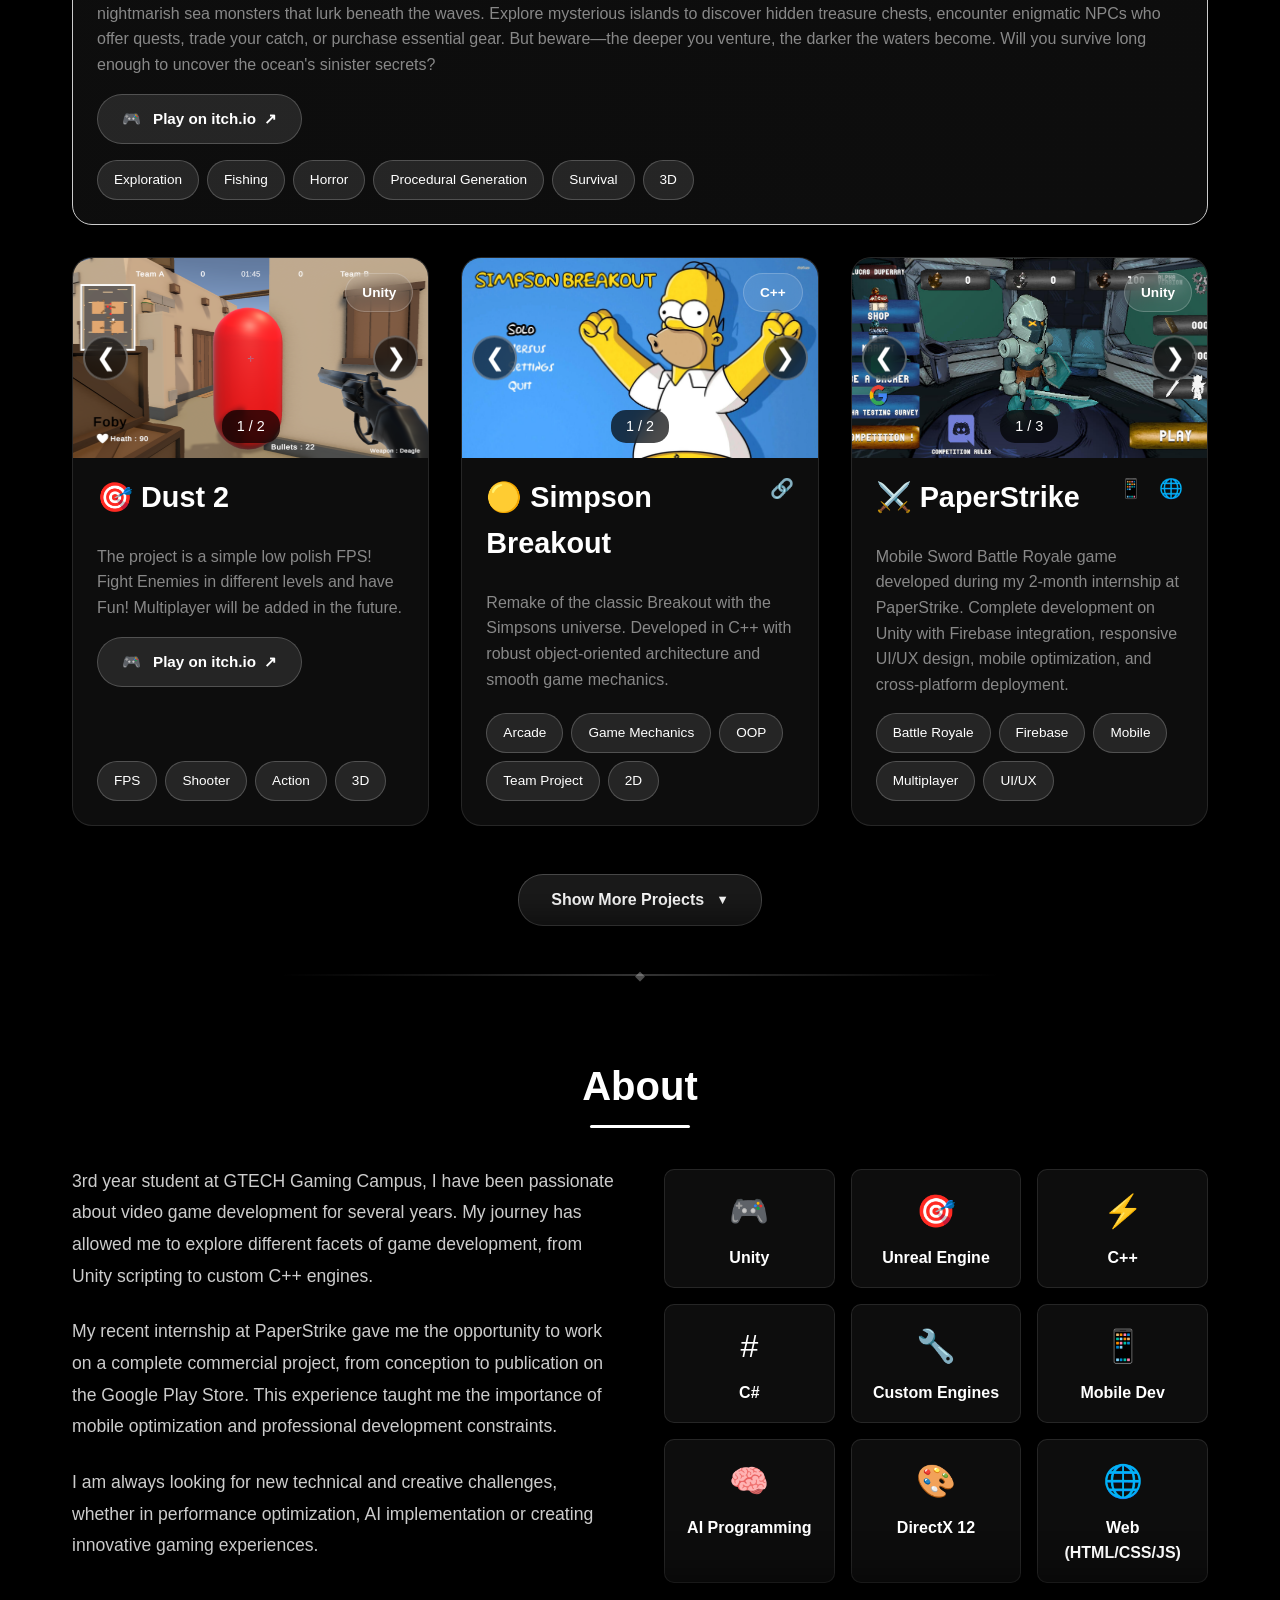
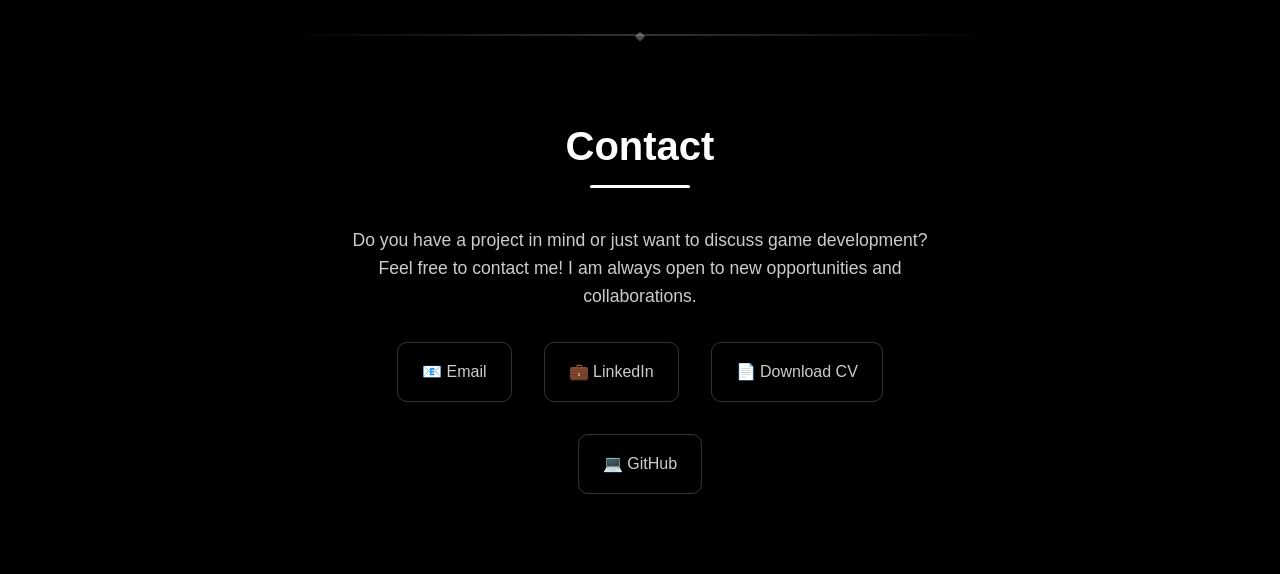
==== commit 3d23c182: "small fix" ====
--- a/index.html
+++ b/index.html
@@ -404,8 +404,8 @@
         <h2 class="section-title" data-en="About" data-fr="À Propos">About</h2>
         <div class="about-content">
             <div class="about-text">
-                <p data-en="2nd year student at GTECH Gaming Campus, I have been passionate about video game development for several years. My journey has allowed me to explore different facets of game development, from Unity scripting to custom C++ engines." data-fr="Étudiant en 2ème année à GTECH Gaming Campus, je suis passionné par le développement de jeux vidéo depuis plusieurs années. Mon parcours m'a permis d'explorer différentes facettes du game development, du scripting Unity aux moteurs custom en C++.">
-                    2nd year student at GTECH Gaming Campus, I have been passionate about video game development 
+                <p data-en="3rd year student at GTECH Gaming Campus, I have been passionate about video game development for several years. My journey has allowed me to explore different facets of game development, from Unity scripting to custom C++ engines." data-fr="Étudiant en 3ème année à GTECH Gaming Campus, je suis passionné par le développement de jeux vidéo depuis plusieurs années. Mon parcours m'a permis d'explorer différentes facettes du game development, du scripting Unity aux moteurs custom en C++.">
+                    3rd year student at GTECH Gaming Campus, I have been passionate about video game development 
                     for several years. My journey has allowed me to explore different facets of game development, 
                     from Unity scripting to custom C++ engines.
                 </p>
@@ -423,6 +423,10 @@
                 <div class="skill-item">
                     <div class="skill-icon">🎮</div>
                     <h4>Unity</h4>
+                </div>
+                <div class="skill-item">
+                    <div class="skill-icon">🎯</div>
+                    <h4>Unreal Engine</h4>
                 </div>
                 <div class="skill-item">
                     <div class="skill-icon">⚡</div>
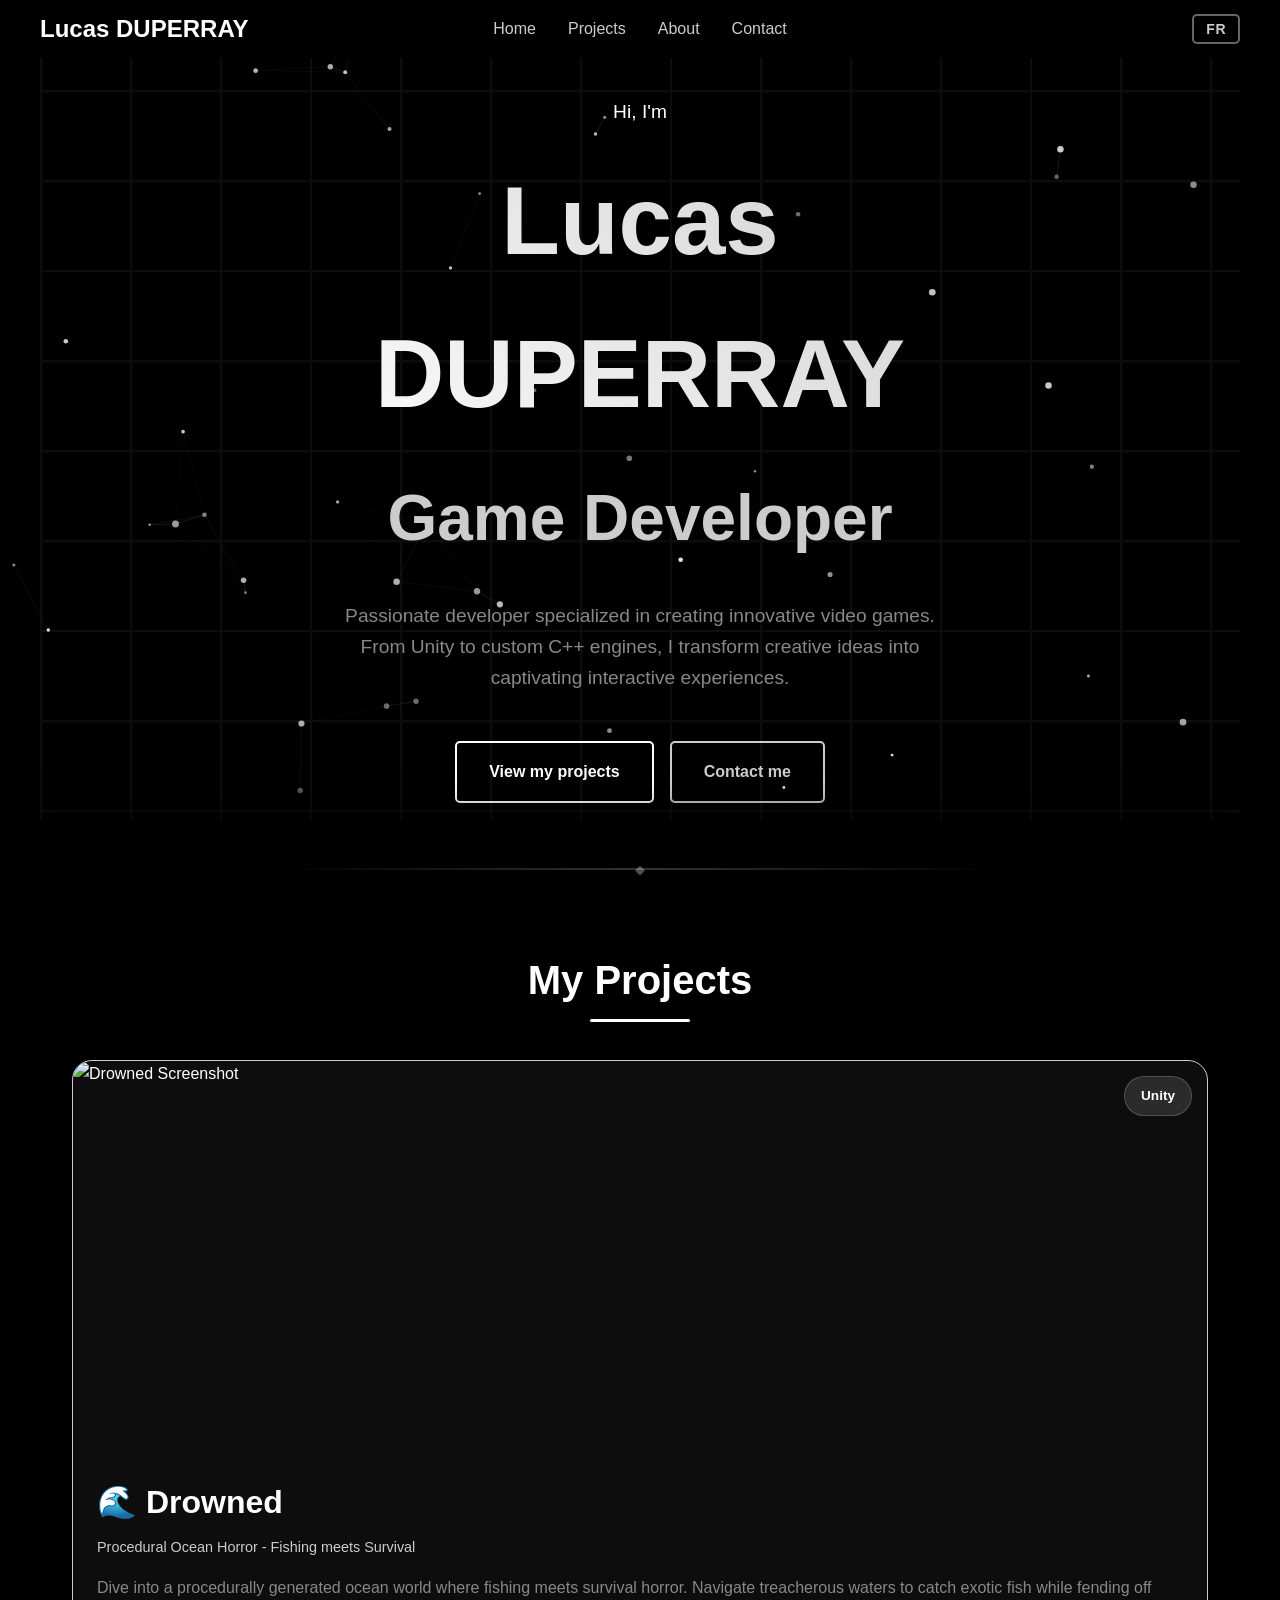
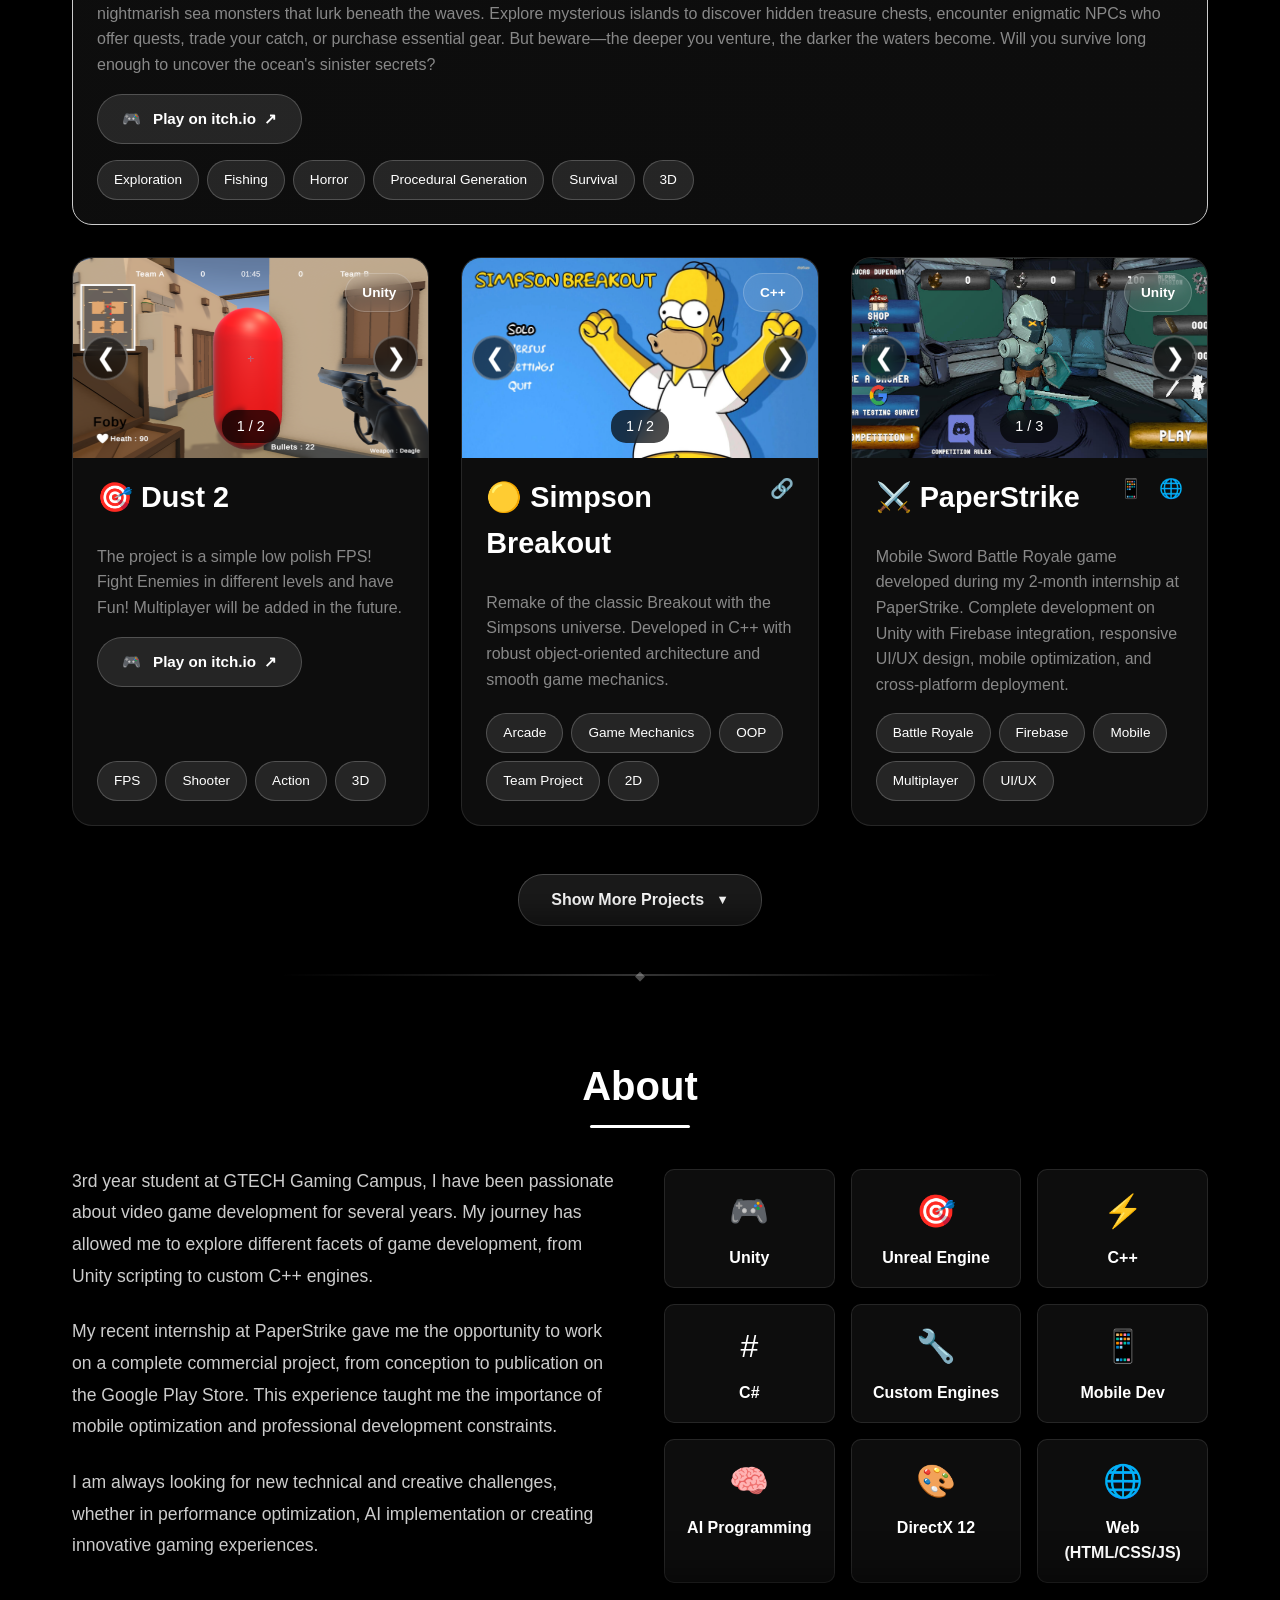
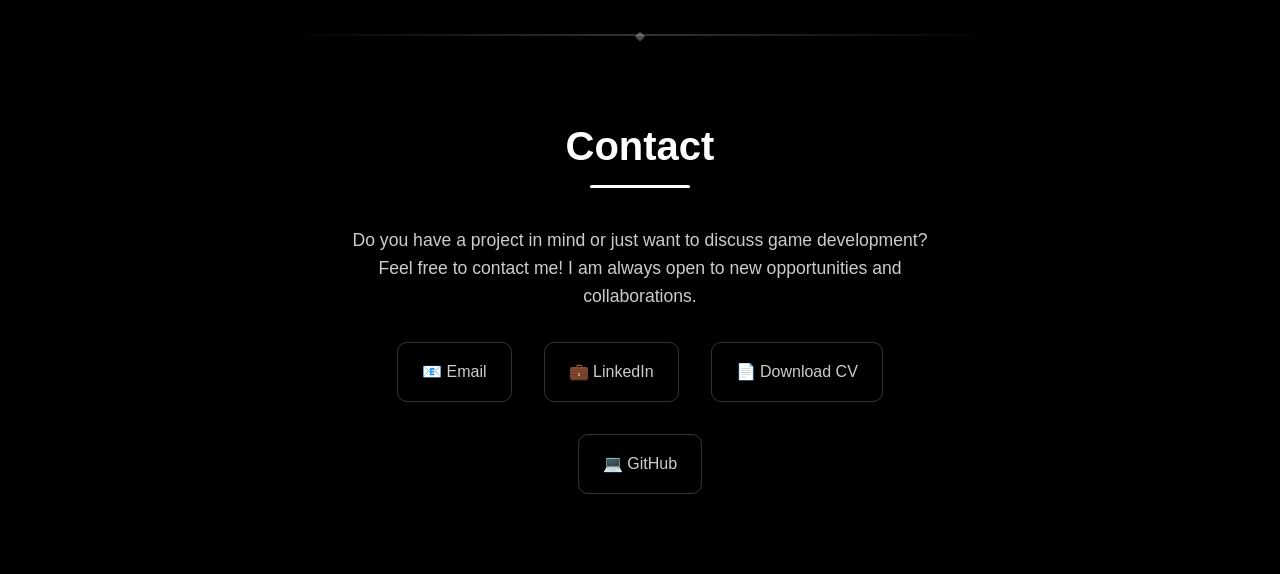
==== commit cdabe1ea: "[ADD] Gif" ====
--- a/index.html
+++ b/index.html
@@ -95,7 +95,7 @@
                 <div class="project-image-container">
                     <span class="engine-tag">Unity</span>
                     <img class="project-main-image-featured" id="drowned-image" 
-                         src="resources/logoDrowned.png" 
+                         src="resources/drowned.gif" 
                          alt="Drowned Screenshot">
                 </div>
 
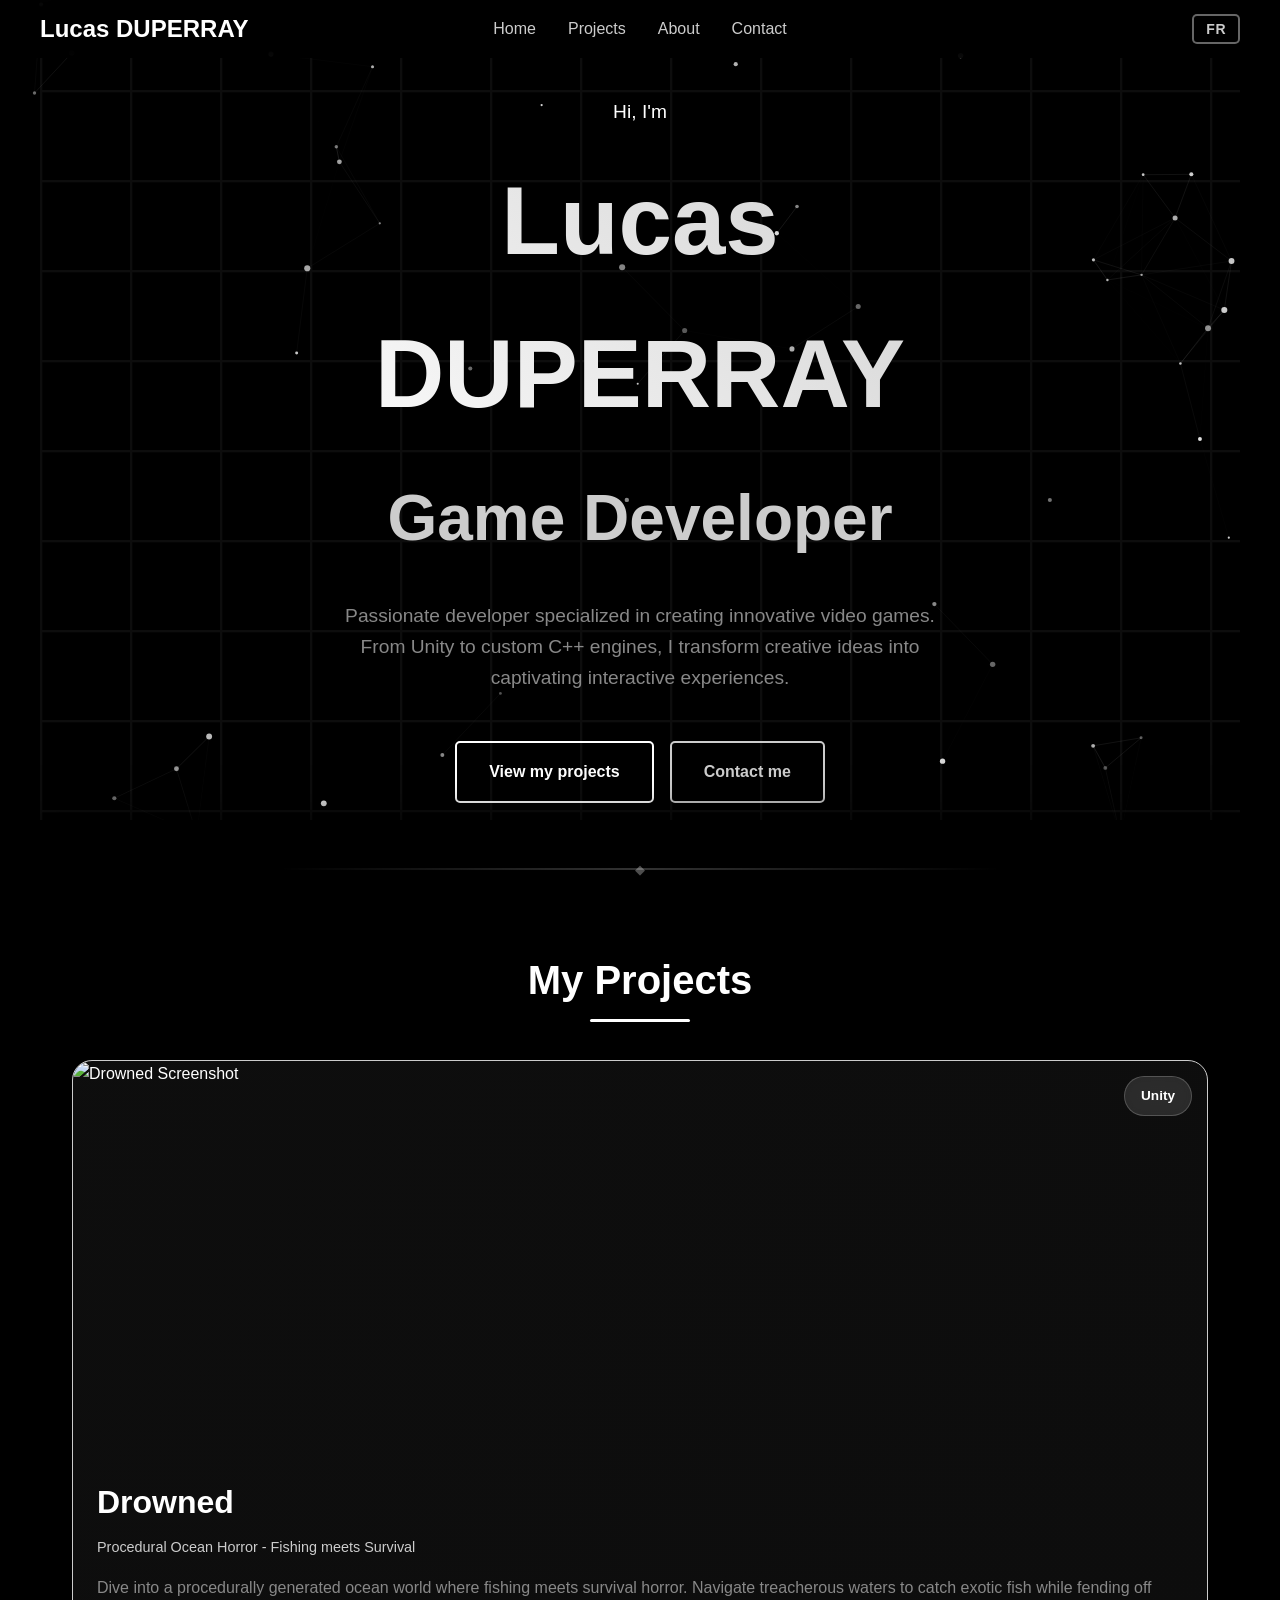
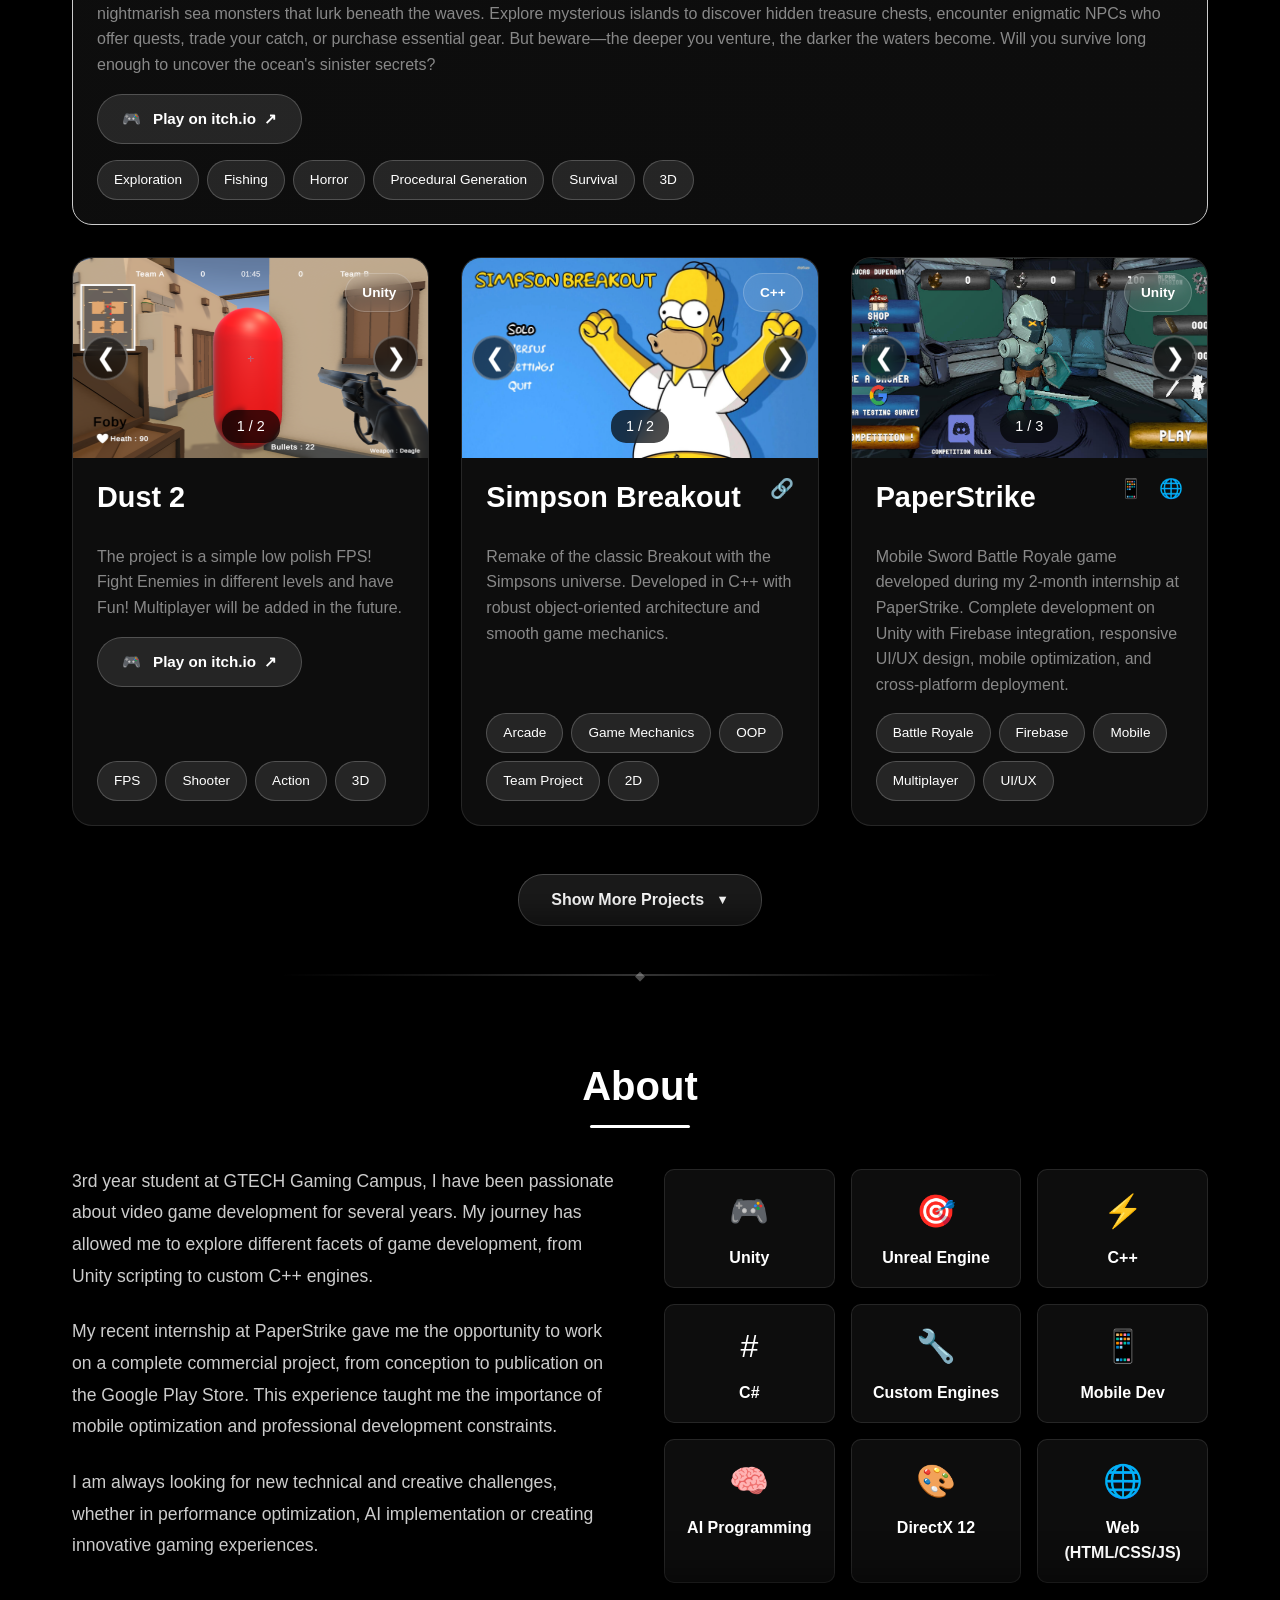
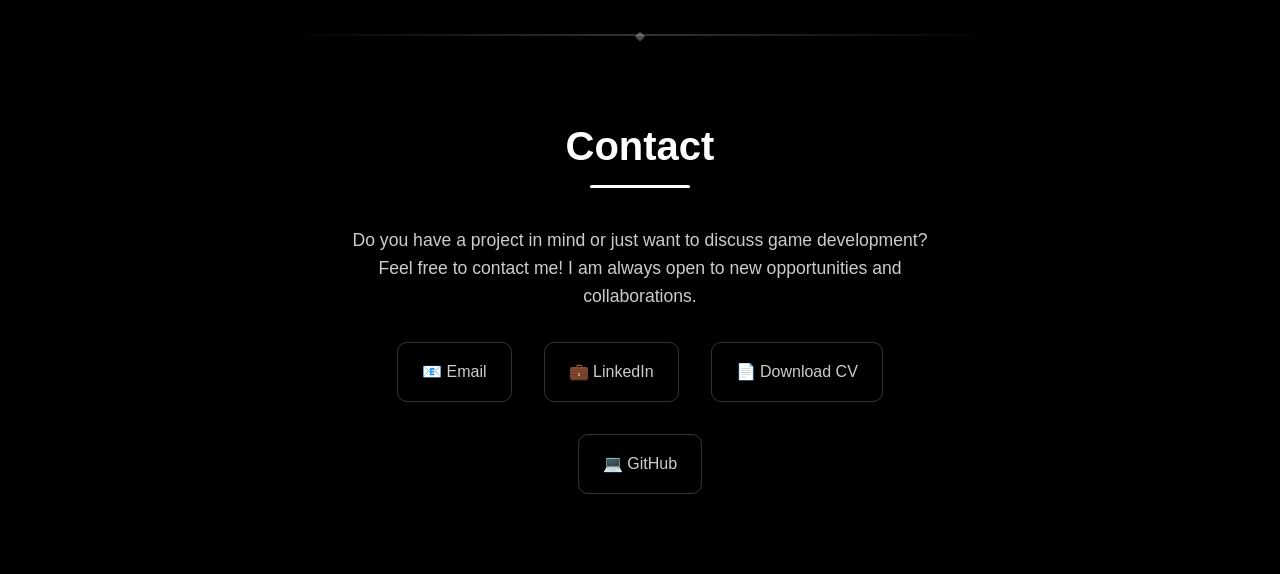
==== commit 06dc8dc8: "remove emojis" ====
--- a/index.html
+++ b/index.html
@@ -86,7 +86,7 @@
             <div class="project-card project-featured">
                 <div class="project-header">
                     <div>
-                        <h3 class="project-title">🌊 Drowned</h3>
+                        <h3 class="project-title">Drowned</h3>
                         <p style="color: var(--text-secondary); font-size: 0.9rem; margin-top: 0.5rem;" data-en="Procedural Ocean Horror - Fishing meets Survival" data-fr="Horreur Océanique Procédurale - La Pêche rencontre la Survie">Procedural Ocean Horror - Fishing meets Survival</p>
                     </div>
                 </div>
@@ -133,7 +133,7 @@
 
                 <div class="project-header">
                     <div>
-                        <h3 class="project-title">🎯 Dust 2</h3>
+                        <h3 class="project-title">Dust 2</h3>
                     </div>
                     <div class="project-links">
                         <!-- Links will be added -->
@@ -174,7 +174,7 @@
 
                 <div class="project-header">
                     <div>
-                        <h3 class="project-title">🟡 Simpson Breakout</h3>
+                        <h3 class="project-title">Simpson Breakout</h3>
                     </div>
                     <div class="project-links">
                         <a href="https://github.com/Quest-Education-Group/lyo-t2-atari-p2-01" class="project-link" title="GitHub" target="_blank">🔗</a>
@@ -211,7 +211,7 @@
 
                 <div class="project-header">
                     <div>
-                        <h3 class="project-title">⚔️ PaperStrike</h3>
+                        <h3 class="project-title">PaperStrike</h3>
                     </div>
                     <div class="project-links">
                         <a href="https://play.google.com/store/apps/details?id=com.PaperStrike" class="project-link" title="Google Play Store" target="_blank">📱</a>
@@ -248,7 +248,7 @@
 
                 <div class="project-header">
                     <div>
-                        <h3 class="project-title">🎵 Beat'n Hit</h3>
+                        <h3 class="project-title">Beat'n Hit</h3>
                     </div>
                 </div>
 
@@ -281,7 +281,7 @@
 
                 <div class="project-header">
                     <div>
-                        <h3 class="project-title">🌱 Aniseeds</h3>
+                        <h3 class="project-title">Aniseeds</h3>
                     </div>
                 </div>
 
@@ -315,7 +315,7 @@
 
                 <div class="project-header">
                     <div>
-                        <h3 class="project-title">⚡ DirectX12 Rendering Engine</h3>
+                        <h3 class="project-title">DirectX12 Rendering Engine</h3>
                     </div>
                     <div class="project-links">
                         <a href="#" class="project-link" title="Private (School)">🔒</a>
@@ -348,7 +348,7 @@
 
                 <div class="project-header">
                     <div>
-                        <h3 class="project-title">🤖 AI Rugby Match</h3>
+                        <h3 class="project-title">AI Rugby Match</h3>
                     </div>
                     <div class="project-links">
                         <a href="https://github.com/Quest-Education-Group/lyo-t2-atari-p3-10" class="project-link" title="GitHub" target="_blank">🔗</a>
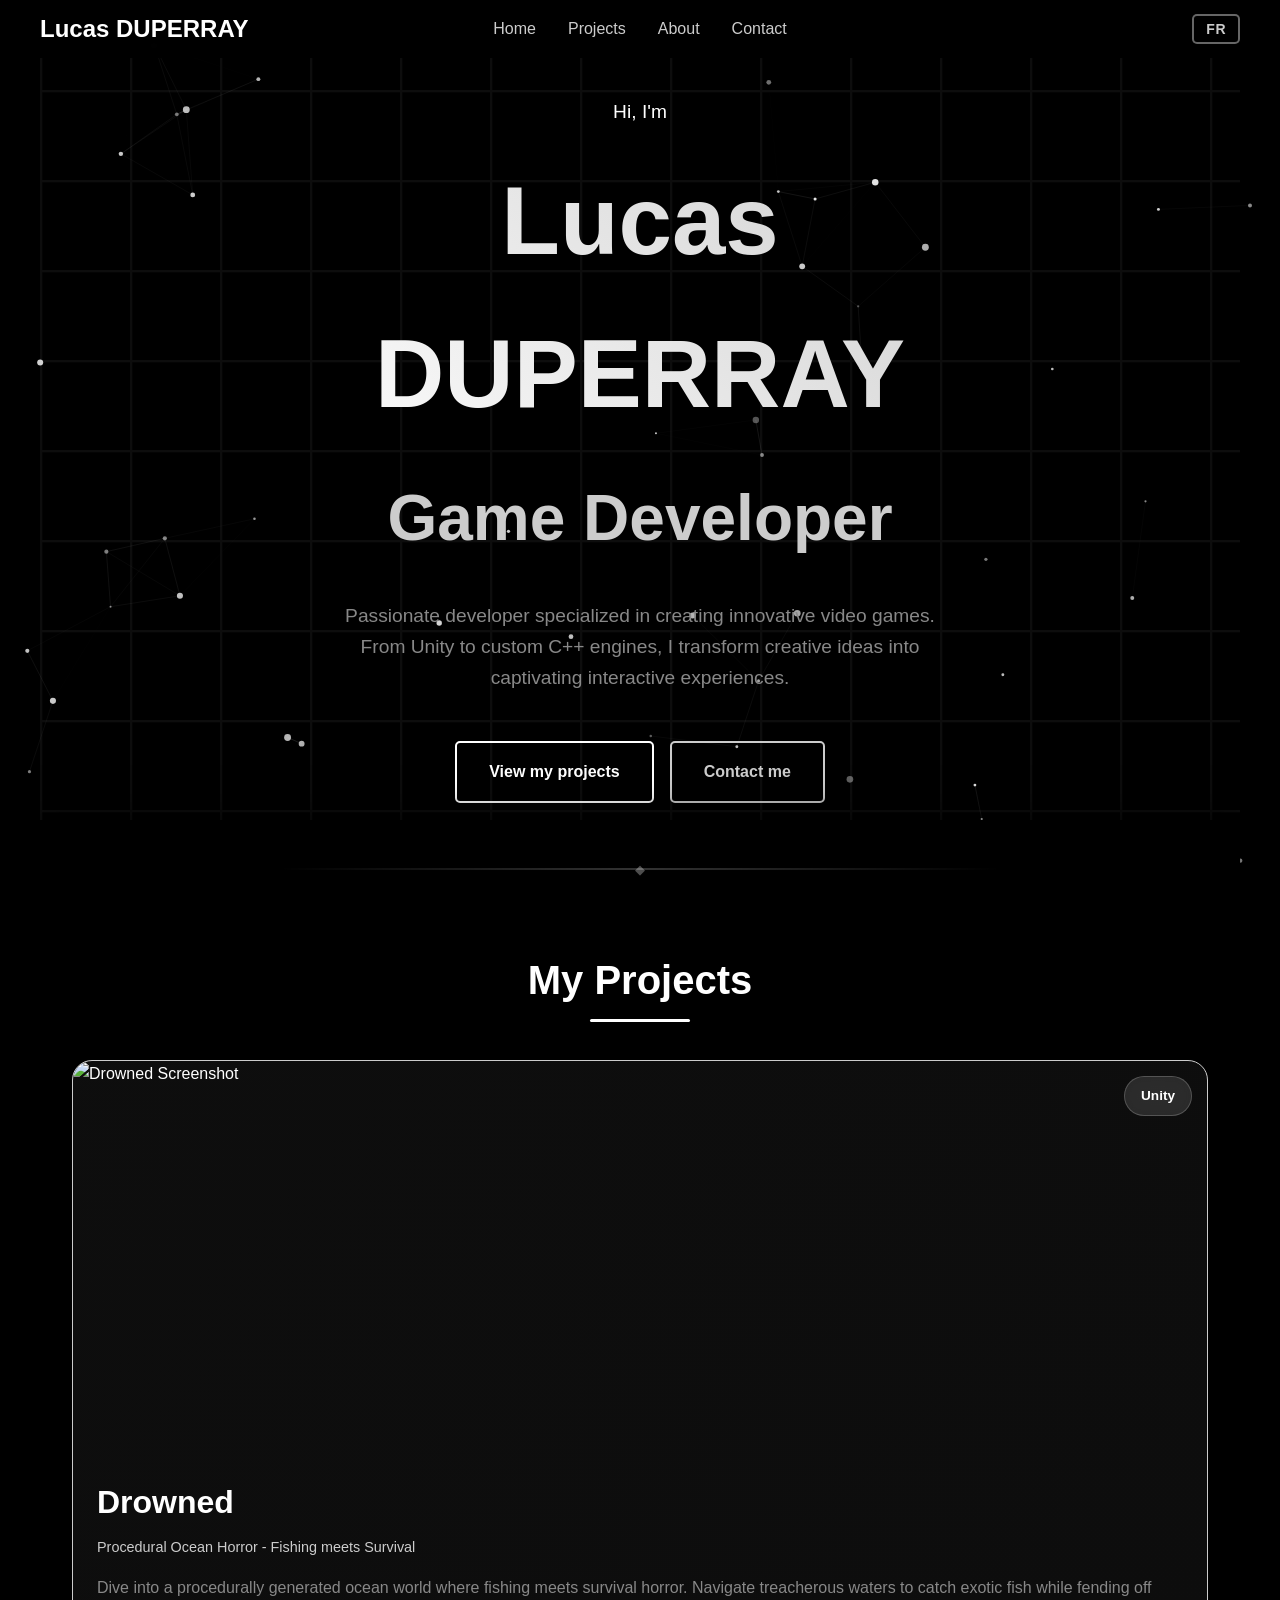
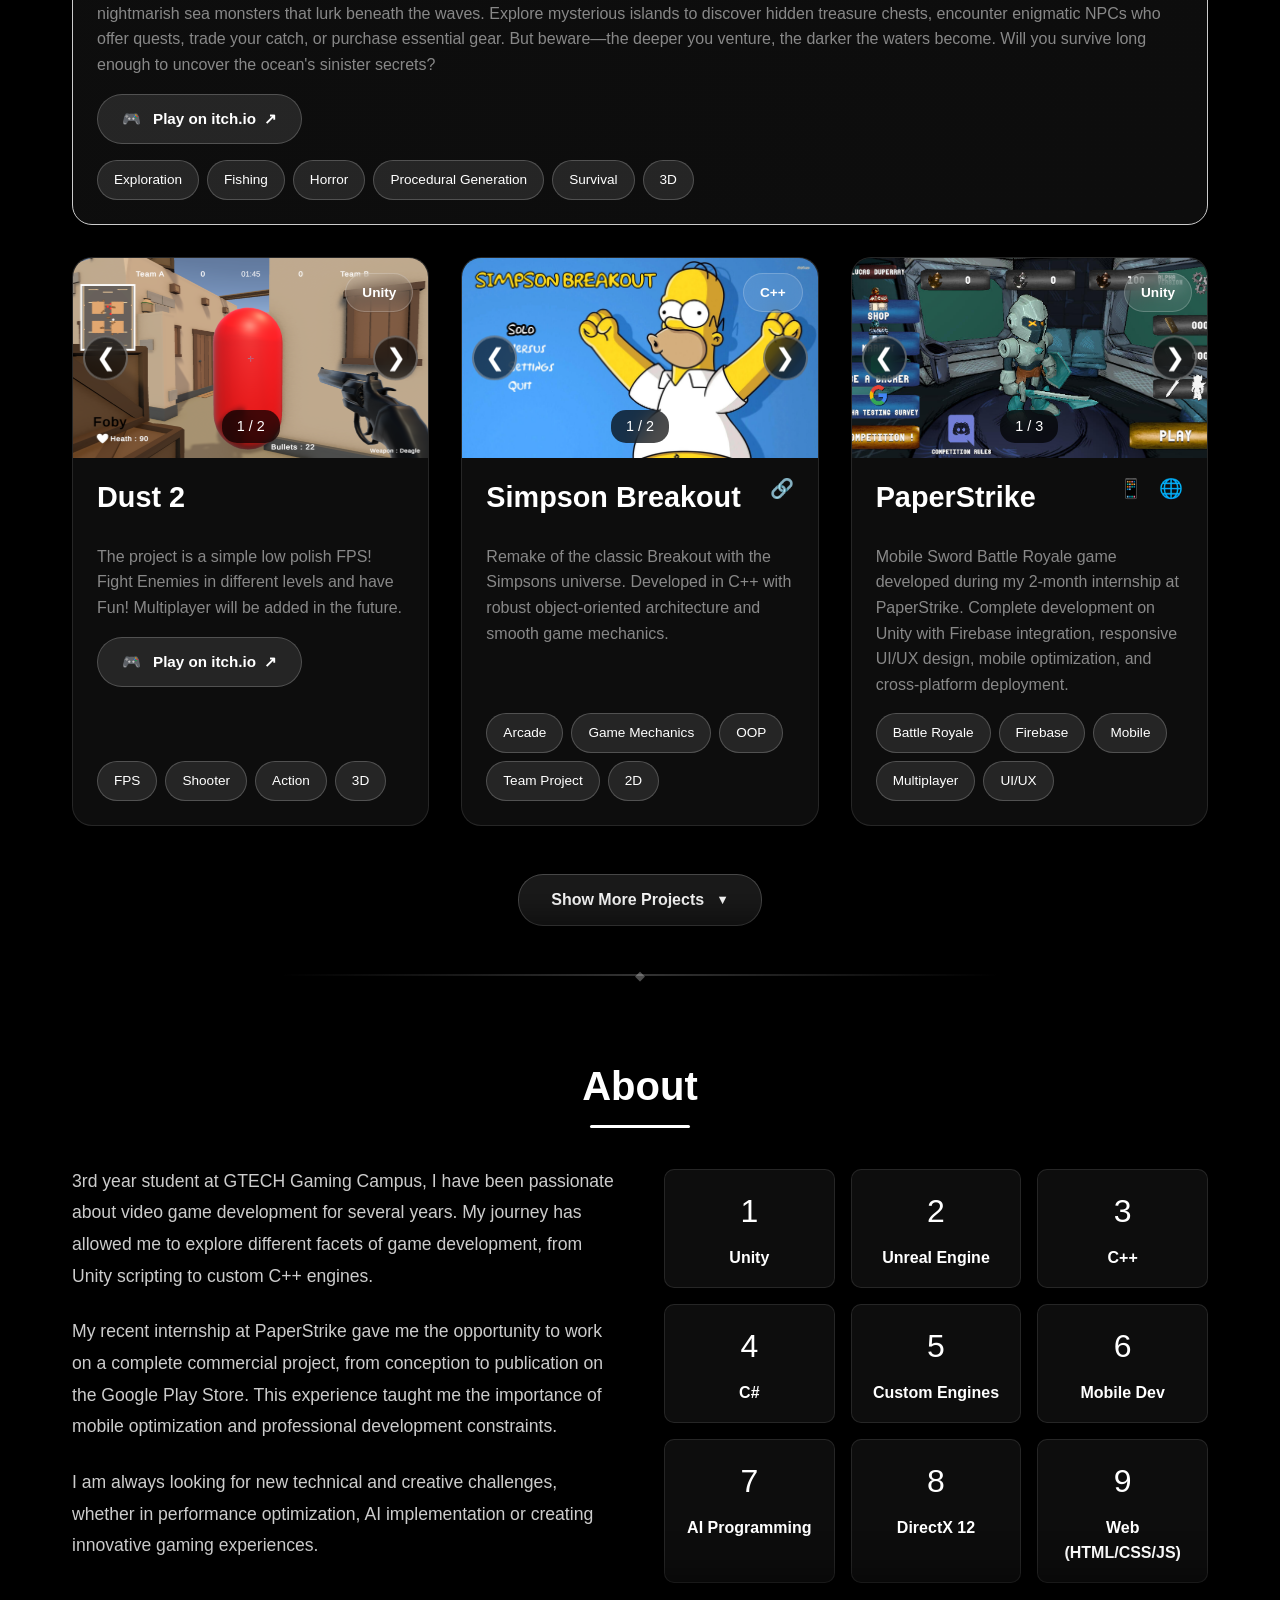
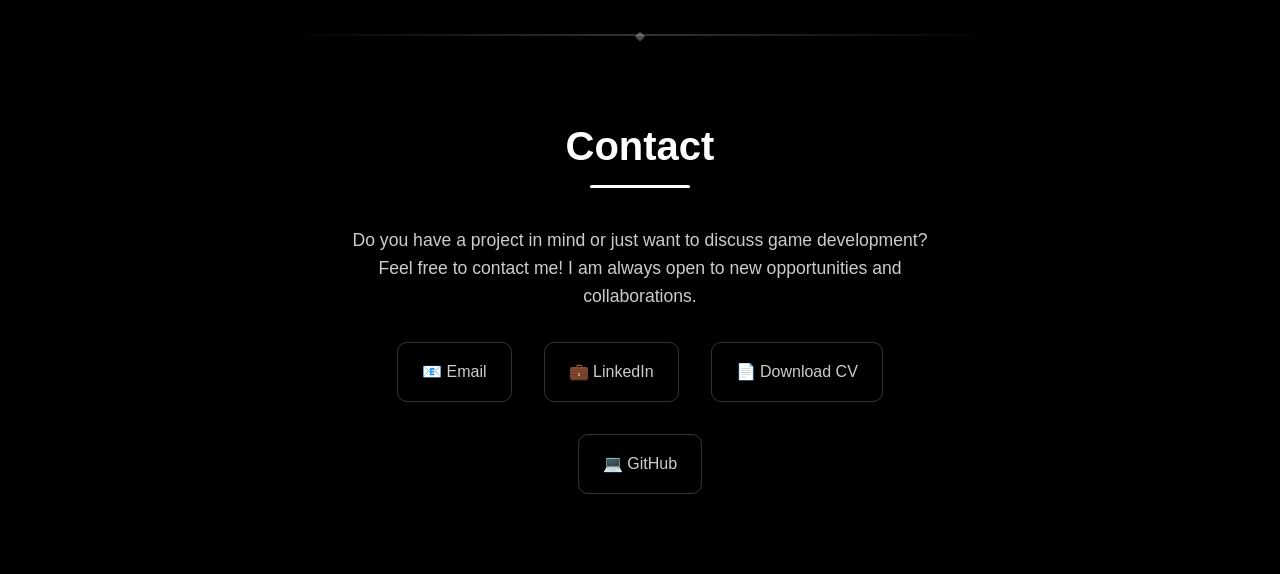
==== commit 3a2ee7a9: "add blackjack mafia" ====
--- a/index.html
+++ b/index.html
@@ -268,38 +268,34 @@
                 </div>
             </div>
 
-            <!-- Aniseeds -->
+            <!-- Blackjack Mafia -->
             <div class="project-card project-hidden">
                 <!-- Single Project Image -->
                 <div class="project-image-container single">
                     <span class="engine-tag">Unity</span>
                     <img class="project-main-image" 
-                         src="resources/aniseed.jpg" 
-                         alt="Aniseeds Screenshot"
-                         onclick="openImageModal('resources/aniseed.jpg')">
-                </div>
-
-                <div class="project-header">
-                    <div>
-                        <h3 class="project-title">Aniseeds</h3>
-                    </div>
-                </div>
-
-                <p class="project-description" data-en="Original farming game where you plant... animals! A unique concept developed in C# on Unity with innovative game mechanics and distinctive artistic style." data-fr="Jeu de farming original où vous plantez... des animaux ! Un concept unique développé en C# sur Unity avec des mécaniques de jeu innovantes et un style artistique distinctif.">
-                    Original farming game where you plant... animals! A unique concept developed 
-                    in C# on Unity with innovative game mechanics and distinctive artistic style.
-                </p>
-
-                <div class="project-actions">
-                    <a href="https://strickster.itch.io/aniseeds" class="project-btn" target="_blank">
-                        <span data-en="Play on itch.io" data-fr="Jouer sur itch.io">Play on itch.io</span> ↗
-                    </a>
-                </div>
-
-                <div class="project-tech">
-                    <span class="tech-tag">Farming</span>
-                    <span class="tech-tag">Game Design</span>
-                    <span class="tech-tag">Creative Concept</span>
+                         src="resources/blackjack.png" 
+                         alt="Blackjack Mafia Screenshot"
+                         onclick="openImageModal('resources/blackjack.png')">
+                </div>
+
+                <div class="project-header">
+                    <div>
+                        <h3 class="project-title">Blackjack Mafia</h3>
+                    </div>
+                    <div class="project-links">
+                        <a href="https://github.com/Quest-Education-Group/lyo-3g-gamegear-s1p7-08" class="project-link" title="GitHub" target="_blank">🔗</a>
+                    </div>
+                </div>
+
+                <p class="project-description" data-en="Blackjack Mafia is a blackjack game with a quota-based progression system. The player must win enough money to pay increasingly higher quotas while managing their resources (money and tickets) to purchase power-ups from the shop." data-fr="Blackjack Mafia est un jeu de blackjack avec un système de progression basé sur des quotas. Le joueur doit gagner assez d'argent pour payer des quotas de plus en plus élevés tout en gérant ses ressources (argent et tickets) pour acheter des power-ups dans la boutique.">
+                    Blackjack Mafia is a blackjack game with a quota-based progression system. The player must win enough money to pay increasingly higher quotas while managing their resources (money and tickets) to purchase power-ups from the shop.
+                </p>
+
+                <div class="project-tech">
+                    <span class="tech-tag">Card Game</span>
+                    <span class="tech-tag">Casino</span>
+                    <span class="tech-tag">Strategy</span>
                     <span class="tech-tag">2D</span>
                 </div>
             </div>
@@ -421,39 +417,39 @@
             </div>
             <div class="skills-grid">
                 <div class="skill-item">
-                    <div class="skill-icon">🎮</div>
+                    <div class="skill-icon">1</div>
                     <h4>Unity</h4>
                 </div>
                 <div class="skill-item">
-                    <div class="skill-icon">🎯</div>
+                    <div class="skill-icon">2</div>
                     <h4>Unreal Engine</h4>
                 </div>
                 <div class="skill-item">
-                    <div class="skill-icon">⚡</div>
+                    <div class="skill-icon">3</div>
                     <h4>C++</h4>
                 </div>
                 <div class="skill-item">
-                    <div class="skill-icon">#</div>
+                    <div class="skill-icon">4</div>
                     <h4>C#</h4>
                 </div>
                 <div class="skill-item">
-                    <div class="skill-icon">🔧</div>
+                    <div class="skill-icon">5</div>
                     <h4>Custom Engines</h4>
                 </div>
                 <div class="skill-item">
-                    <div class="skill-icon">📱</div>
+                    <div class="skill-icon">6</div>
                     <h4>Mobile Dev</h4>
                 </div>
                 <div class="skill-item">
-                    <div class="skill-icon">🧠</div>
+                    <div class="skill-icon">7</div>
                     <h4>AI Programming</h4>
                 </div>
                 <div class="skill-item">
-                    <div class="skill-icon">🎨</div>
+                    <div class="skill-icon">8</div>
                     <h4>DirectX 12</h4>
                 </div>
                 <div class="skill-item">
-                    <div class="skill-icon">🌐</div>
+                    <div class="skill-icon">9</div>
                     <h4>Web (HTML/CSS/JS)</h4>
                 </div>
             </div>
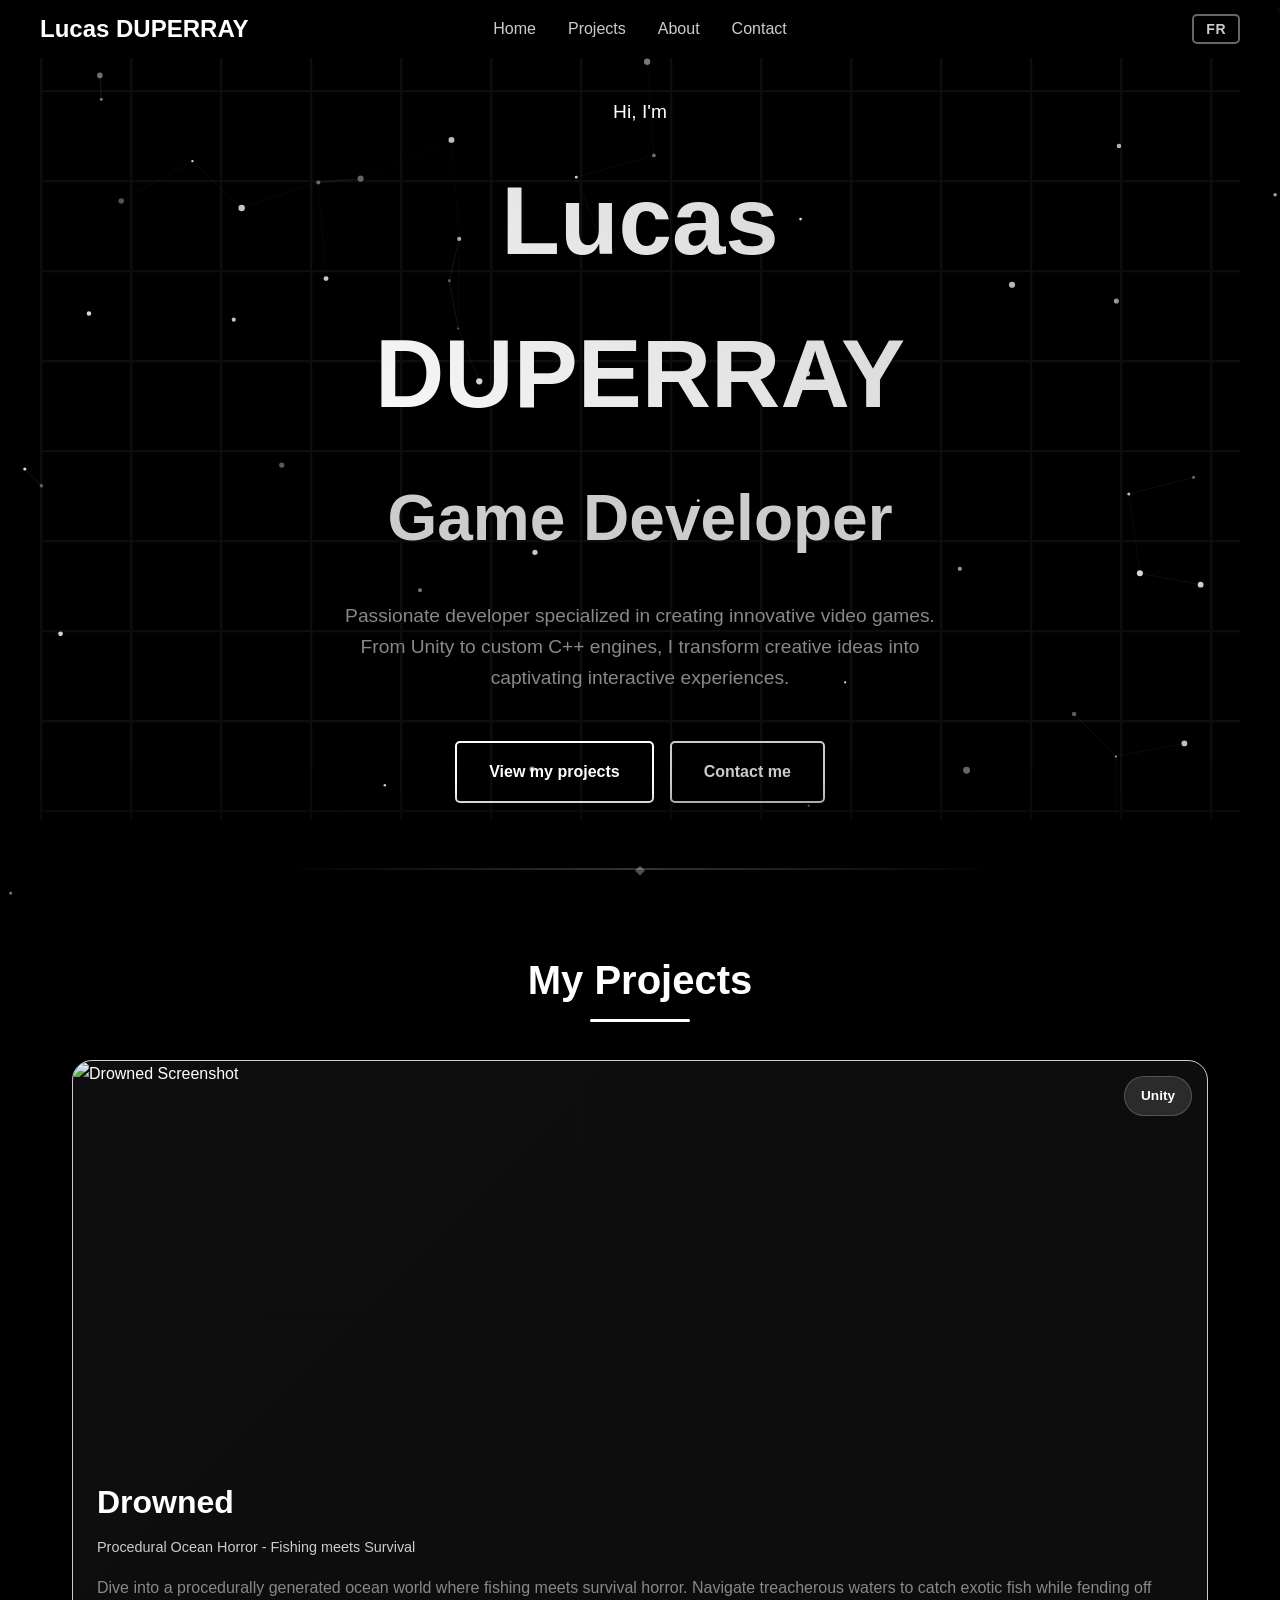
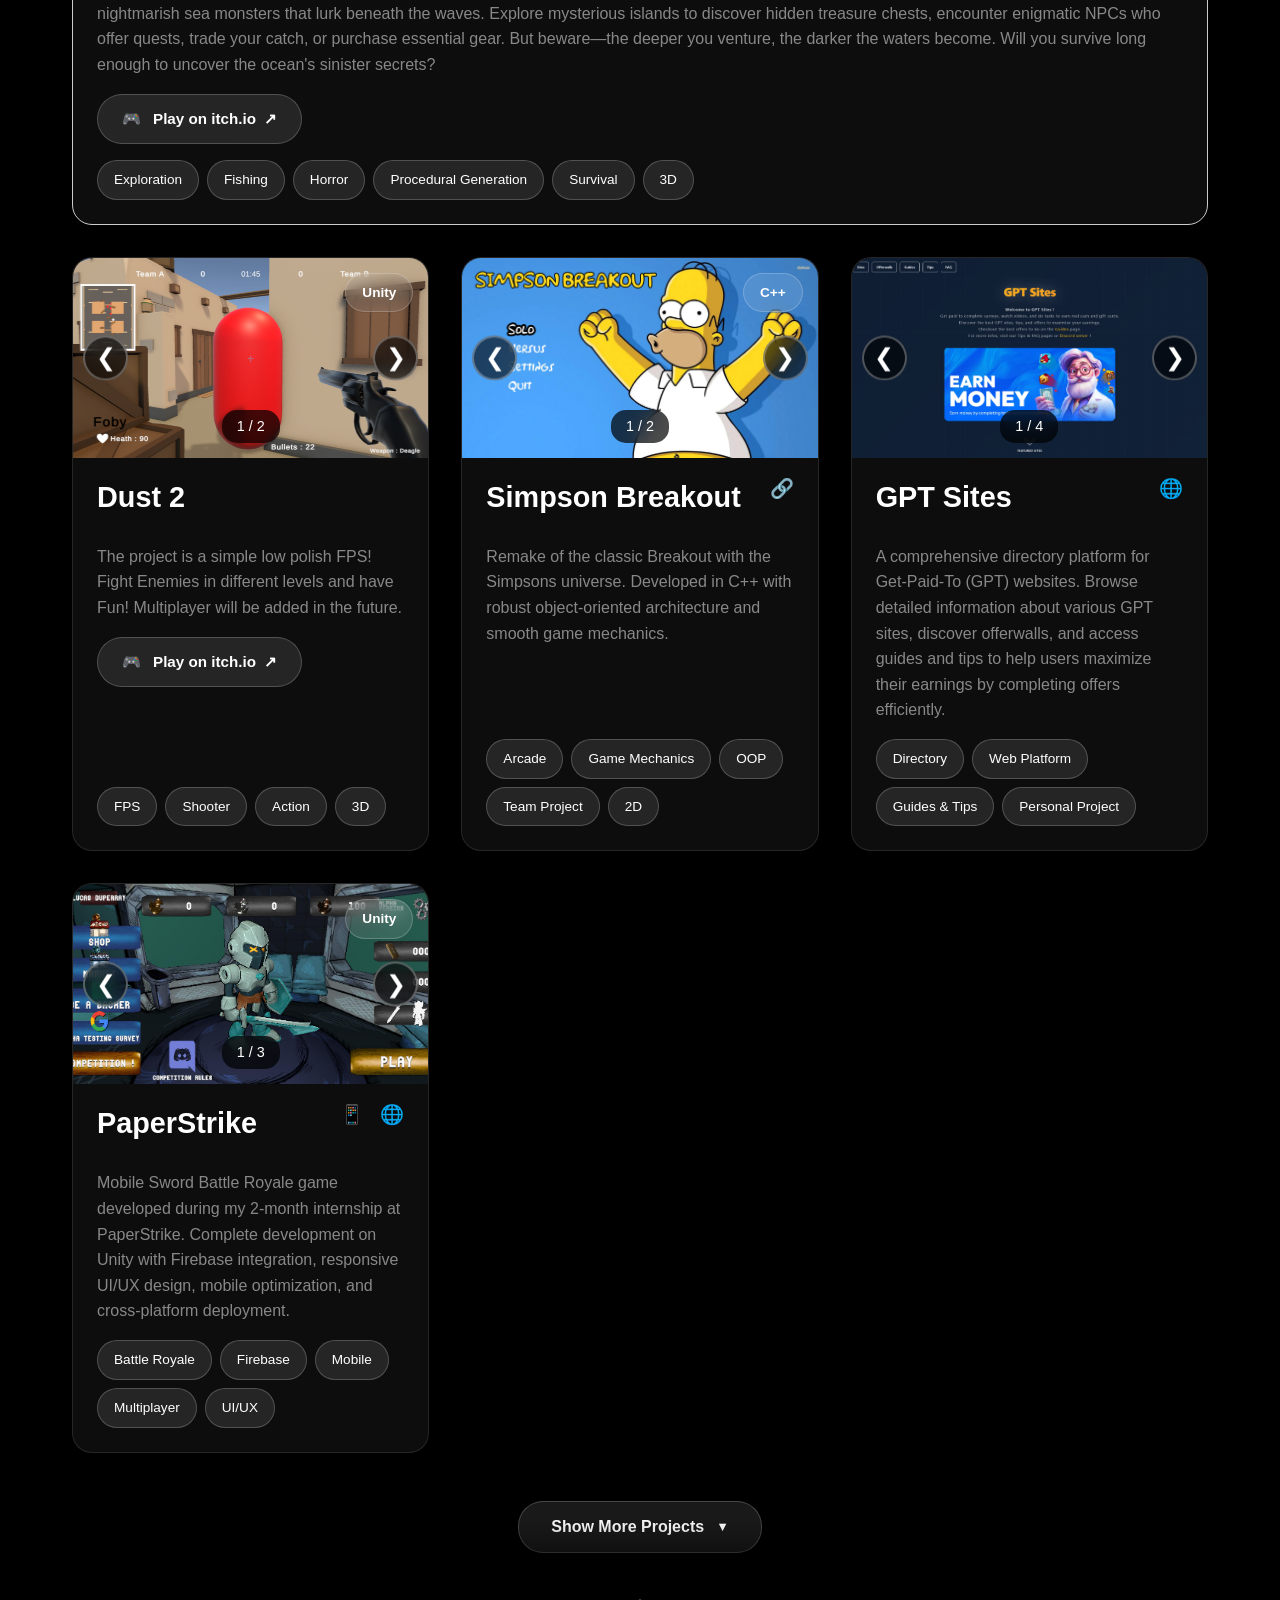
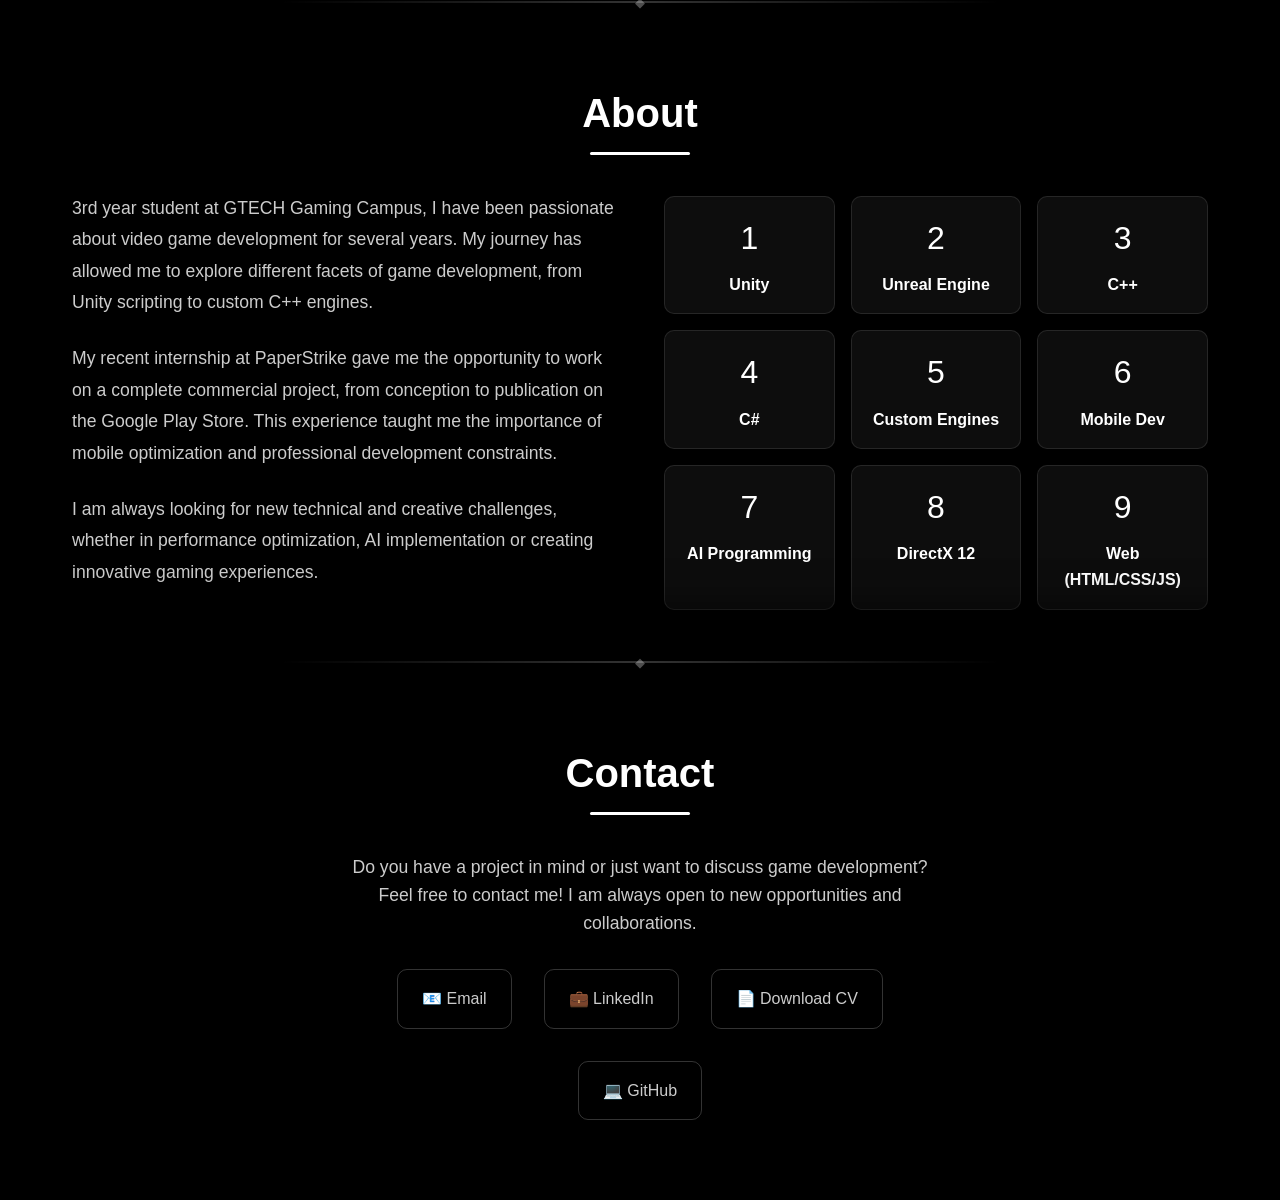
==== commit 594ce738: "[ADD] Project" ====
--- a/index.html
+++ b/index.html
@@ -192,6 +192,40 @@
                     <span class="tech-tag">OOP</span>
                     <span class="tech-tag">Team Project</span>
                     <span class="tech-tag">2D</span>
+                </div>
+            </div>
+
+            <!-- GPT Sites -->
+            <div class="project-card">
+                <!-- Project Image Gallery -->
+                <div class="project-image-container">
+                    <button class="image-nav-btn prev" onclick="changeProjectImage('gptsites', -1, event)">❮</button>
+                    <img class="project-main-image" id="gptsites-image" 
+                         src="resources/gpt1.png" 
+                         alt="GPT Sites Screenshot"
+                         onclick="openImageGallery('gptsites', 0)">
+                    <button class="image-nav-btn next" onclick="changeProjectImage('gptsites', 1, event)">❯</button>
+                    <div class="image-indicator" id="gptsites-indicator">1 / 4</div>
+                </div>
+
+                <div class="project-header">
+                    <div>
+                        <h3 class="project-title">GPT Sites</h3>
+                    </div>
+                    <div class="project-links">
+                        <a href="https://gpt-sites.com" class="project-link" title="Official Website" target="_blank">🌐</a>
+                    </div>
+                </div>
+
+                <p class="project-description" data-en="A comprehensive website for Get-Paid-To (GPT) websites. Browse detailed information about various GPT sites, discover offerwalls, and access guides and tips to help users maximize their earnings by completing offers efficiently." data-fr="Un site web complet pour répertorier les sites Get-Paid-To (GPT). Parcourez des informations détaillées sur divers sites GPT, découvrez les offerwalls et accédez à des guides et conseils pour aider les utilisateurs à maximiser leurs gains en complétant des offres efficacement.">
+                    A comprehensive directory platform for Get-Paid-To (GPT) websites. Browse detailed information about various GPT sites, discover offerwalls, and access guides and tips to help users maximize their earnings by completing offers efficiently.
+                </p>
+
+                <div class="project-tech">
+                    <span class="tech-tag">Directory</span>
+                    <span class="tech-tag">Web Platform</span>
+                    <span class="tech-tag">Guides & Tips</span>
+                    <span class="tech-tag">Personal Project</span>
                 </div>
             </div>
 
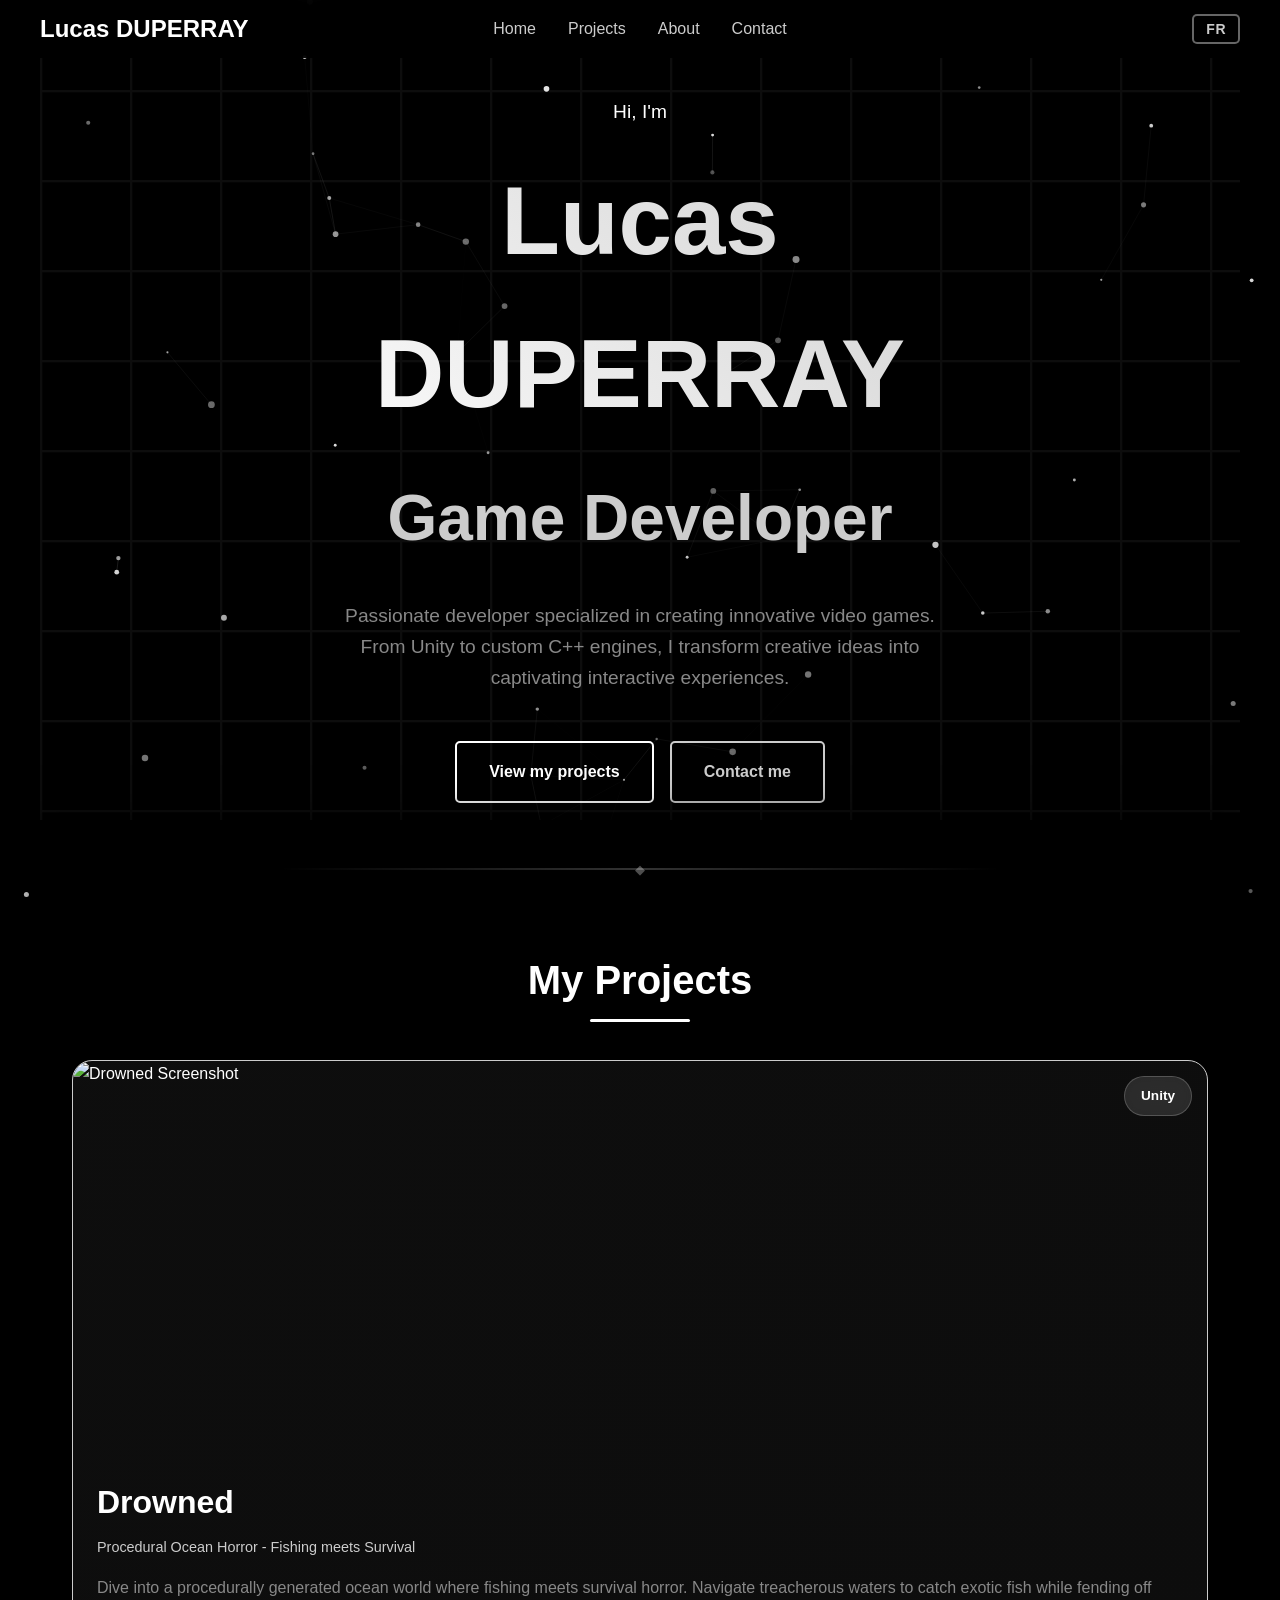
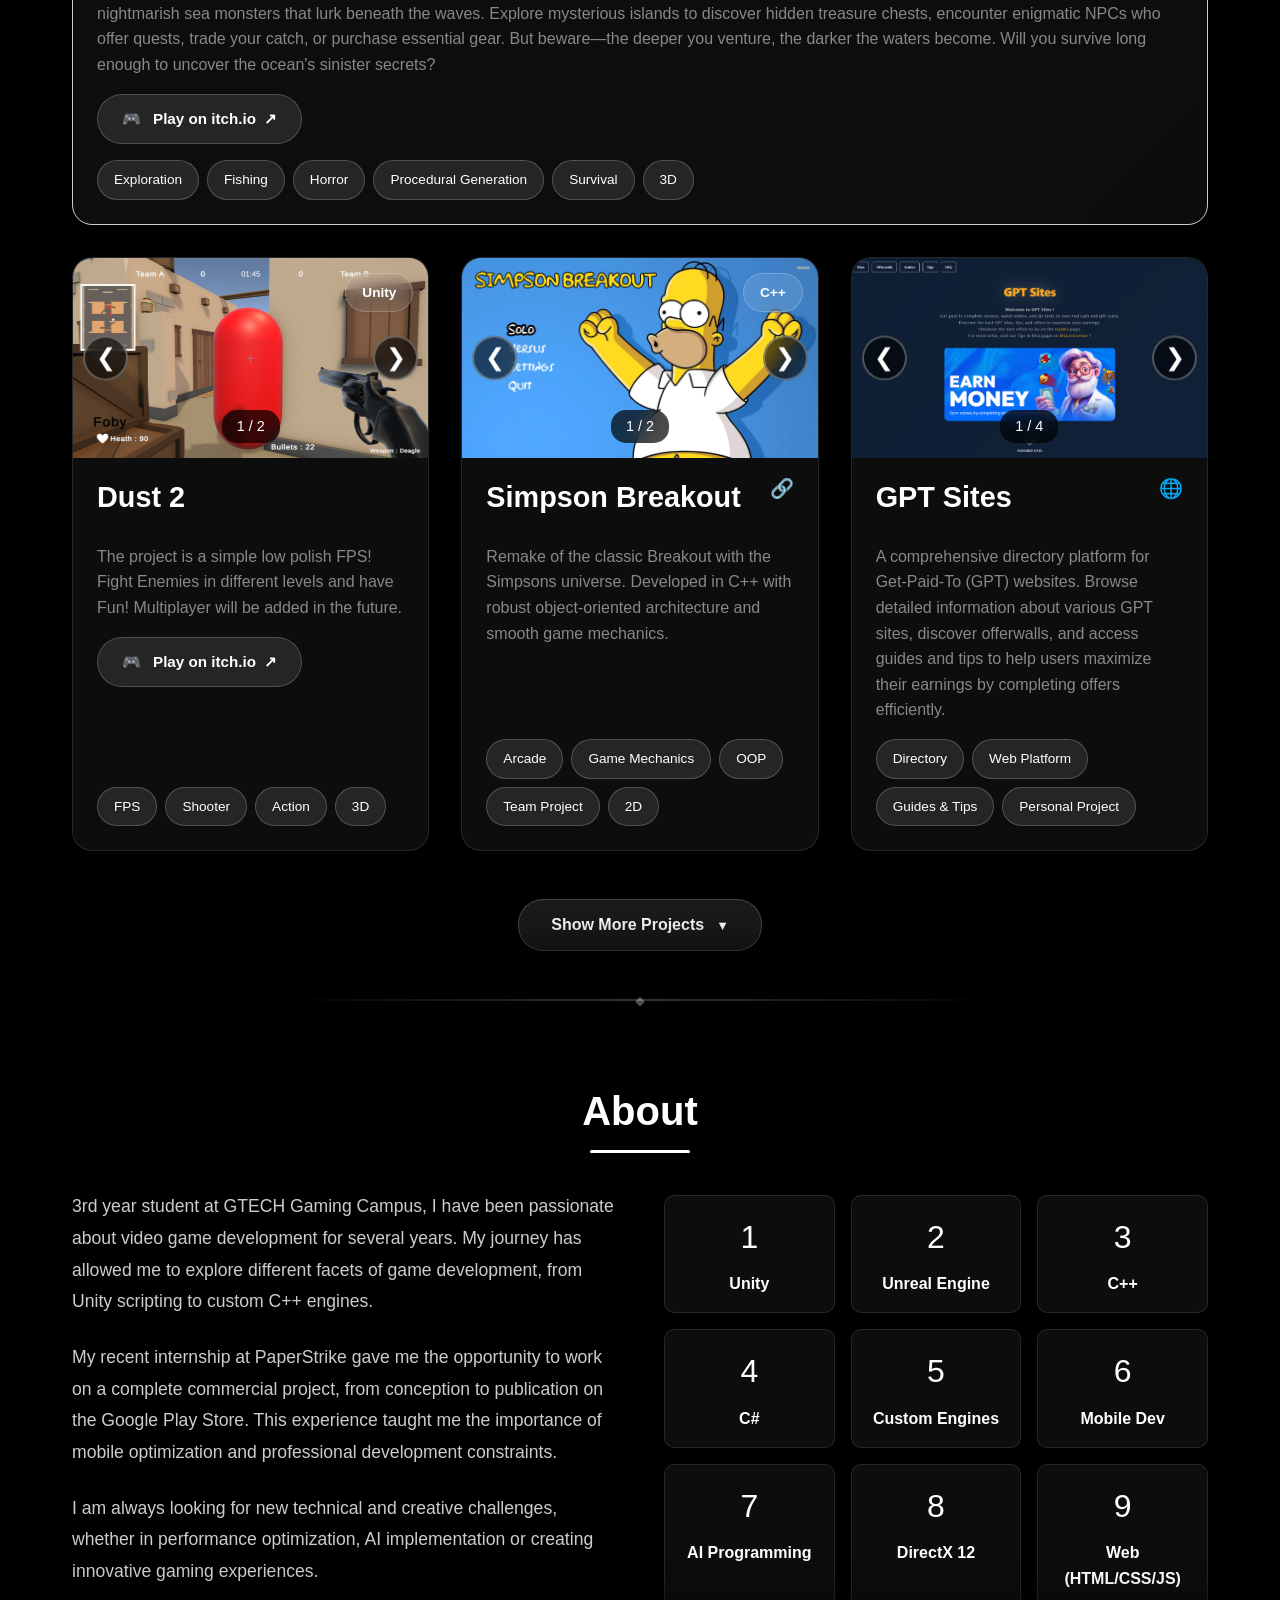
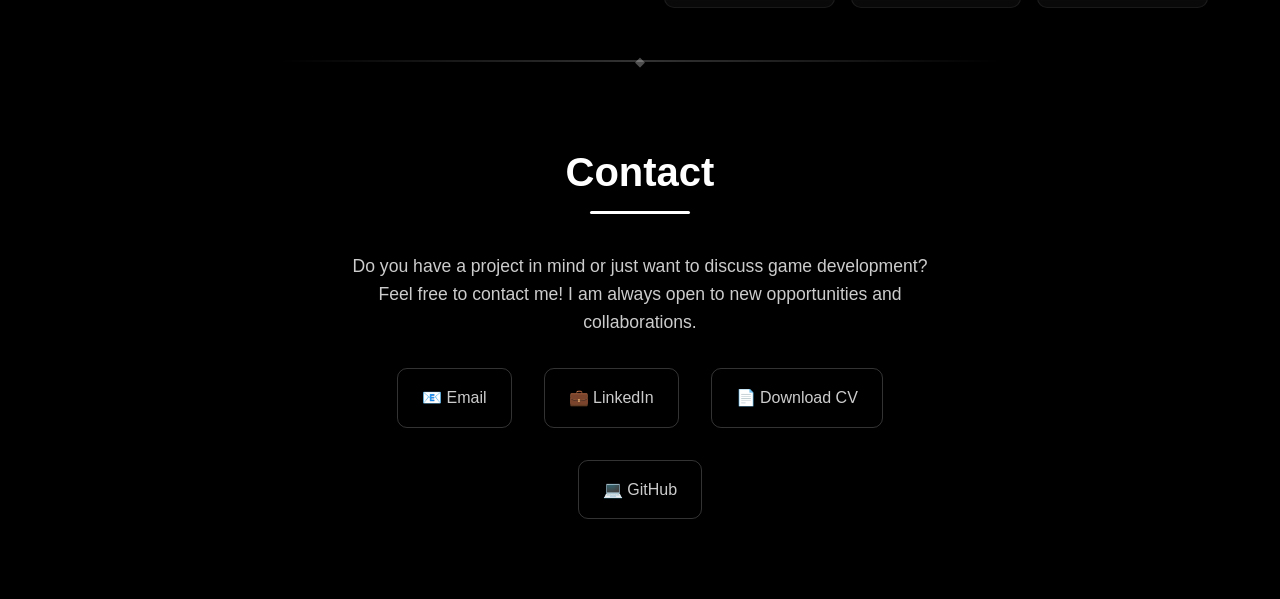
==== commit 9a1f35aa: "a" ====
--- a/index.html
+++ b/index.html
@@ -230,7 +230,7 @@
             </div>
 
             <!-- PaperStrike (Simplified) -->
-            <div class="project-card">
+            <div class="project-card project-hidden">
                 <!-- Project Image Gallery -->
                 <div class="project-image-container">
                     <span class="engine-tag">Unity</span>
